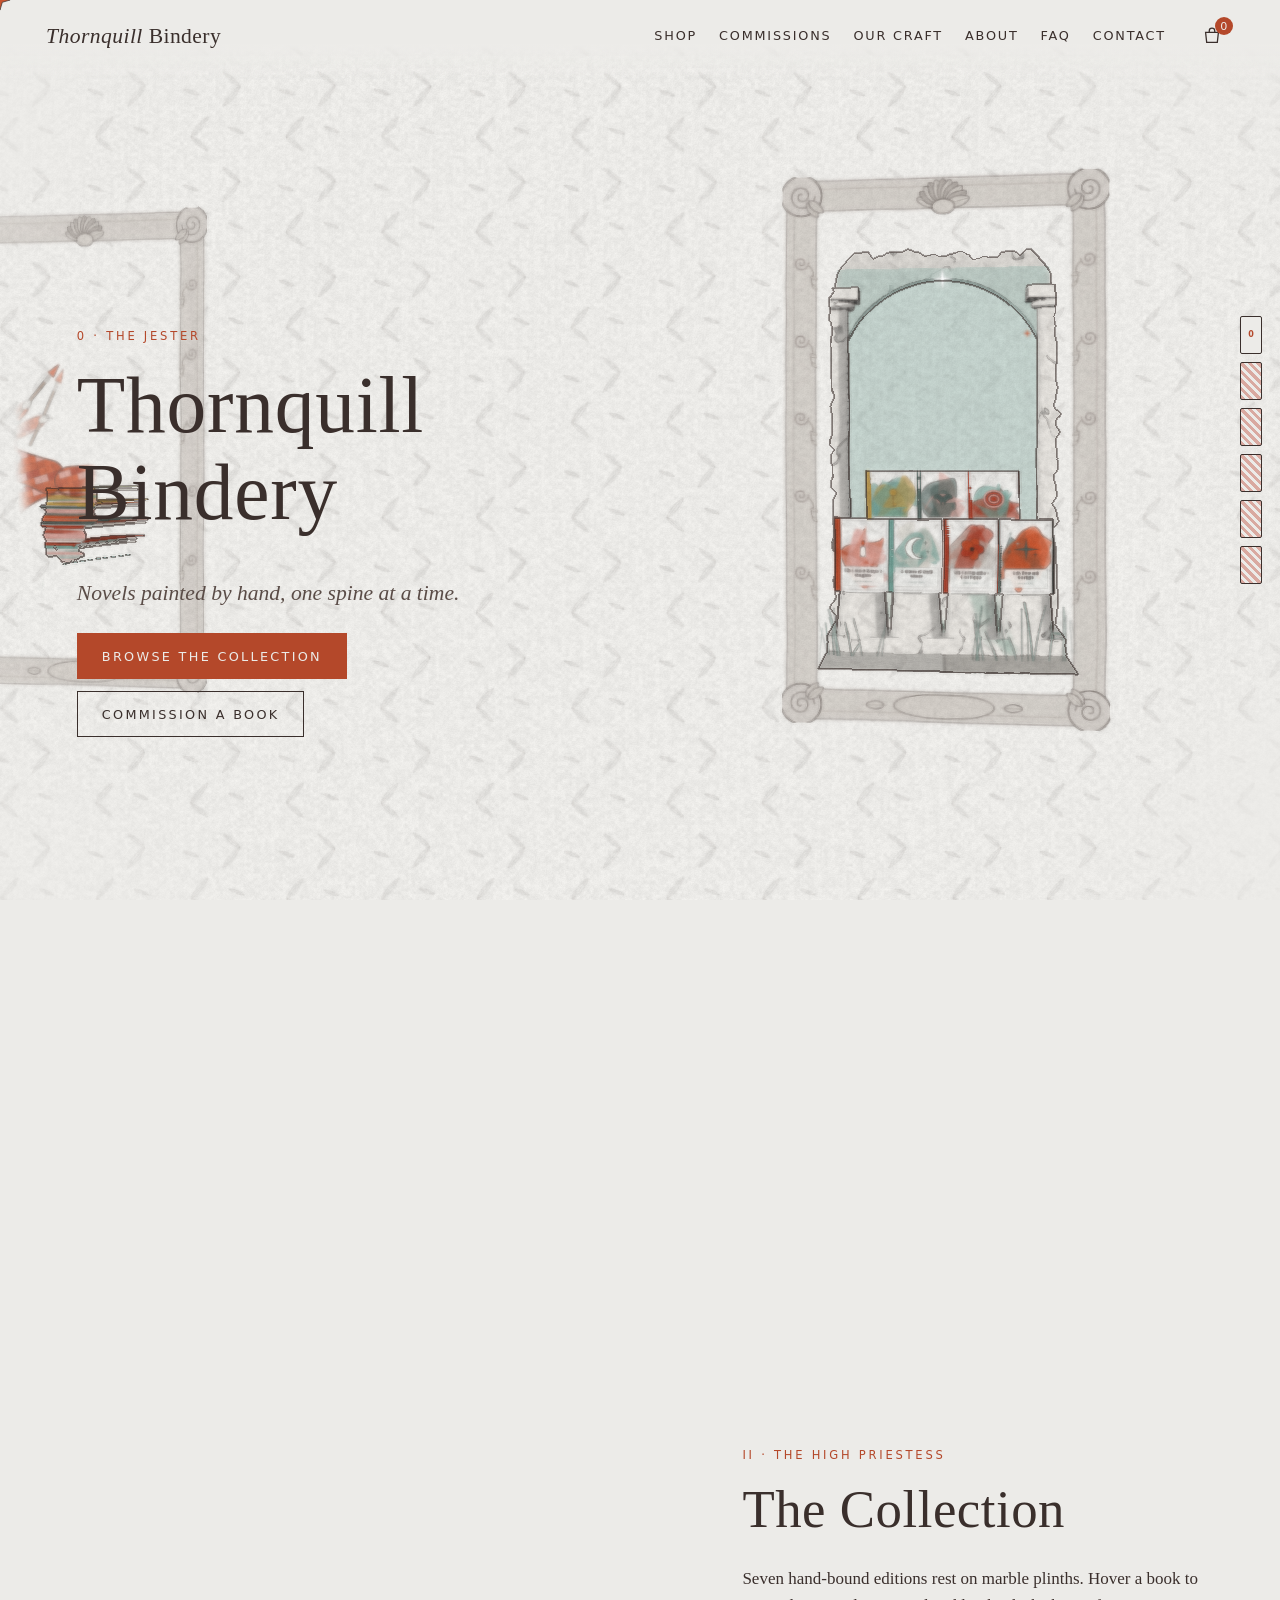
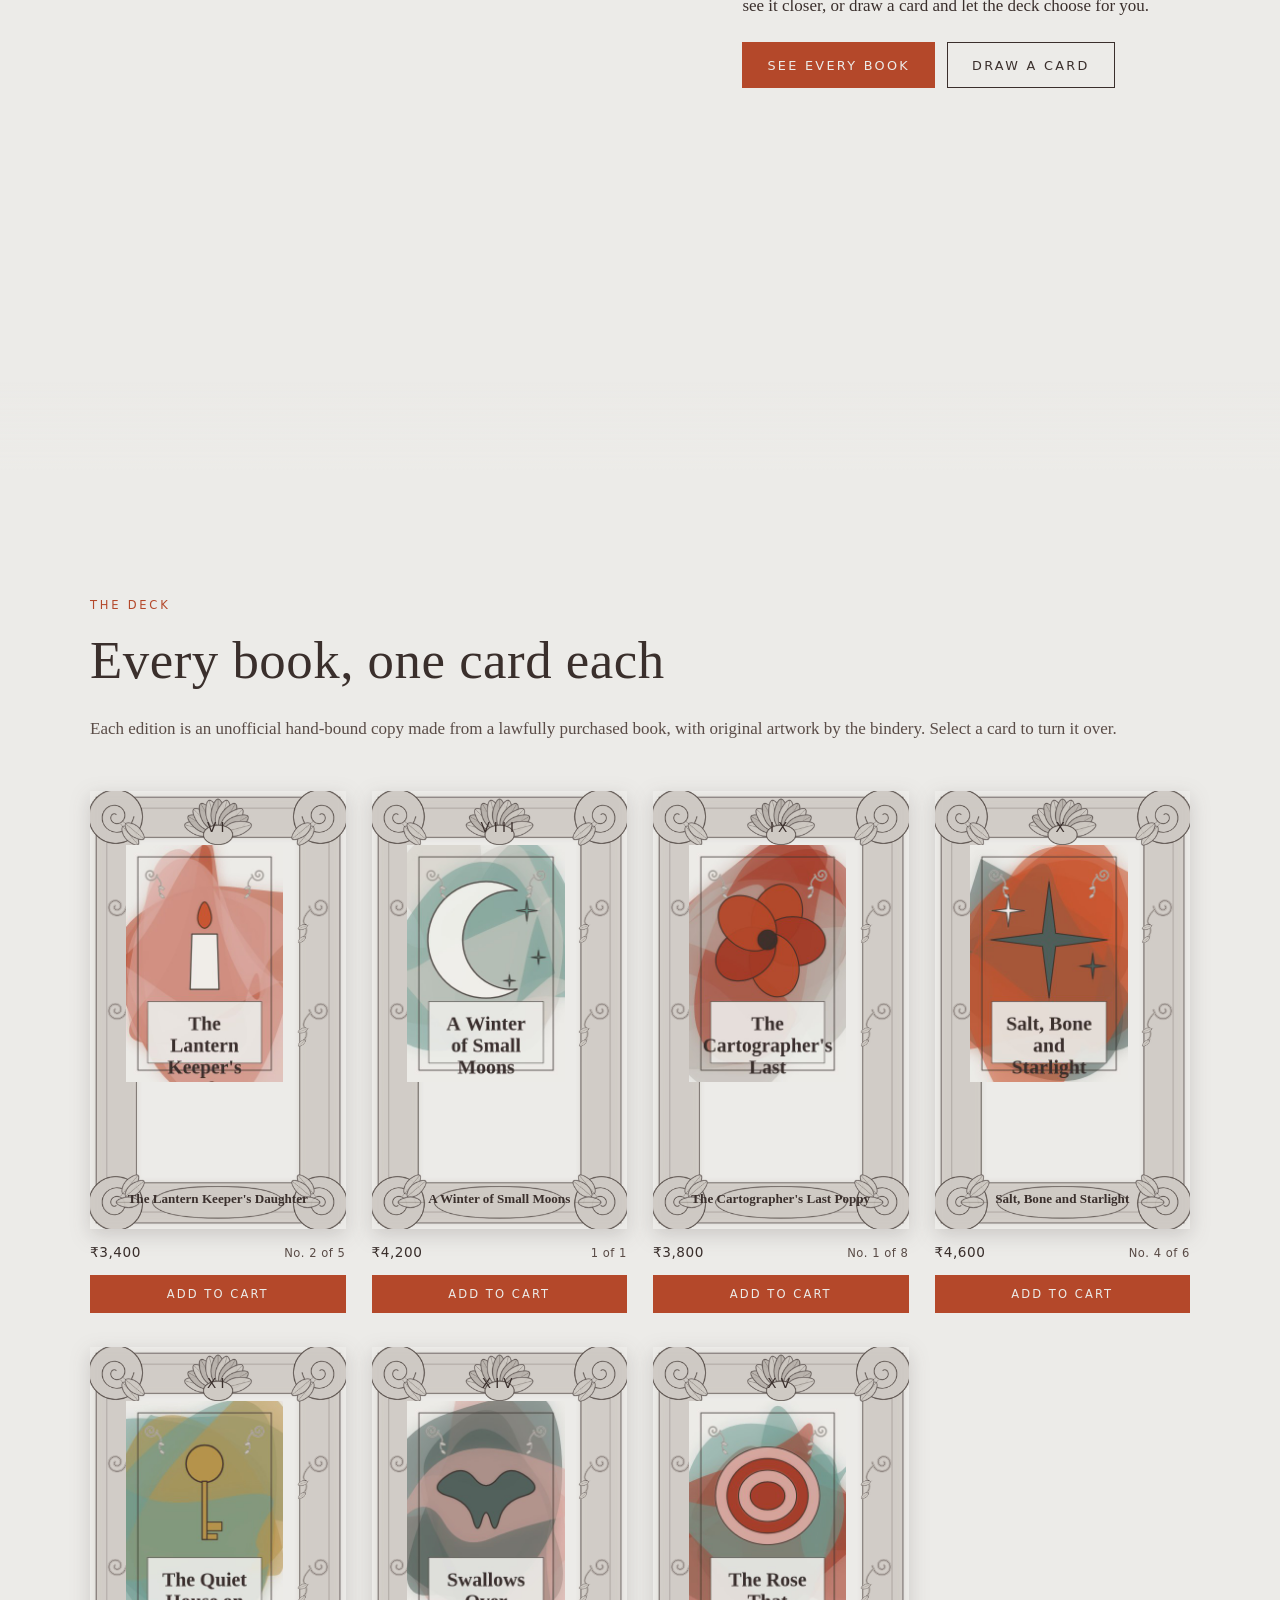
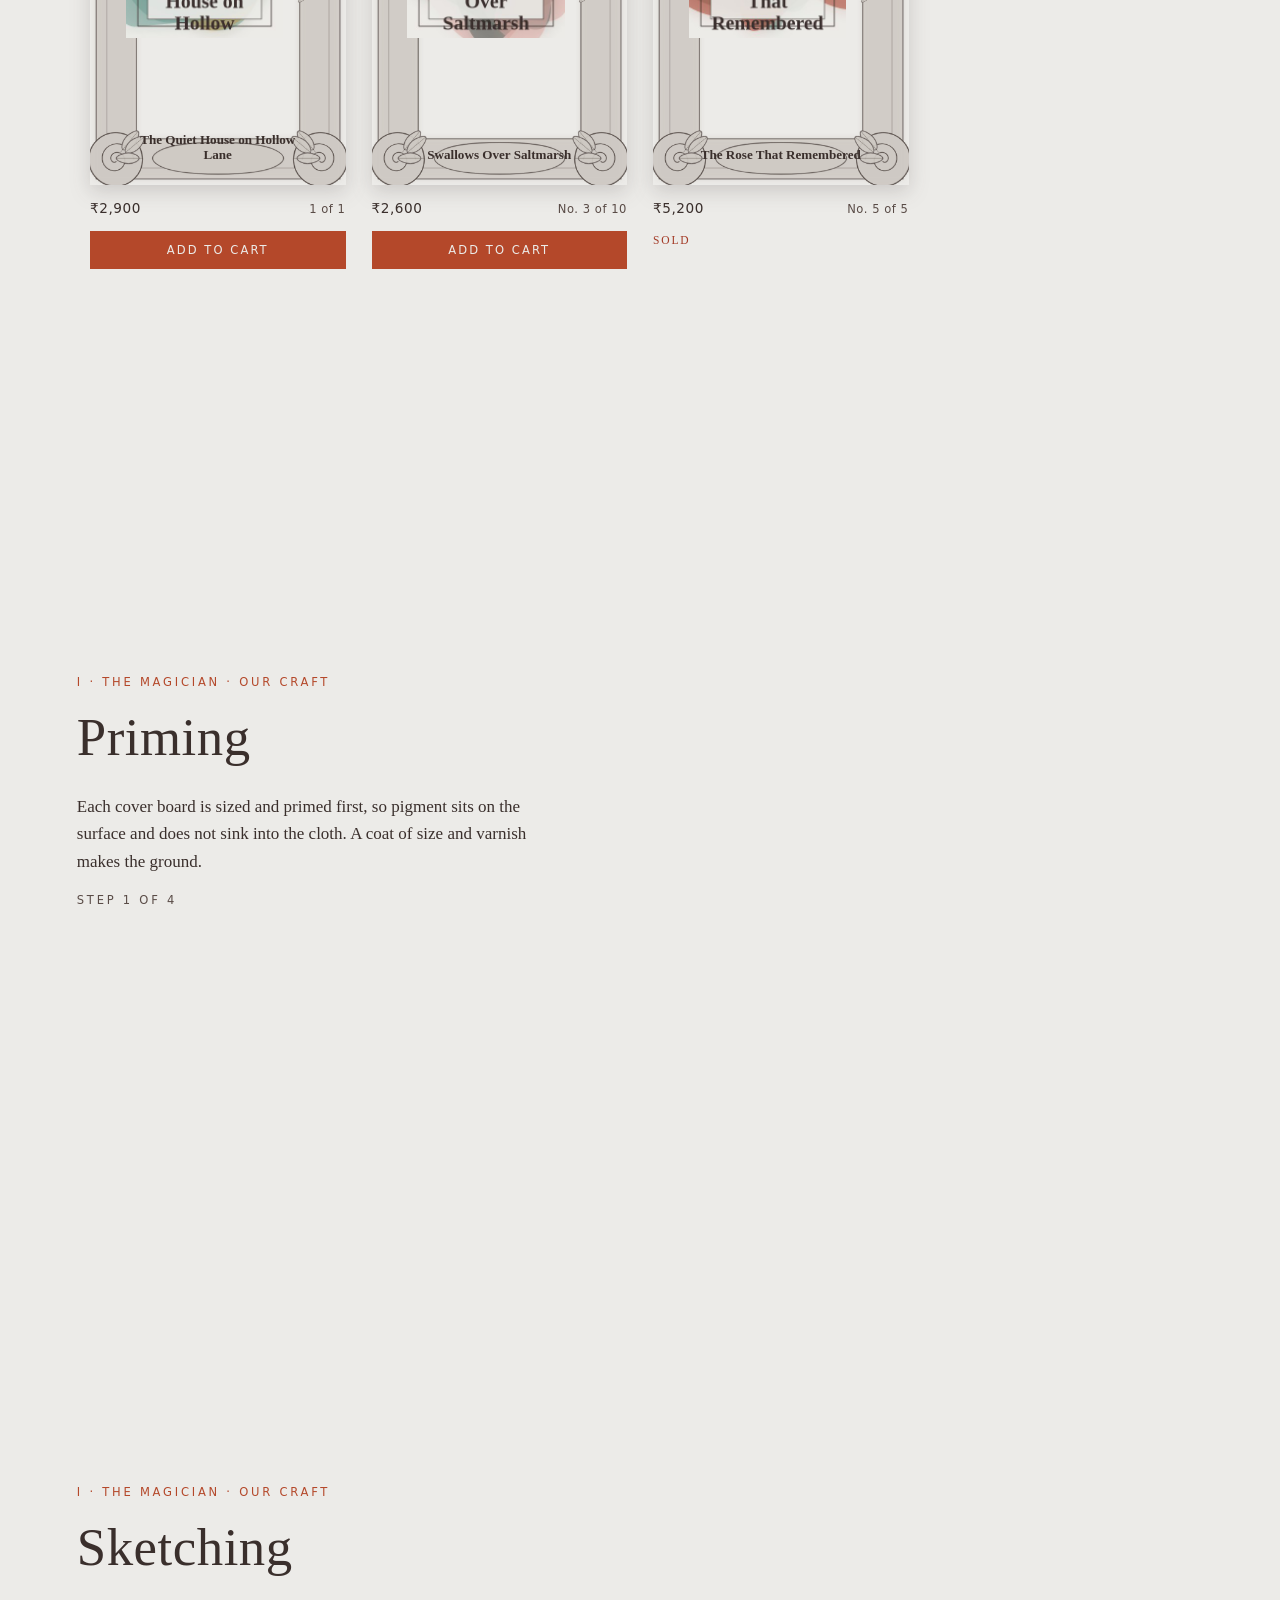
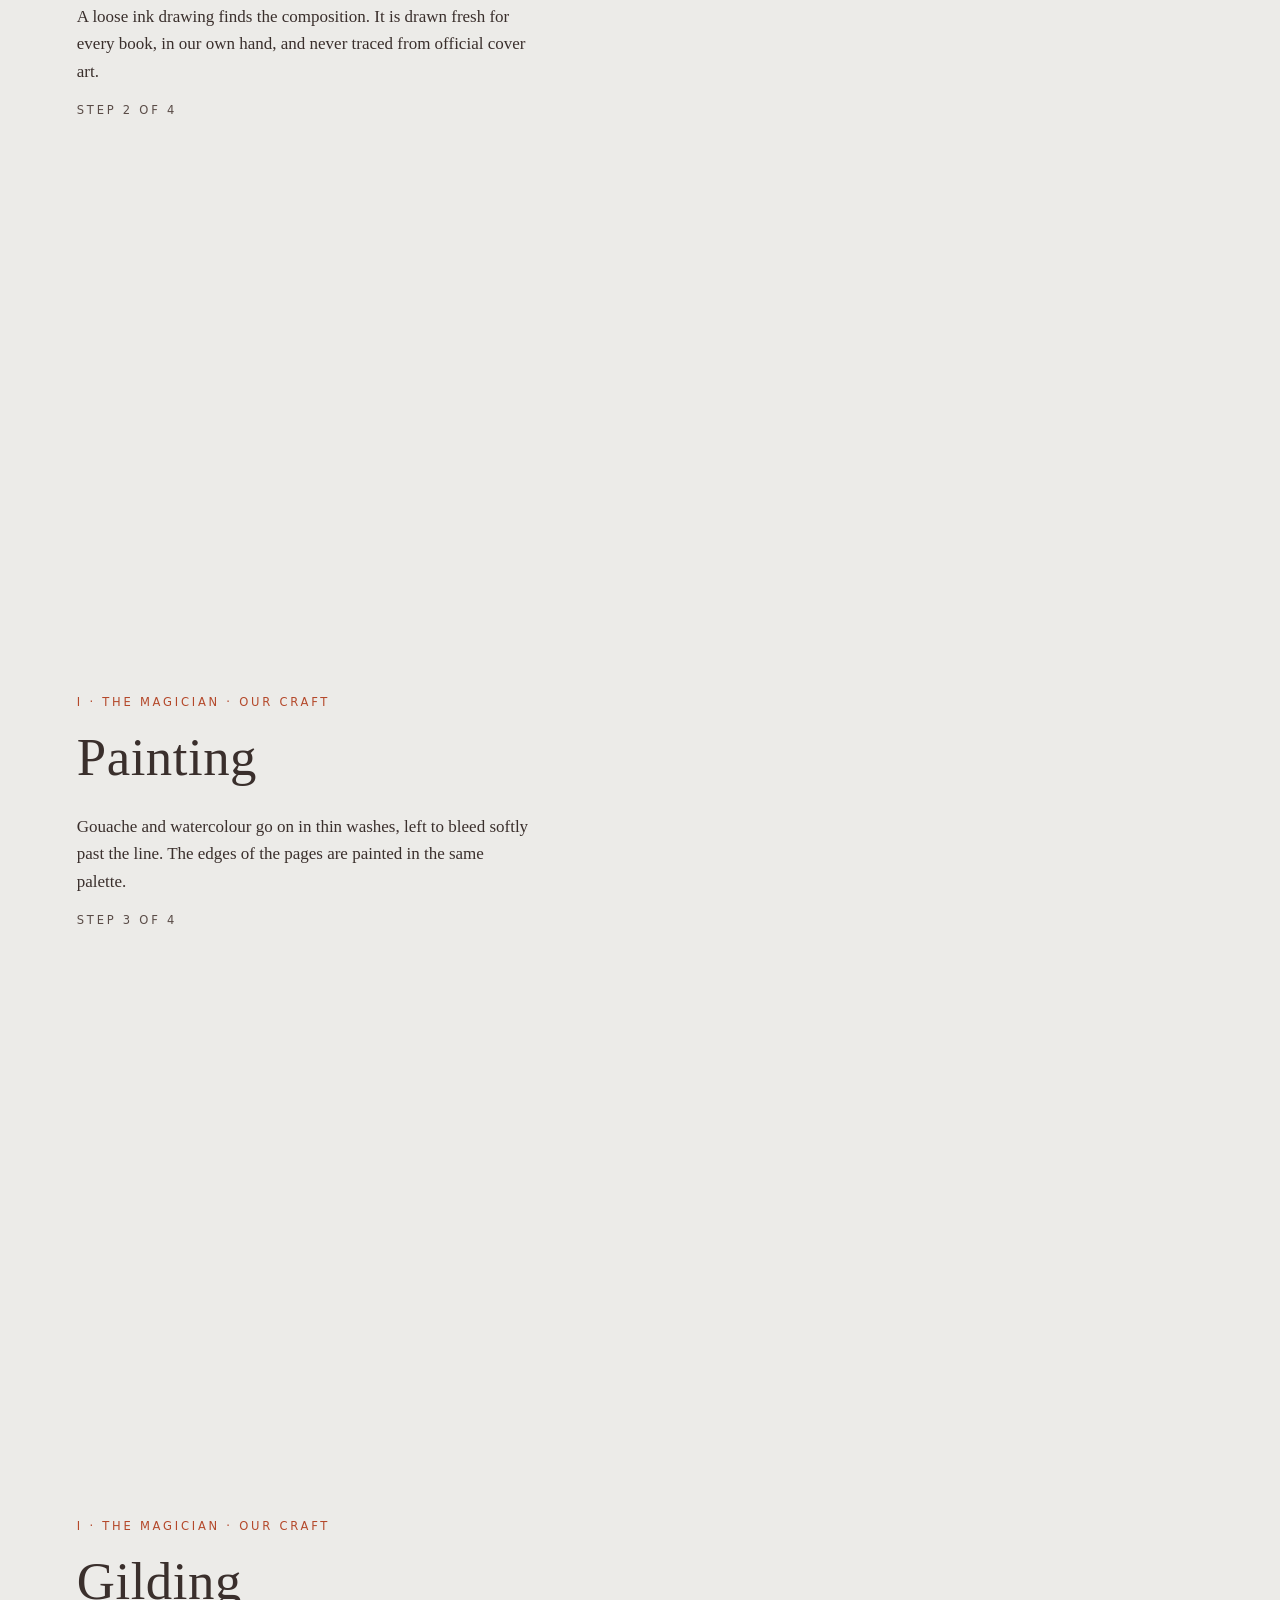
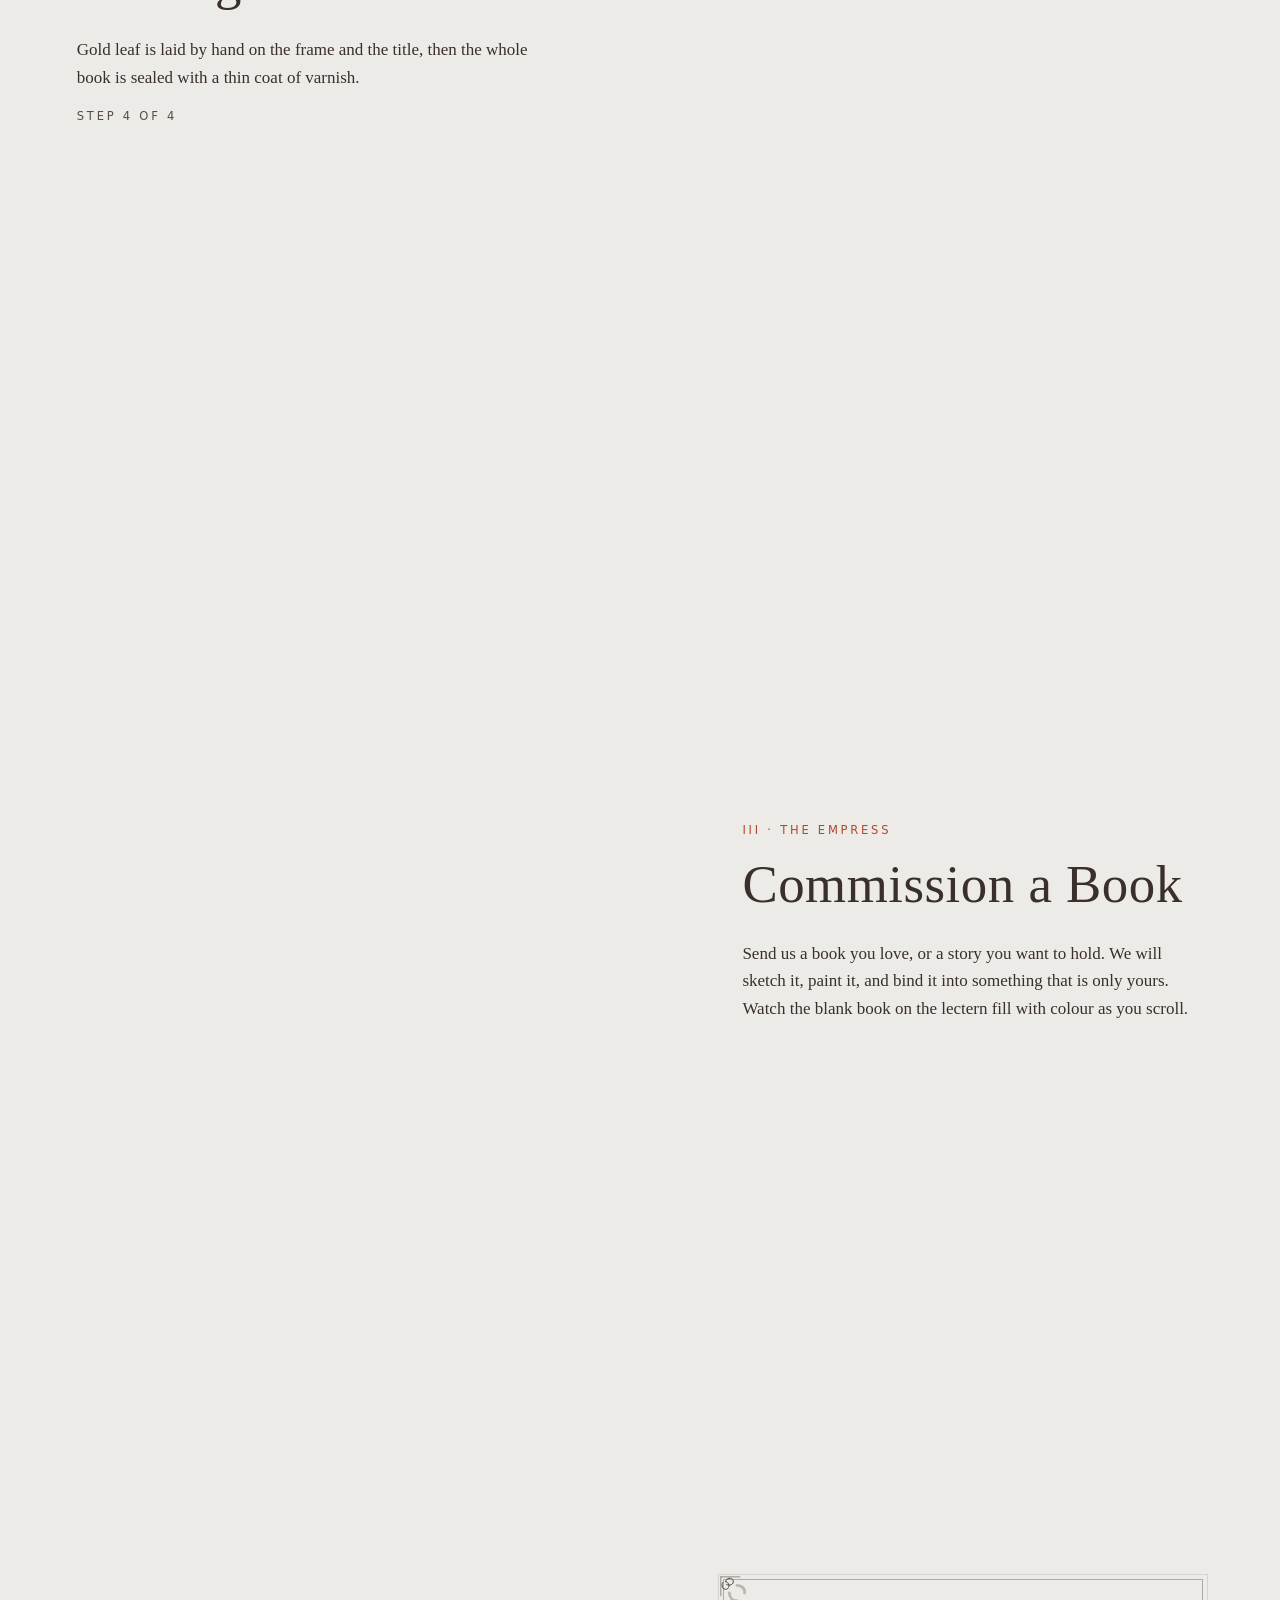
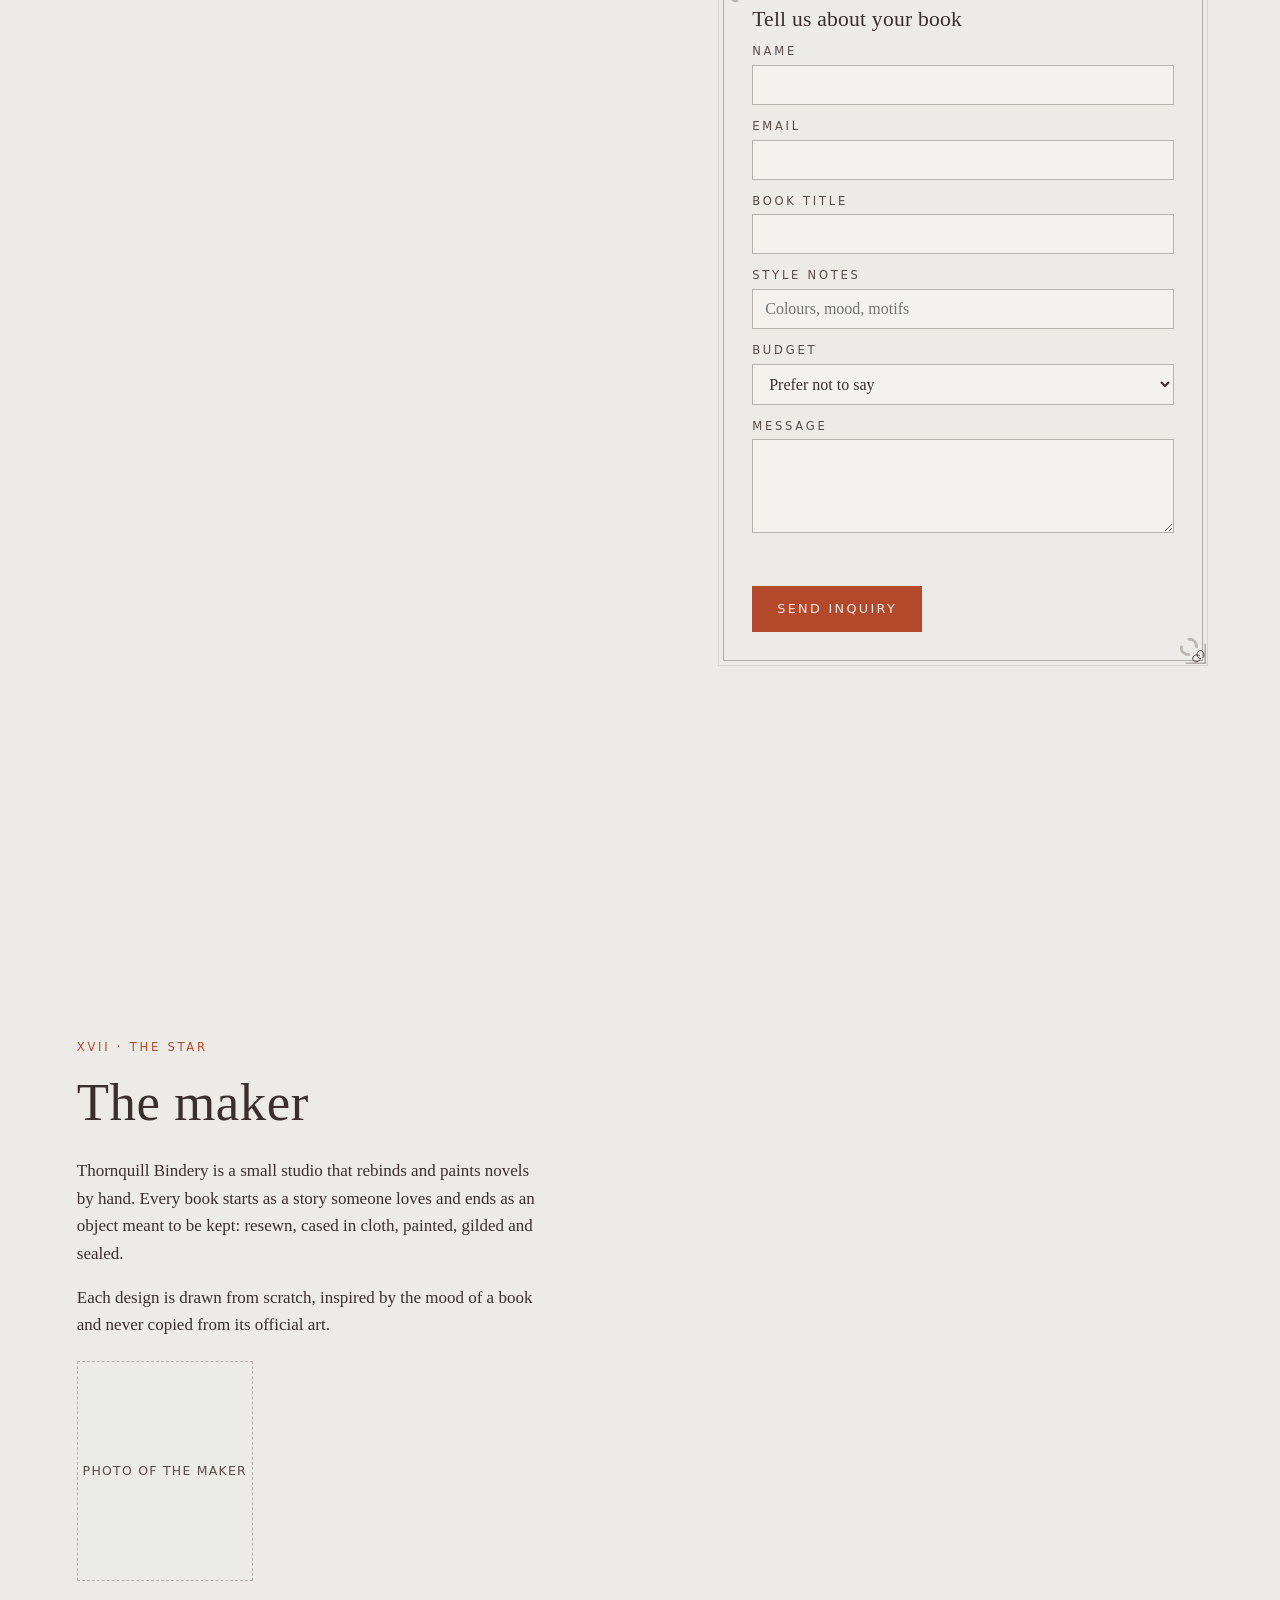
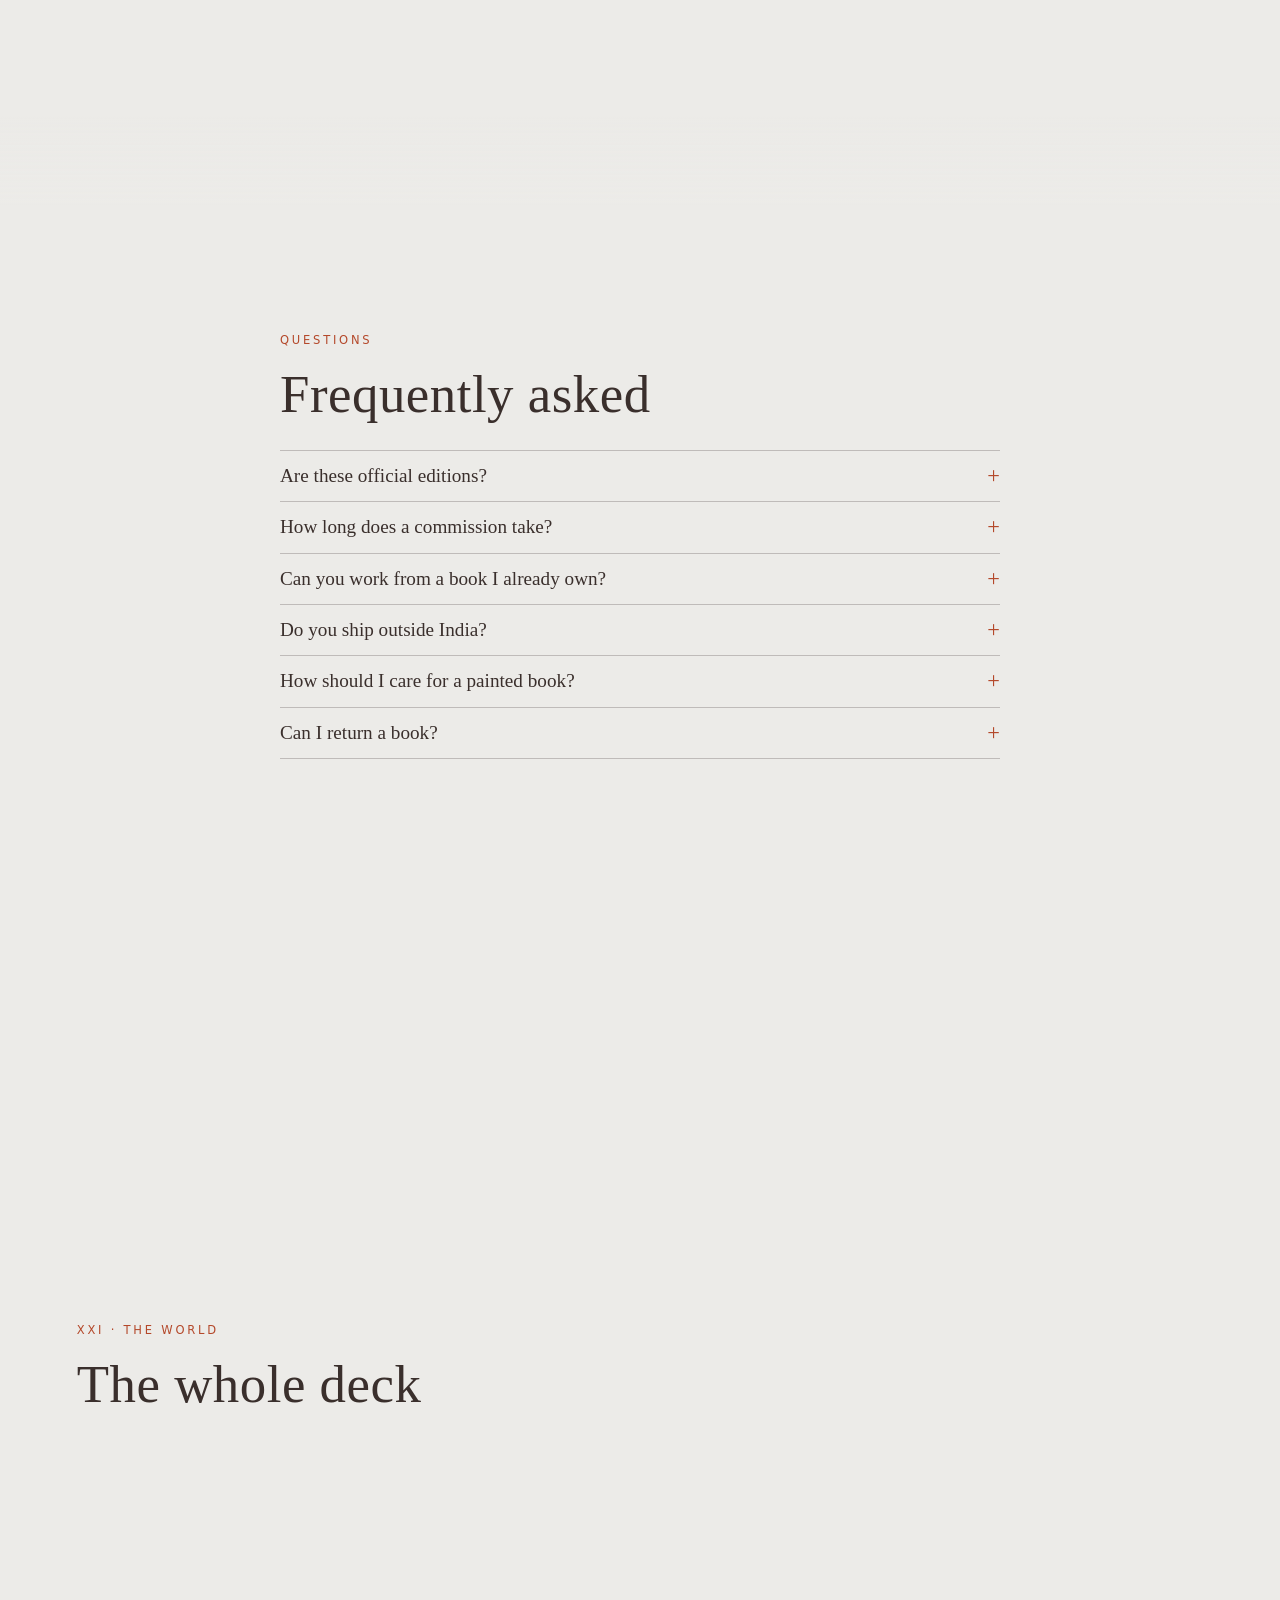
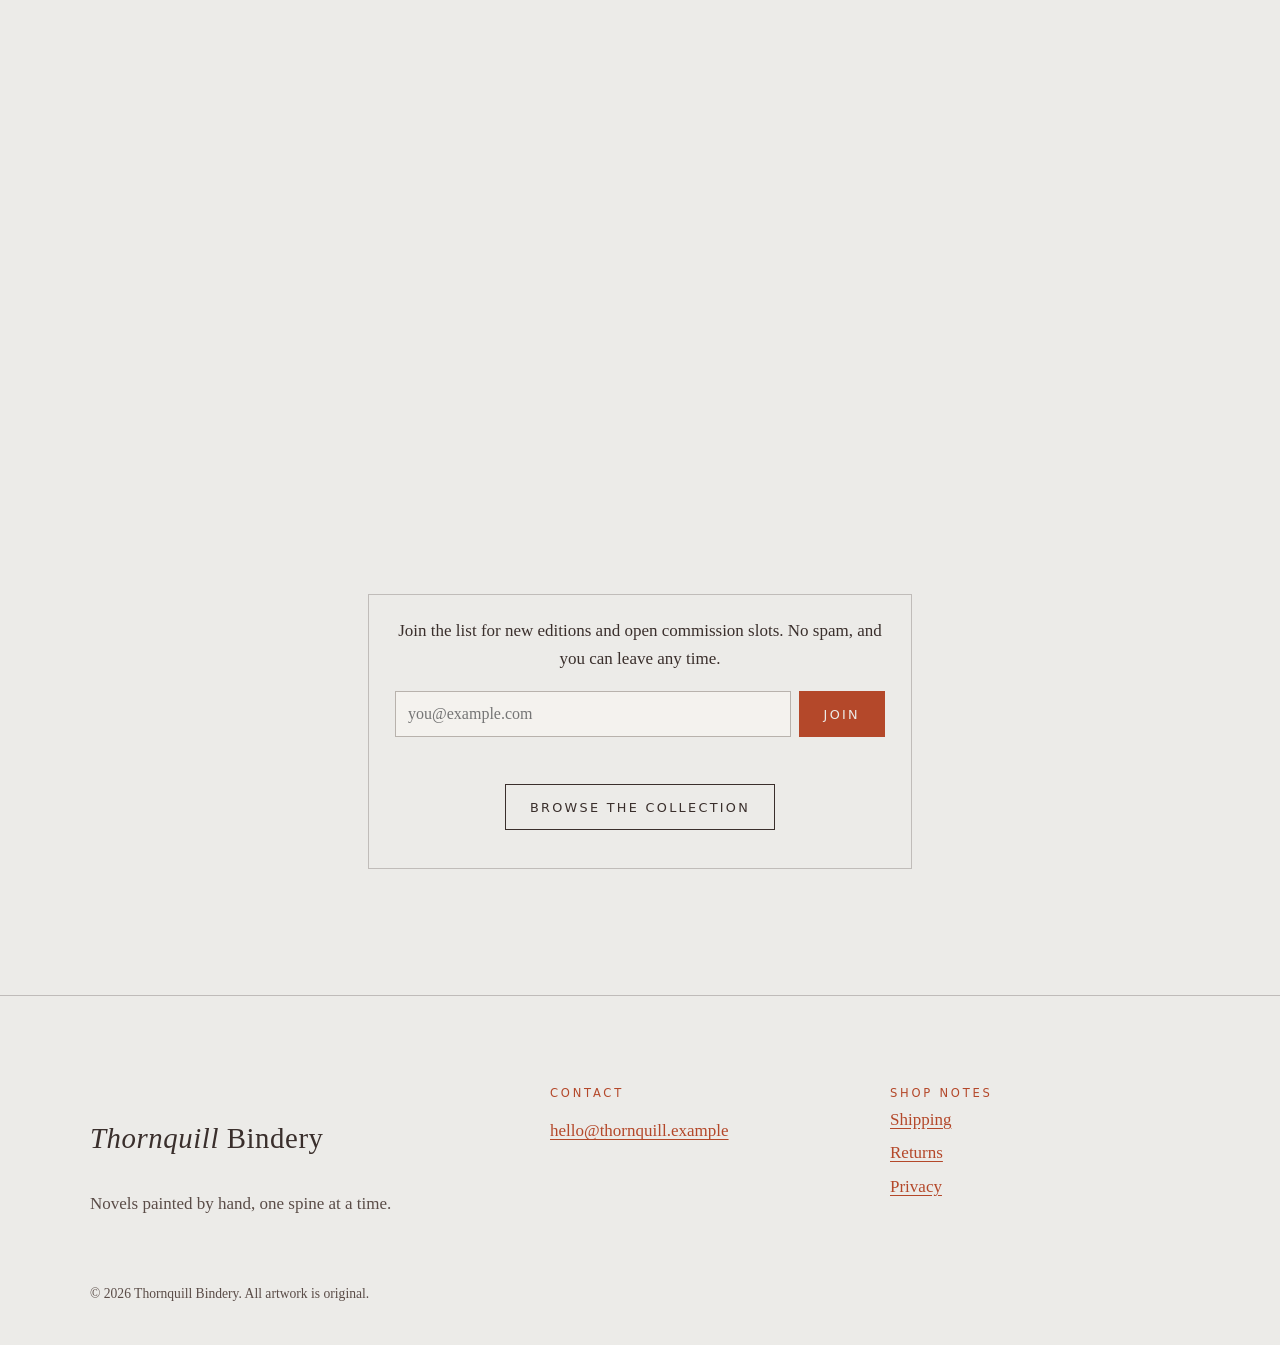
==== index.html @ 192a99f2 "Thornquill Bindery tarot site Co-Authored-By: Claude Sonnet 5.5 <noreply@anthropic.com>" ====
<!doctype html>
<html lang="en">
<head>
<meta charset="utf-8">
<meta name="viewport" content="width=device-width, initial-scale=1, viewport-fit=cover">
<title>Thornquill Bindery | Hand-painted novels</title>
<meta name="description" content="Thornquill Bindery paints novels by hand: painted covers, painted page edges and illustrated plates, one spine at a time.">
<meta name="theme-color" content="#ECEBE8">
<link rel="icon" href="data:image/svg+xml,%3Csvg xmlns='http://www.w3.org/2000/svg' viewBox='0 0 32 32'%3E%3Crect width='32' height='32' fill='%23ECEBE8'/%3E%3Cpath d='M16 3l2.6 10.4L29 16l-10.4 2.6L16 29l-2.6-10.4L3 16l10.4-2.6z' fill='%23C9542F'/%3E%3C/svg%3E">
<link rel="stylesheet" href="css/styles.css">
</head>
<body>
<a class="skip" href="#main">Skip to content</a>
<canvas id="world" aria-hidden="true"></canvas>
<div id="loading" class="loading" role="status"><span>Shuffling the deck&hellip;</span></div>
<div id="cursor" class="cursor" aria-hidden="true"></div>
<div id="live" class="sr" aria-live="polite"></div>

<header class="top">
  <a class="mark" href="#hero" aria-label="Thornquill Bindery, back to the top"><span>Thornquill</span> Bindery</a>
  <nav id="nav" class="nav" aria-label="Main">
    <a href="#shop">Shop</a><a href="#commissions">Commissions</a><a href="#craft">Our Craft</a><a href="#about">About</a><a href="#faq">FAQ</a><a href="#contact">Contact</a>
  </nav>
  <div class="tools">
    <button id="cartBtn" class="iconbtn" type="button" aria-label="Open cart, 0 items"><svg viewBox="0 0 24 24" width="22" height="22" fill="none" stroke="currentColor" stroke-width="1.4" aria-hidden="true"><path d="M5 8h14l-1.2 11H6.2L5 8z"/><path d="M9 8V6.5a3 3 0 016 0V8"/></svg><span id="cartCount" class="count" hidden>0</span></button>
    <button id="menuBtn" class="iconbtn menu" type="button" aria-expanded="false" aria-controls="nav" aria-label="Menu"><svg viewBox="0 0 24 24" width="22" height="22" fill="none" stroke="currentColor" stroke-width="1.4" aria-hidden="true"><path d="M4 8h16M4 16h16"/></svg></button>
  </div>
</header>

<nav id="rail" class="rail" aria-label="Chapters"></nav>

<main id="main">
  <!-- 0 · The Jester -->
  <section id="hero" class="stage left" aria-labelledby="h-hero">
    <div class="copy">
      <p class="eyebrow">0 &middot; The Jester</p>
      <h1 id="h-hero" class="reveal">Thornquill Bindery</h1>
      <p class="lede">Novels painted by hand, one spine at a time.</p>
      <p class="cta"><a class="btn solid" href="#shop">Browse the Collection</a><a class="btn" href="#commissions">Commission a Book</a></p>
    </div>
  </section>

  <!-- II · The High Priestess -->
  <section id="collection" class="stage right" aria-labelledby="h-coll">
    <div class="copy">
      <p class="eyebrow">II &middot; The High Priestess</p>
      <h2 id="h-coll" class="reveal">The Collection</h2>
      <p>Seven hand-bound editions rest on marble plinths. Hover a book to see it closer, or draw a card and let the deck choose for you.</p>
      <p class="cta"><a class="btn solid" href="#shop">See every book</a><button class="btn" type="button" data-draw>Draw a Card</button></p>
    </div>
  </section>

  <section id="shop" class="panel" aria-labelledby="h-shop">
    <div class="inner">
      <p class="eyebrow">The Deck</p>
      <h2 id="h-shop">Every book, one card each</h2>
      <p class="muted">Each edition is an unofficial hand-bound copy made from a lawfully purchased book, with original artwork by the bindery. Select a card to turn it over.</p>
      <div id="grid" class="tgrid"></div>
      <div id="reviews" class="reviews" hidden>
        <h3>Reviews</h3>
        <ul id="reviewList"></ul>
      </div>
    </div>
  </section>

  <!-- I · The Magician -->
  <section id="craft" aria-labelledby="h-craft">
    <div class="stage left step" id="step1"><div class="copy">
      <p class="eyebrow">I &middot; The Magician &middot; Our craft</p>
      <h2 id="h-craft" class="reveal">Priming</h2>
      <p>Each cover board is sized and primed first, so pigment sits on the surface and does not sink into the cloth. A coat of size and varnish makes the ground.</p>
      <p class="stepno">Step 1 of 4</p>
    </div></div>
    <div class="stage left step" id="step2"><div class="copy">
      <p class="eyebrow">I &middot; The Magician &middot; Our craft</p>
      <h2 class="reveal">Sketching</h2>
      <p>A loose ink drawing finds the composition. It is drawn fresh for every book, in our own hand, and never traced from official cover art.</p>
      <p class="stepno">Step 2 of 4</p>
    </div></div>
    <div class="stage left step" id="step3"><div class="copy">
      <p class="eyebrow">I &middot; The Magician &middot; Our craft</p>
      <h2 class="reveal">Painting</h2>
      <p>Gouache and watercolour go on in thin washes, left to bleed softly past the line. The edges of the pages are painted in the same palette.</p>
      <p class="stepno">Step 3 of 4</p>
    </div></div>
    <div class="stage left step" id="step4"><div class="copy">
      <p class="eyebrow">I &middot; The Magician &middot; Our craft</p>
      <h2 class="reveal">Gilding</h2>
      <p>Gold leaf is laid by hand on the frame and the title, then the whole book is sealed with a thin coat of varnish.</p>
      <p class="stepno">Step 4 of 4</p>
    </div></div>
  </section>

  <!-- III · The Empress -->
  <section id="commissions" aria-labelledby="h-comm">
    <div class="stage right" id="commIntro"><div class="copy">
      <p class="eyebrow">III &middot; The Empress</p>
      <h2 id="h-comm" class="reveal">Commission a Book</h2>
      <p>Send us a book you love, or a story you want to hold. We will sketch it, paint it, and bind it into something that is only yours. Watch the blank book on the lectern fill with colour as you scroll.</p>
    </div></div>
    <div class="stage right" id="commForm"><div class="copy formcopy">
      <form id="commissionForm" class="ornate formpanel" novalidate>
        <h3>Tell us about your book</h3>
        <div class="field"><label for="cName">Name</label><input id="cName" name="name" autocomplete="name" required></div>
        <div class="field"><label for="cEmail">Email</label><input id="cEmail" name="email" type="email" autocomplete="email" required></div>
        <div class="field"><label for="cBook">Book title</label><input id="cBook" name="book"></div>
        <div class="field"><label for="cStyle">Style notes</label><input id="cStyle" name="style" placeholder="Colours, mood, motifs"></div>
        <div class="field"><label for="cBudget">Budget</label><select id="cBudget" name="budget"><option value="">Prefer not to say</option><option>Under 3,000</option><option>3,000 to 5,000</option><option>5,000 and above</option></select></div>
        <div class="field"><label for="cMsg">Message</label><textarea id="cMsg" name="message" rows="4" required></textarea></div>
        <p id="cStatus" class="status" role="status"></p>
        <button class="btn solid" type="submit">Send inquiry</button>
      </form>
    </div></div>
  </section>

  <!-- XVII · The Star -->
  <section id="about" class="stage left" aria-labelledby="h-about">
    <div class="copy">
      <p class="eyebrow">XVII &middot; The Star</p>
      <h2 id="h-about" class="reveal">The maker</h2>
      <!-- OWNER: replace this draft with your own story. -->
      <p>Thornquill Bindery is a small studio that rebinds and paints novels by hand. Every book starts as a story someone loves and ends as an object meant to be kept: resewn, cased in cloth, painted, gilded and sealed.</p>
      <p>Each design is drawn from scratch, inspired by the mood of a book and never copied from its official art.</p>
      <div class="photo" role="img" aria-label="Photo of the maker goes here"><span>Photo of the maker</span></div>
    </div>
  </section>

  <section id="faq" class="panel" aria-labelledby="h-faq">
    <div class="inner narrow">
      <p class="eyebrow">Questions</p>
      <h2 id="h-faq">Frequently asked</h2>
      <!-- OWNER: edit these answers to match how you work. -->
      <details name="faq"><summary>Are these official editions?</summary><p>No. Every book is an unofficial hand-bound edition made from a lawfully purchased copy, with original artwork by the bindery. Nothing is licensed or endorsed by an author or publisher.</p></details>
      <details name="faq"><summary>How long does a commission take?</summary><p>Usually three to five weeks from an approved sketch, depending on the design. We will confirm a date before you pay.</p></details>
      <details name="faq"><summary>Can you work from a book I already own?</summary><p>Yes. Send it to us and we will rebind and paint it. We will agree the design with you first.</p></details>
      <details name="faq"><summary>Do you ship outside India?</summary><p>For now we ship within India. Nearby countries may follow later.</p></details>
      <details name="faq"><summary>How should I care for a painted book?</summary><p>Keep it out of direct sun and damp, and dust it with a dry soft brush. Painted edges are sealed but not waterproof.</p></details>
      <details name="faq"><summary>Can I return a book?</summary><p>Ready-made books can be returned in their original condition within seven days of delivery. Commissions are made for you and cannot be returned, but we will fix anything that is wrong.</p></details>
    </div>
  </section>

  <!-- XXI · The World -->
  <section id="world-sec" aria-labelledby="h-world">
    <div class="stage left" id="worldClose"><div class="copy">
      <p class="eyebrow">XXI &middot; The World</p>
      <h2 id="h-world" class="reveal">The whole deck</h2>
    </div></div>
    <div class="stage center end" id="worldFar"><div class="copy">
      <p>Join the list for new editions and open commission slots. No spam, and you can leave any time.</p>
      <form id="newsForm" class="newsform" novalidate>
        <label class="sr" for="nEmail">Email address</label>
        <input id="nEmail" name="email" type="email" autocomplete="email" placeholder="you@example.com" required>
        <button class="btn solid" type="submit">Join</button>
      </form>
      <p id="nStatus" class="status" role="status"></p>
      <p class="cta"><a class="btn" href="#shop">Browse the Collection</a></p>
    </div></div>
  </section>
</main>

<footer id="contact" class="foot">
  <div class="inner">
    <div><p class="mark big"><span>Thornquill</span> Bindery</p><p class="muted">Novels painted by hand, one spine at a time.</p></div>
    <div><h3>Contact</h3><p><a id="mailLink" href="#">hello</a></p><ul id="social" class="plain"></ul></div>
    <div><h3>Shop notes</h3><ul class="plain"><li><button class="link" type="button" data-policy="shipping">Shipping</button></li><li><button class="link" type="button" data-policy="returns">Returns</button></li><li><button class="link" type="button" data-policy="privacy">Privacy</button></li></ul></div>
  </div>
  <p class="copy-right">&copy; <span id="year">2026</span> Thornquill Bindery. All artwork is original.</p>
</footer>

<!-- cart drawer -->
<dialog id="cart" class="drawer ornate" aria-labelledby="cartTitle">
  <div class="dhead"><h2 id="cartTitle">Your satchel</h2><button class="iconbtn" type="button" data-close aria-label="Close cart"><svg viewBox="0 0 24 24" width="20" height="20" fill="none" stroke="currentColor" stroke-width="1.4"><path d="M5 5l14 14M19 5L5 19"/></svg></button></div>
  <div id="cartBody"></div>
</dialog>

<!-- product: the card flips to show the 3D book -->
<dialog id="product" class="pdlg" aria-labelledby="pTitle">
  <button class="iconbtn close" type="button" data-close aria-label="Close"><svg viewBox="0 0 24 24" width="20" height="20" fill="none" stroke="currentColor" stroke-width="1.4"><path d="M5 5l14 14M19 5L5 19"/></svg></button>
  <div class="flip" id="flip">
    <div class="flip-inner">
      <div class="fface front"><div id="pFront"></div></div>
      <div class="fface back ornate">
        <div class="viewer"><canvas id="pCanvas" aria-label="3D book. Drag to turn it, click to open the cover." role="img"></canvas><p class="hint">Drag to turn. Click to open.</p><div class="vbtns"><button class="btn small" type="button" id="pOpen">Open the cover</button></div></div>
        <div class="details">
          <p class="eyebrow" id="pNum"></p><h2 id="pTitle"></h2><p class="author" id="pAuthor"></p>
          <p id="pBlurb"></p>
          <dl id="pDl"></dl>
          <p class="price" id="pPrice"></p>
          <p class="cta"><button class="btn solid" type="button" id="pAdd">Add to Cart</button></p>
        </div>
      </div>
    </div>
  </div>
</dialog>

<!-- draw a card -->
<dialog id="draw" class="pdlg small ornate" aria-labelledby="dTitle">
  <button class="iconbtn close" type="button" data-close aria-label="Close"><svg viewBox="0 0 24 24" width="20" height="20" fill="none" stroke="currentColor" stroke-width="1.4"><path d="M5 5l14 14M19 5L5 19"/></svg></button>
  <h2 id="dTitle">Draw a card</h2>
  <p class="muted">A playful way to pick a book. Not a prediction.</p>
  <div id="deck" class="deck" aria-hidden="true"></div>
  <div id="dResult" class="dresult" aria-live="polite"></div>
  <p class="cta"><button class="btn solid" type="button" id="dGo">Shuffle and draw</button></p>
</dialog>

<dialog id="policy" class="pdlg small ornate" aria-labelledby="polTitle">
  <button class="iconbtn close" type="button" data-close aria-label="Close"><svg viewBox="0 0 24 24" width="20" height="20" fill="none" stroke="currentColor" stroke-width="1.4"><path d="M5 5l14 14M19 5L5 19"/></svg></button>
  <h2 id="polTitle"></h2><div id="polBody"></div>
</dialog>

<noscript><p class="noscript">Thornquill Bindery needs JavaScript for the shop and the 3D deck. Email us to order or commission a book.</p></noscript>
<script type="module" src="js/main.js"></script>
</body>
</html>
---- css/styles.css ----
/* Thornquill Bindery. Palette is the painted one: paper, warm grey, charcoal-brown ink, rust. */
:root {
  --paper: #ECEBE8; --warm: #CFCAC4; --stone: #B8B2AC; --ink: #3A2F2C; --ink2: #5A4C47;
  --rust: #B4482A; --verm: #C9542F; --poppy: #A33A26; --blush: #D9A9A0; --sage: #6E9C92; --slate: #4E5F5A;
  --serif: 'Didot', 'Bodoni 72', 'Bodoni MT', 'Playfair Display', 'Iowan Old Style', 'Palatino Linotype', Palatino, Georgia, serif;
  --body: 'Iowan Old Style', 'Palatino Linotype', Palatino, 'Book Antiqua', Georgia, serif;
  --label: 'Gill Sans', 'Gill Sans MT', 'Trebuchet MS', 'Segoe UI', system-ui, sans-serif;
  --gut: clamp(18px, 6vw, 96px);
}
* { box-sizing: border-box; }
html { scroll-behavior: smooth; -webkit-text-size-adjust: 100%; }
body { margin: 0; background: var(--paper); color: var(--ink); font: 17px/1.62 var(--body); overflow-x: hidden; }
img { max-width: 100%; display: block; }
a { color: var(--rust); text-underline-offset: 3px; }
a:hover { color: var(--poppy); }
:focus-visible { outline: 2px solid var(--rust); outline-offset: 3px; border-radius: 2px; }
.sr { position: absolute; width: 1px; height: 1px; overflow: hidden; clip: rect(0 0 0 0); white-space: nowrap; }
.skip { position: fixed; left: 12px; top: -60px; z-index: 100; background: var(--ink); color: var(--paper); padding: 10px 14px; transition: top .2s; }
.skip:focus { top: 12px; }
.muted { color: var(--ink2); }
h1, h2, h3 { font-family: var(--serif); font-weight: 500; line-height: 1.1; margin: 0 0 .5em; text-wrap: balance; letter-spacing: .01em; }
h1 { font-size: clamp(2.6rem, 6.2vw, 5rem); }
h2 { font-size: clamp(2rem, 4.2vw, 3.3rem); }
h3 { font-size: 1.35rem; }
.eyebrow, .stepno, .count, .hint, label, .tcard .num { font-family: var(--label); font-size: .72rem; letter-spacing: .24em; text-transform: uppercase; }
.eyebrow { color: var(--rust); margin: 0 0 1rem; }
.lede { font-size: 1.35rem; font-style: italic; color: var(--ink2); margin: 0 0 1.6rem; }

#world { position: fixed; inset: 0; width: 100%; height: 100%; display: block; z-index: 0; transition: opacity .6s; }
#world.dim { opacity: 0; }
body.nogl #world { display: none; }
body.nogl { background: var(--paper) radial-gradient(circle at 30% 20%, rgba(217,169,160,.35), transparent 40%), radial-gradient(circle at 80% 70%, rgba(110,156,146,.25), transparent 45%); }
.loading { position: fixed; inset: 0; z-index: 90; display: grid; place-items: center; background: var(--paper); font-family: var(--serif); font-style: italic; font-size: 1.4rem; color: var(--ink2); transition: opacity .8s, visibility .8s; }
.loading.done { opacity: 0; visibility: hidden; }

/* header */
.top { position: fixed; z-index: 40; top: 0; left: 0; right: 0; display: flex; align-items: center; gap: 24px; padding: calc(14px + env(safe-area-inset-top, 0px)) calc(var(--gut) * .6 + env(safe-area-inset-right, 0px)) 22px calc(var(--gut) * .6 + env(safe-area-inset-left, 0px)); background: linear-gradient(var(--paper) 55%, rgba(236,235,232,0)); }
.mark { font-family: var(--serif); font-size: 1.35rem; color: var(--ink); text-decoration: none; letter-spacing: .02em; white-space: nowrap; }
.mark span { font-style: italic; }
.mark.big { font-size: 1.8rem; }
.nav { display: flex; gap: 22px; margin-left: auto; font-family: var(--label); font-size: .8rem; letter-spacing: .14em; text-transform: uppercase; }
.nav a { color: var(--ink); text-decoration: none; padding: 6px 0; background: linear-gradient(var(--rust), var(--rust)) 0 100% / 0 1px no-repeat; transition: background-size .35s; }
.nav a:hover { background-size: 100% 1px; color: var(--ink); }
.tools { display: flex; gap: 4px; }
.iconbtn { position: relative; display: grid; place-items: center; width: 44px; height: 44px; border: 0; background: none; color: var(--ink); cursor: pointer; border-radius: 50%; }
.iconbtn:hover { color: var(--rust); }
.count { position: absolute; top: 3px; right: 1px; min-width: 18px; height: 18px; padding: 0 4px; border-radius: 9px; background: var(--rust); color: var(--paper); display: grid; place-items: center; letter-spacing: 0; font-size: .7rem; }
.menu { display: none; }

/* chapter rail */
.rail { position: fixed; z-index: 30; right: calc(18px + env(safe-area-inset-right, 0px)); top: 50%; transform: translateY(-50%); display: flex; flex-direction: column; gap: 8px; }
.rcard { position: relative; width: 22px; height: 38px; padding: 0; border: 0; background: none; perspective: 200px; cursor: pointer; }
.rcard i { position: absolute; inset: 0; backface-visibility: hidden; border: 1px solid var(--ink); border-radius: 2px; transition: transform .8s; }
.rcard .b { background: repeating-linear-gradient(45deg, var(--blush) 0 3px, var(--paper) 3px 6px); }
.rcard .f { background: var(--paper); transform: rotateY(180deg); font: normal 600 8px/36px var(--label); text-align: center; color: var(--rust); font-style: normal; }
.rcard[aria-current="true"] .b { transform: rotateY(180deg); }
.rcard[aria-current="true"] .f { transform: none; }

/* stages: text over the 3D scene */
.stage { position: relative; z-index: 1; min-height: 110vh; display: flex; align-items: center; padding: 0 var(--gut); }
.stage.step { min-height: 90vh; }
.stage { pointer-events: none; }
.copy { pointer-events: auto; }
.stage.right { justify-content: flex-end; }
.stage.center { justify-content: center; text-align: center; }
.stage.end { min-height: 80vh; align-items: flex-end; padding-bottom: 14vh; }
#hero { min-height: 120vh; }
.copy { width: min(32rem, 36vw); }
.stage.center .copy { width: min(34rem, 90vw); }
.stage.end .copy { background: rgba(236,235,232,.94); padding: 22px 26px; border: 1px solid rgba(58,47,44,.25); }
.copy p { margin: 0 0 1rem; }
.cta { display: flex; flex-wrap: wrap; gap: 12px; margin-top: 1.4rem !important; }
.stage.center .cta { justify-content: center; }
.stepno { color: var(--ink2); }
.photo { margin-top: 1.4rem; width: 11rem; aspect-ratio: 4/5; border: 1px dashed var(--stone); display: grid; place-items: center; color: var(--ink2); font: .78rem var(--label); letter-spacing: .1em; text-transform: uppercase; background: rgba(236,235,232,.6); }
.reveal .w { display: inline-block; opacity: 0; transform: translateY(.45em); transition: opacity 1.1s ease, transform 1.1s ease; transition-delay: calc(var(--i) * 140ms); }
.reveal.in .w { opacity: 1; transform: none; }

/* buttons */
.btn { display: inline-flex; align-items: center; justify-content: center; position: relative; min-height: 46px; padding: 0 24px; border: 1px solid var(--ink); background: transparent; color: var(--ink); font: .8rem var(--label); letter-spacing: .18em; text-transform: uppercase; text-decoration: none; cursor: pointer; transition: background .3s, color .3s; }
.btn::after { content: ''; position: absolute; left: 20%; right: 20%; bottom: 6px; height: 6px; background: url("data:image/svg+xml,%3Csvg xmlns='http://www.w3.org/2000/svg' viewBox='0 0 60 6'%3E%3Cpath d='M0 3 C10 -1 14 7 24 3 S40 -1 48 3 S56 4 60 2' fill='none' stroke='%23B4482A' stroke-width='1'/%3E%3C/svg%3E") center / 100% 100% no-repeat; opacity: 0; transform: scaleX(.3); transition: opacity .35s, transform .45s; }
.btn:hover::after { opacity: 1; transform: none; }
.btn:hover { color: var(--ink); background: rgba(217,169,160,.25); }
.btn.solid { background: var(--rust); border-color: var(--rust); color: var(--paper); }
.btn.solid:hover { background: var(--poppy); border-color: var(--poppy); color: var(--paper); }
.btn.small { min-height: 38px; padding: 0 16px; font-size: .72rem; }
.btn:disabled { opacity: .5; cursor: not-allowed; }
.link { background: none; border: 0; padding: 0; font: inherit; color: var(--rust); text-decoration: underline; text-underline-offset: 3px; cursor: pointer; }

/* panels over opaque paper */
.panel { position: relative; z-index: 2; background: var(--paper); padding: 14vh var(--gut); }
.panel::before { content: ''; position: absolute; left: 0; right: 0; top: -90px; height: 90px; background: linear-gradient(rgba(236,235,232,0), var(--paper)); pointer-events: none; }
.inner { max-width: 1100px; margin: 0 auto; }
.inner.narrow { max-width: 720px; }
.ornate { position: relative; background: var(--paper); border: 1px solid rgba(58,47,44,.35); box-shadow: 0 0 0 4px var(--paper), 0 0 0 5px rgba(58,47,44,.12); }
.ornate::before, .ornate::after { content: ''; position: absolute; width: 38px; height: 38px; background: var(--c1) center / contain no-repeat; pointer-events: none; opacity: .9; }
.ornate::before { top: -6px; left: -6px; }
.ornate::after { bottom: -6px; right: -6px; transform: rotate(180deg); }

/* tarot product cards */
.tgrid { display: grid; grid-template-columns: repeat(auto-fill, minmax(200px, 1fr)); gap: 34px 26px; margin-top: 3rem; }
.tcard { display: flex; flex-direction: column; gap: 12px; }
.tface { position: relative; width: 100%; aspect-ratio: 7 / 12; padding: 0; border: 0; cursor: pointer; background: var(--paper); color: inherit; font: inherit; filter: drop-shadow(0 6px 10px rgba(58,47,44,.18)); transition: transform .5s; }
.tface:hover, .tface:focus-visible { transform: translateY(-6px) rotate(-.8deg); }
.tface .cardart { position: absolute; inset: 0; }
.tface .num { position: absolute; top: 5.8%; left: 0; right: 0; text-align: center; color: var(--ink); font-size: .85rem; letter-spacing: .3em; }
.tface .cover { position: absolute; left: 14%; right: 14%; top: 12.5%; height: 54%; object-fit: cover; object-position: top; }
.tface .banner { position: absolute; left: 12%; right: 12%; bottom: 5.2%; text-align: center; font: 600 .82rem/1.15 var(--serif); color: var(--ink); padding: 0 4px; }
.tcard .meta { display: flex; justify-content: space-between; align-items: baseline; gap: 10px; font-family: var(--label); font-size: .85rem; letter-spacing: .04em; }
.tcard .ed { color: var(--ink2); font-size: .72rem; }
.tcard .sold { color: var(--poppy); text-transform: uppercase; letter-spacing: .16em; font-size: .72rem; }
.reviews { margin-top: 5rem; }
.reviews ul { list-style: none; padding: 0; display: grid; gap: 1rem; }

/* craft/forms */
.formcopy { width: min(30rem, 92vw); }
.formpanel { padding: 28px; }
.field { display: grid; gap: 4px; margin-bottom: 12px; }
label { color: var(--ink2); }
input, select, textarea { width: 100%; font: 1rem var(--body); color: var(--ink); background: #F4F2EE; border: 1px solid var(--stone); border-radius: 0; padding: 10px 12px; }
input[aria-invalid], textarea[aria-invalid] { border-color: var(--poppy); background: #F6EAE6; }
input:focus, select:focus, textarea:focus { outline: 2px solid var(--rust); outline-offset: 1px; border-color: var(--rust); }
.status { min-height: 1.6em; margin: .6rem 0; font-size: .95rem; }
.status.err { color: var(--poppy); }
.status.ok { color: var(--slate); }
.okmsg { display: flex; align-items: center; gap: 14px; }
.okmsg img { width: 90px; flex: none; transform-origin: 50% 90%; animation: bow 2.4s ease-in-out 1; }
@keyframes bow { 0% { transform: rotate(0); } 40% { transform: rotate(9deg); } 100% { transform: rotate(0); } }
.newsform { display: flex; gap: 8px; margin: 1.2rem 0 0; }
.newsform input { flex: 1; min-width: 0; }

details { border-top: 1px solid rgba(58,47,44,.25); padding: 14px 0; }
details:last-of-type { border-bottom: 1px solid rgba(58,47,44,.25); }
summary { cursor: pointer; font: 1.2rem var(--serif); list-style: none; display: flex; justify-content: space-between; gap: 12px; }
summary::after { content: '+'; color: var(--rust); font-size: 1.4rem; line-height: 1; }
details[open] summary::after { content: '\2212'; }
summary::-webkit-details-marker { display: none; }
details p { margin: .8rem 0 0; color: var(--ink2); }

.foot { position: relative; z-index: 2; background: var(--paper); padding: 10vh var(--gut) calc(40px + env(safe-area-inset-bottom, 0px)); border-top: 1px solid rgba(58,47,44,.25); }
.foot .inner { display: grid; grid-template-columns: 1.4fr 1fr 1fr; gap: 40px; }
.foot h3 { font: .72rem var(--label); letter-spacing: .24em; text-transform: uppercase; color: var(--rust); }
.plain { list-style: none; padding: 0; margin: 0; display: grid; gap: 6px; }
.copy-right { max-width: 1100px; margin: 48px auto 0; font-size: .85rem; color: var(--ink2); }
.noscript { position: relative; z-index: 3; padding: 20px; background: var(--paper); }

/* dialogs */
dialog { color: var(--ink); background: var(--paper); border: 0; padding: 0; max-width: 100vw; }
dialog::backdrop { background: rgba(58,47,44,.5); }
.drawer { position: fixed; inset: 0 0 0 auto; margin: 0; width: min(420px, 100vw); height: 100%; max-height: 100%; padding: 22px 24px calc(24px + env(safe-area-inset-bottom, 0px)); overflow: auto; }
.dhead { display: flex; justify-content: space-between; align-items: center; margin-bottom: 14px; }
.dhead h2 { font-size: 1.7rem; margin: 0; }
.line { display: grid; grid-template-columns: 56px 1fr auto; gap: 12px; align-items: center; padding: 12px 0; border-top: 1px solid rgba(58,47,44,.2); }
.line img { width: 56px; aspect-ratio: 2/3; object-fit: cover; }
.line .t { font-family: var(--serif); font-size: 1.05rem; line-height: 1.2; }
.qty { display: inline-flex; align-items: center; gap: 4px; margin-top: 6px; font-family: var(--label); }
.qty button { width: 34px; height: 34px; border: 1px solid var(--stone); background: none; cursor: pointer; font-size: 1rem; color: var(--ink); }
.total { display: flex; justify-content: space-between; font: 1.3rem var(--serif); padding: 16px 0; border-top: 1px solid var(--ink); }
.stack { display: grid; gap: 10px; }
.empty { text-align: center; padding: 30px 0; }
.empty img { margin: 0 auto 10px; width: 180px; }
.pdlg { margin: auto; width: min(960px, 94vw); max-height: 94vh; overflow: visible; background: transparent; }
.pdlg.small { width: min(480px, 94vw); background: var(--paper); padding: 30px; max-height: 90vh; overflow: auto; }
.pdlg .close { position: absolute; z-index: 5; top: -6px; right: -6px; background: var(--paper); border: 1px solid var(--ink); }
.pdlg.small .close { top: 8px; right: 8px; }
.flip { perspective: 1600px; }
.flip-inner { position: relative; transition: transform 1.1s cubic-bezier(.3, .1, .2, 1); transform-style: preserve-3d; }
.flipped .flip-inner { transform: rotateY(180deg); }
.fface { backface-visibility: hidden; -webkit-backface-visibility: hidden; }
.front { position: absolute; inset: 0; display: grid; place-items: center; }
.front .tface { width: min(300px, 60vw); }
.back { transform: rotateY(180deg); display: grid; grid-template-columns: 1fr 1fr; gap: 28px; padding: 28px; max-height: 92vh; overflow-x: hidden; overflow-y: auto; }
.viewer { position: relative; min-height: 360px; background: radial-gradient(circle at 50% 40%, #F4F2EE, var(--warm)); }
.viewer canvas { position: absolute; inset: 0; width: 100%; height: 100%; touch-action: none; cursor: grab; }
.viewer .hint { position: absolute; left: 0; right: 0; bottom: 52px; text-align: center; color: var(--ink2); margin: 0; font-size: .66rem; }
.vbtns { position: absolute; left: 0; right: 0; bottom: 10px; display: flex; justify-content: center; }
.details h2 { font-size: 2rem; margin-bottom: .2em; }
.author { font-style: italic; color: var(--ink2); margin: 0 0 1rem; }
dl { display: grid; grid-template-columns: auto 1fr; gap: 4px 14px; font-size: .92rem; margin: 1rem 0; }
dt { font: .68rem var(--label); letter-spacing: .18em; text-transform: uppercase; color: var(--ink2); padding-top: 3px; }
dd { margin: 0; }
.price { font: 1.7rem var(--serif); margin: .4rem 0; }
.deck { position: relative; height: 150px; margin: 18px 0; display: grid; place-items: center; }
.deck i { position: absolute; width: 74px; height: 128px; background: var(--c-back) center / cover; border: 1px solid var(--ink); border-radius: 3px; transition: transform .6s; }
.deck.shuffle i:nth-child(odd) { animation: shuf 0.9s ease-in-out 2; }
.deck.shuffle i:nth-child(even) { animation: shuf2 0.9s ease-in-out 2; }
@keyframes shuf { 50% { transform: translateX(70px) rotate(12deg); } }
@keyframes shuf2 { 50% { transform: translateX(-70px) rotate(-12deg); } }
.dresult { text-align: center; min-height: 3rem; }
.dresult .tface { width: 160px; margin: 0 auto 10px; }
.cursor { position: fixed; z-index: 120; left: 0; top: 0; width: 22px; height: 22px; pointer-events: none; opacity: 0; transition: opacity .2s, scale .2s; margin: -11px 0 0 -11px; background: url("data:image/svg+xml,%3Csvg xmlns='http://www.w3.org/2000/svg' viewBox='-12 -12 24 24'%3E%3Cpath d='M0-11 2.5-2.5 11 0 2.5 2.5 0 11-2.5 2.5-11 0-2.5-2.5z' fill='%23C9542F' stroke='%233A2F2C' stroke-width='.8'/%3E%3C/svg%3E") center / contain no-repeat; }
body.fine .cursor { opacity: 1; }
body.fine.over .cursor { scale: 1.6; }
body.fine, body.fine a, body.fine button, body.fine summary { cursor: none; }
body.fine input, body.fine textarea, body.fine select { cursor: text; }

@media (max-width: 899px) {
  html { scroll-padding-top: 70px; }
  .nav { position: fixed; inset: 64px 0 auto 0; flex-direction: column; gap: 0; background: var(--paper); border-bottom: 1px solid var(--ink); padding: 8px var(--gut) 16px; margin: 0; transform: translateY(-130%); transition: transform .4s; z-index: -1; }
  .nav.open { transform: none; }
  .nav a { padding: 14px 0; }
  .tools { margin-left: auto; }
  .menu { display: grid; }
  .rail { display: none; }
  .stage, .stage.right, .stage.center { align-items: flex-end; justify-content: stretch; padding: 0 16px 6vh; min-height: 105vh; }
  .stage.step { min-height: 85vh; }
  .copy, .stage.center .copy, .formcopy { width: 100%; background: rgba(236,235,232,.93); padding: 22px 20px; border: 1px solid rgba(58,47,44,.2); }
  .stage.center .copy { text-align: center; }
  .formcopy { background: transparent; padding: 0; border: 0; }
  .back { grid-template-columns: 1fr; padding: 22px 18px; }
  .viewer { min-height: 300px; }
  .foot .inner { grid-template-columns: 1fr; }
  .front .tface { width: min(240px, 60vw); }
}
@media (prefers-reduced-motion: reduce) {
  html { scroll-behavior: auto; }
  *, *::before, *::after { animation-duration: .001s !important; animation-iteration-count: 1 !important; transition-duration: .001s !important; transition-delay: 0s !important; }
  .reveal .w { opacity: 1; transform: none; }
  .flip-inner { transform: none !important; }
  .fface { backface-visibility: visible; transition: opacity .3s; }
  .front { opacity: 1; } .back { transform: none; opacity: 0; visibility: hidden; position: absolute; inset: 0; }
  .flipped .front { opacity: 0; visibility: hidden; } .flipped .back { opacity: 1; visibility: visible; position: relative; }
}
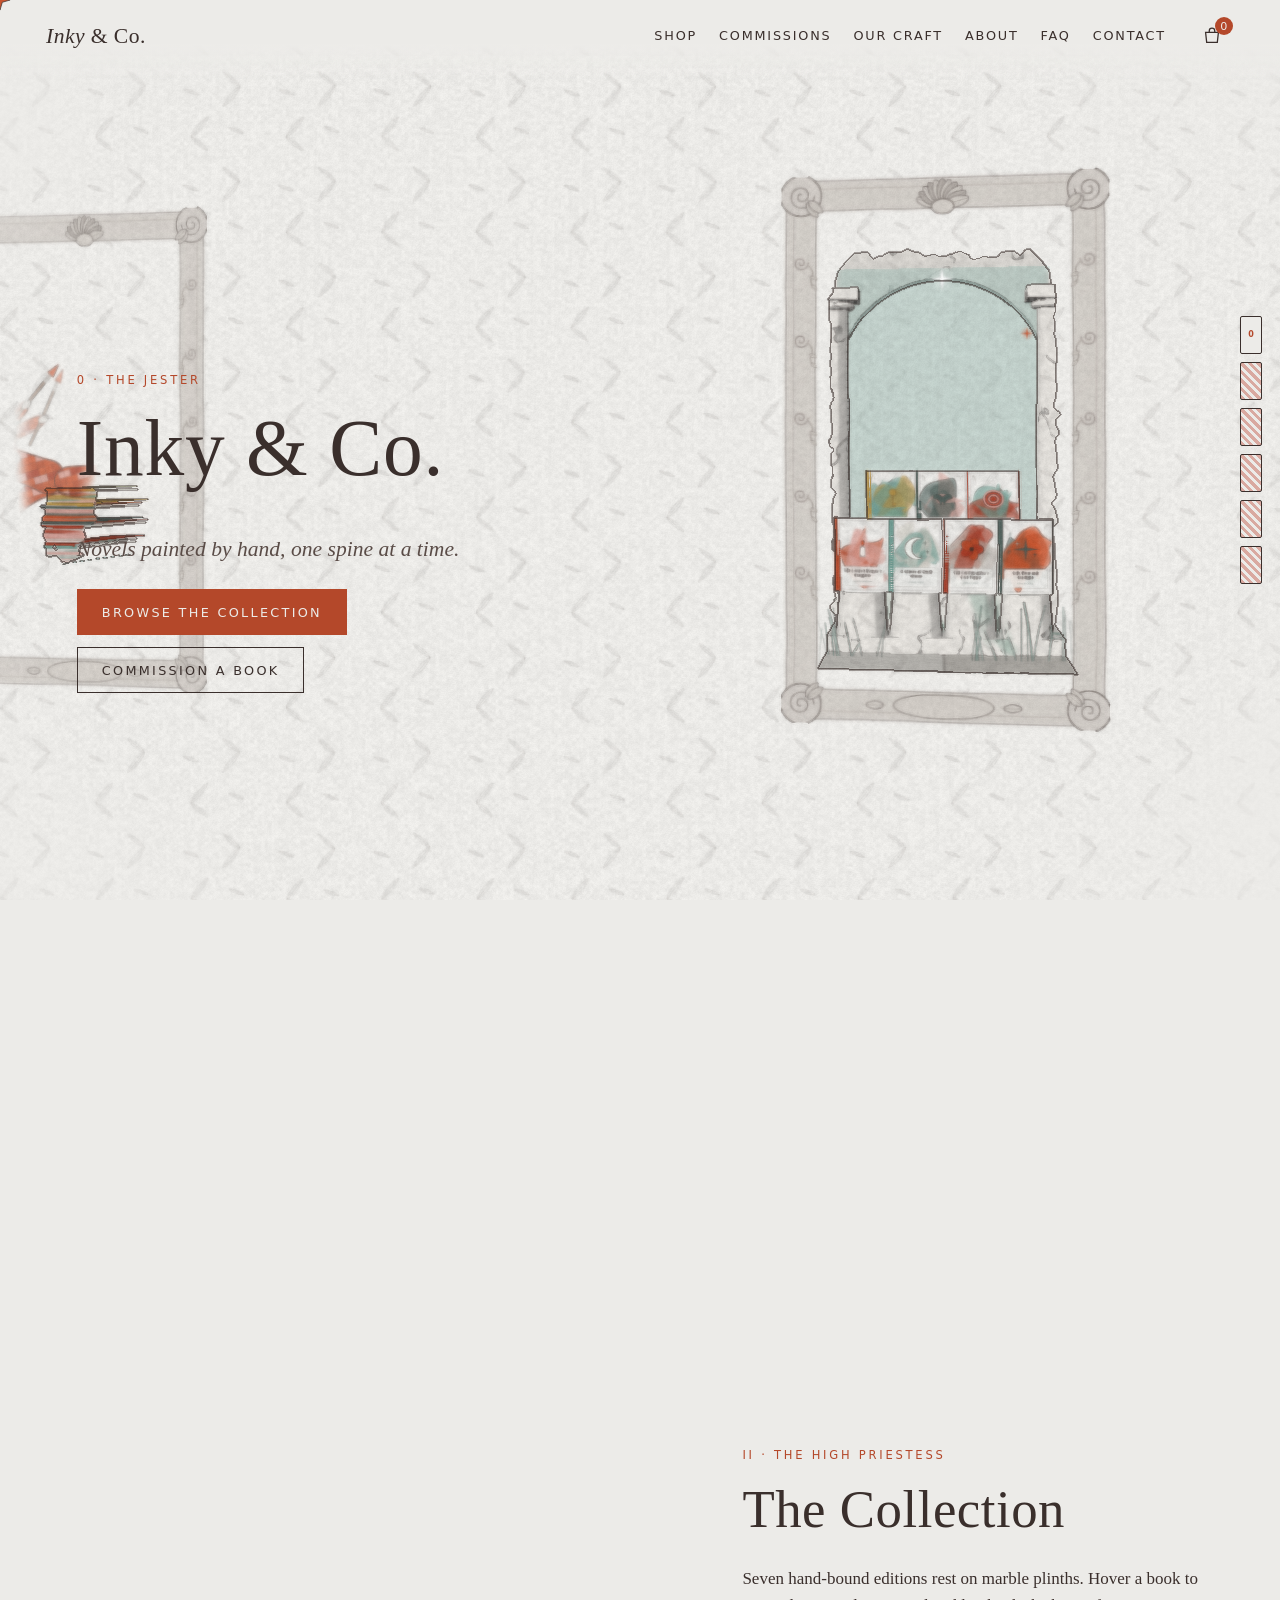
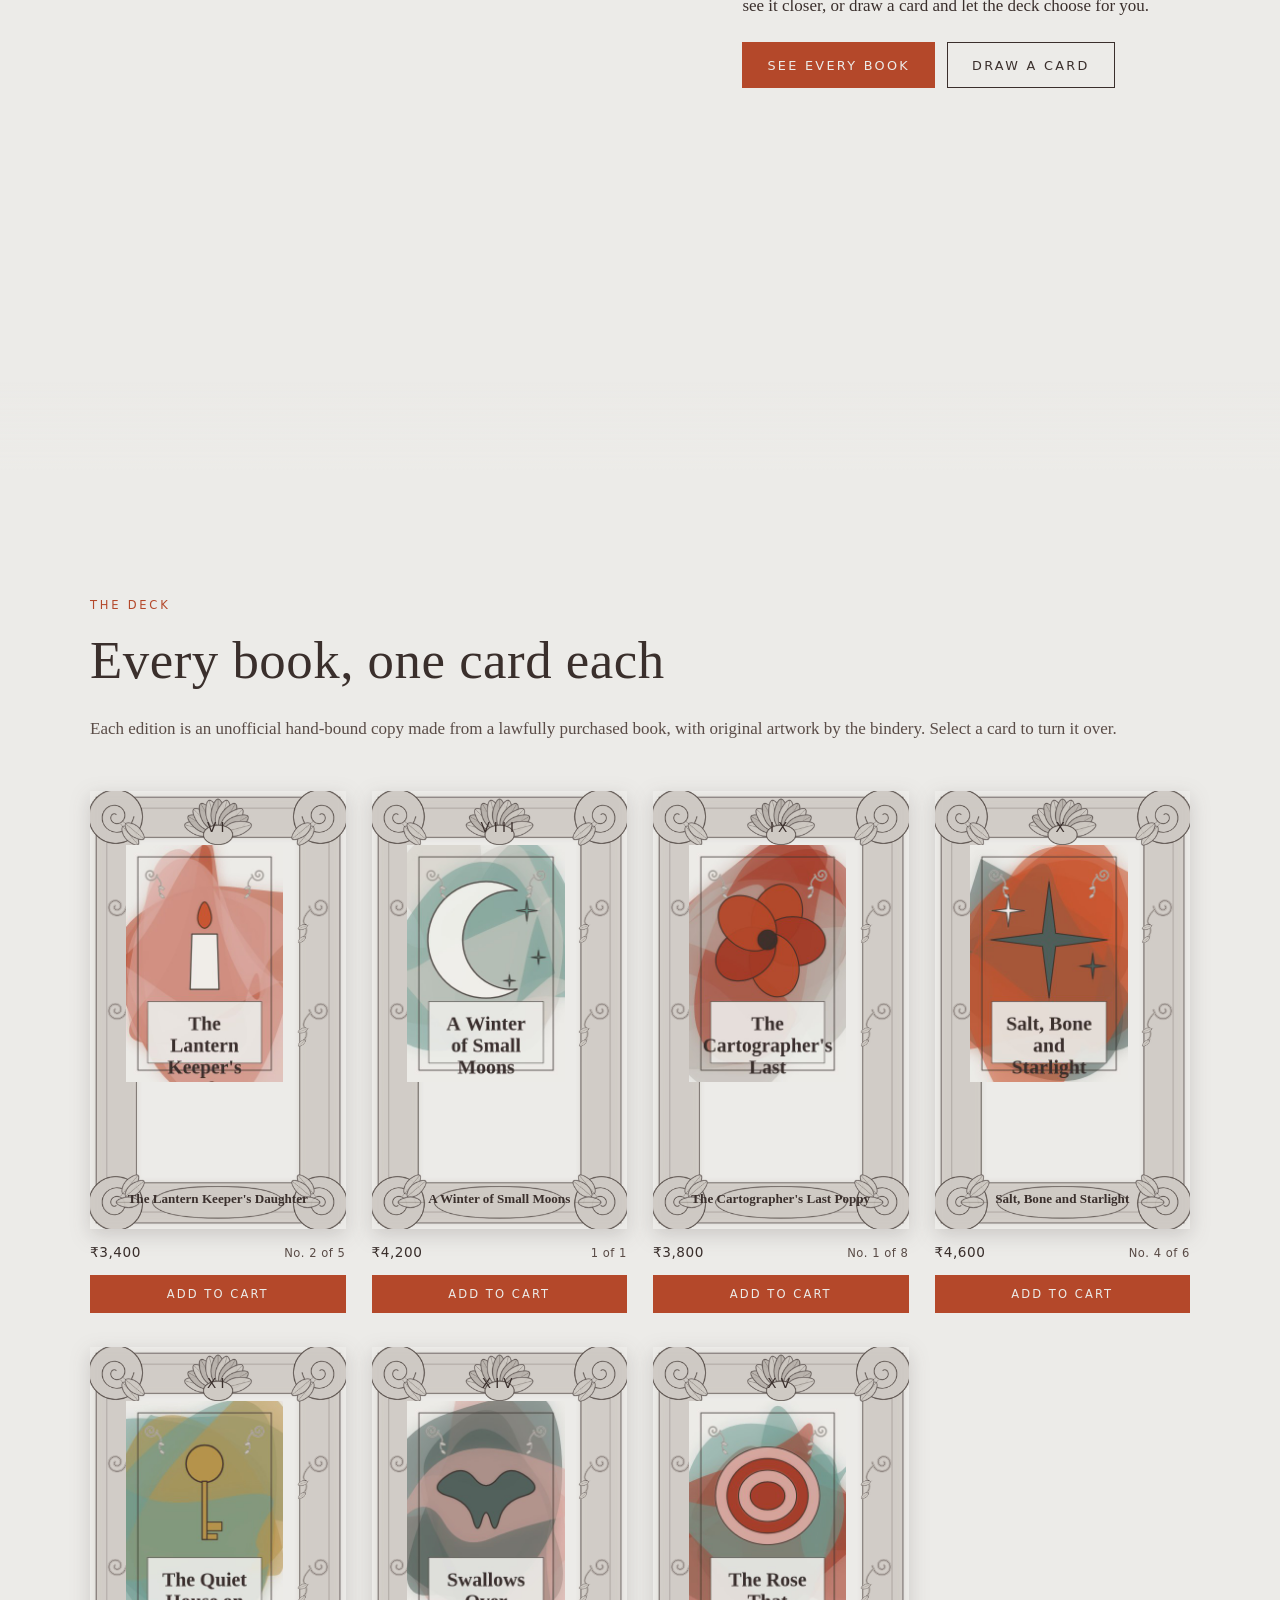
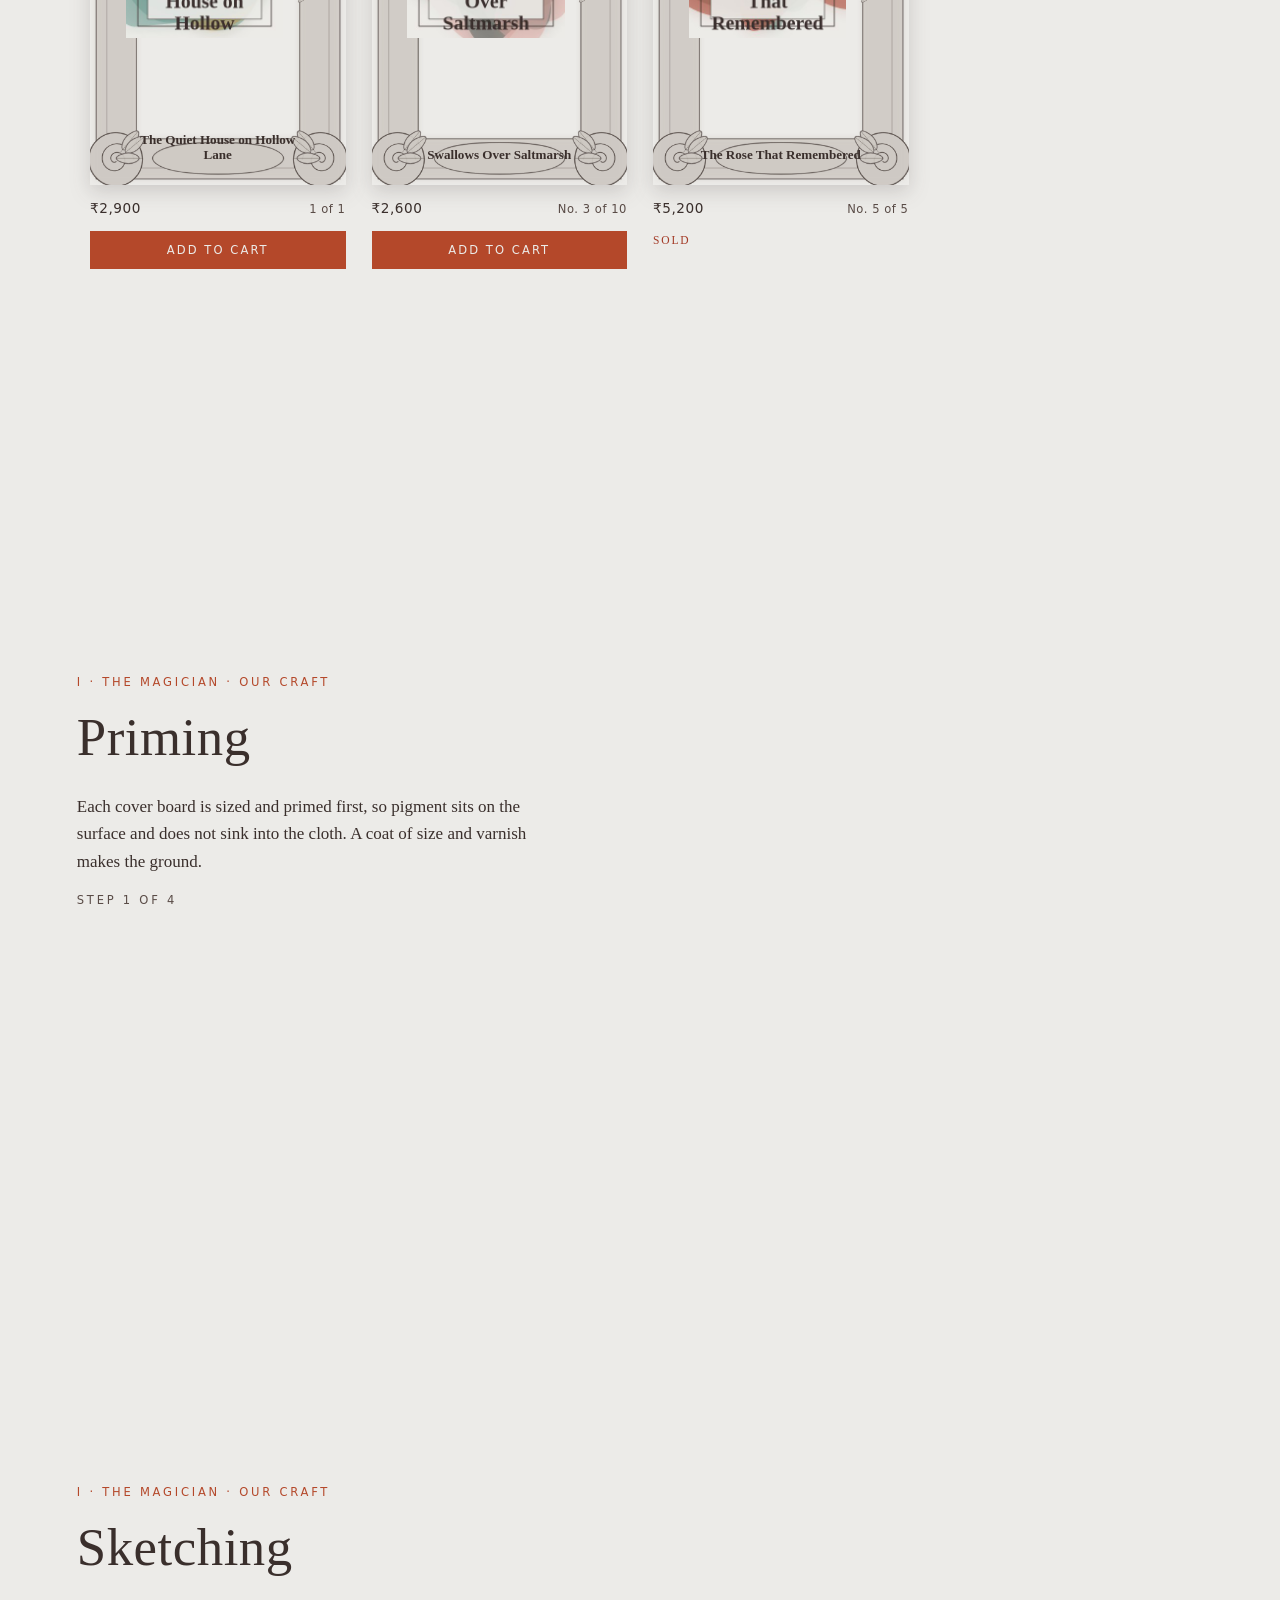
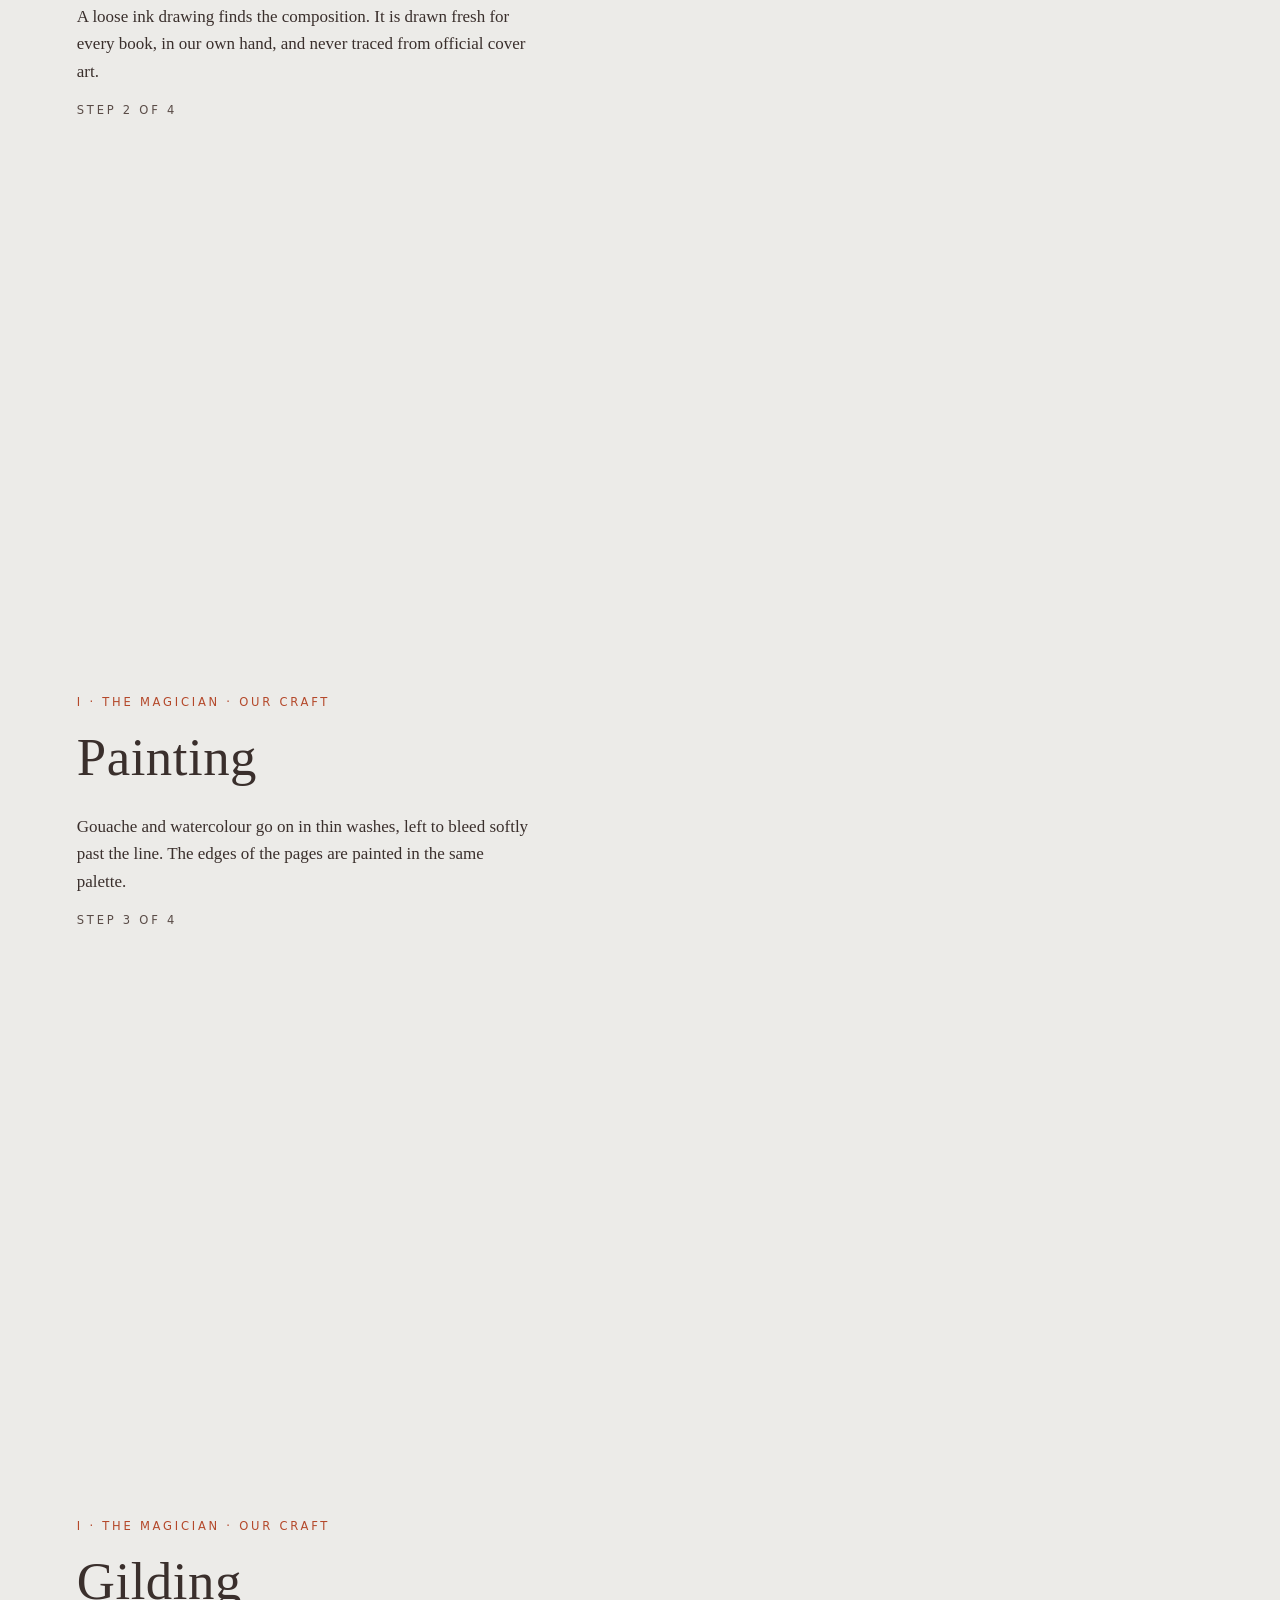
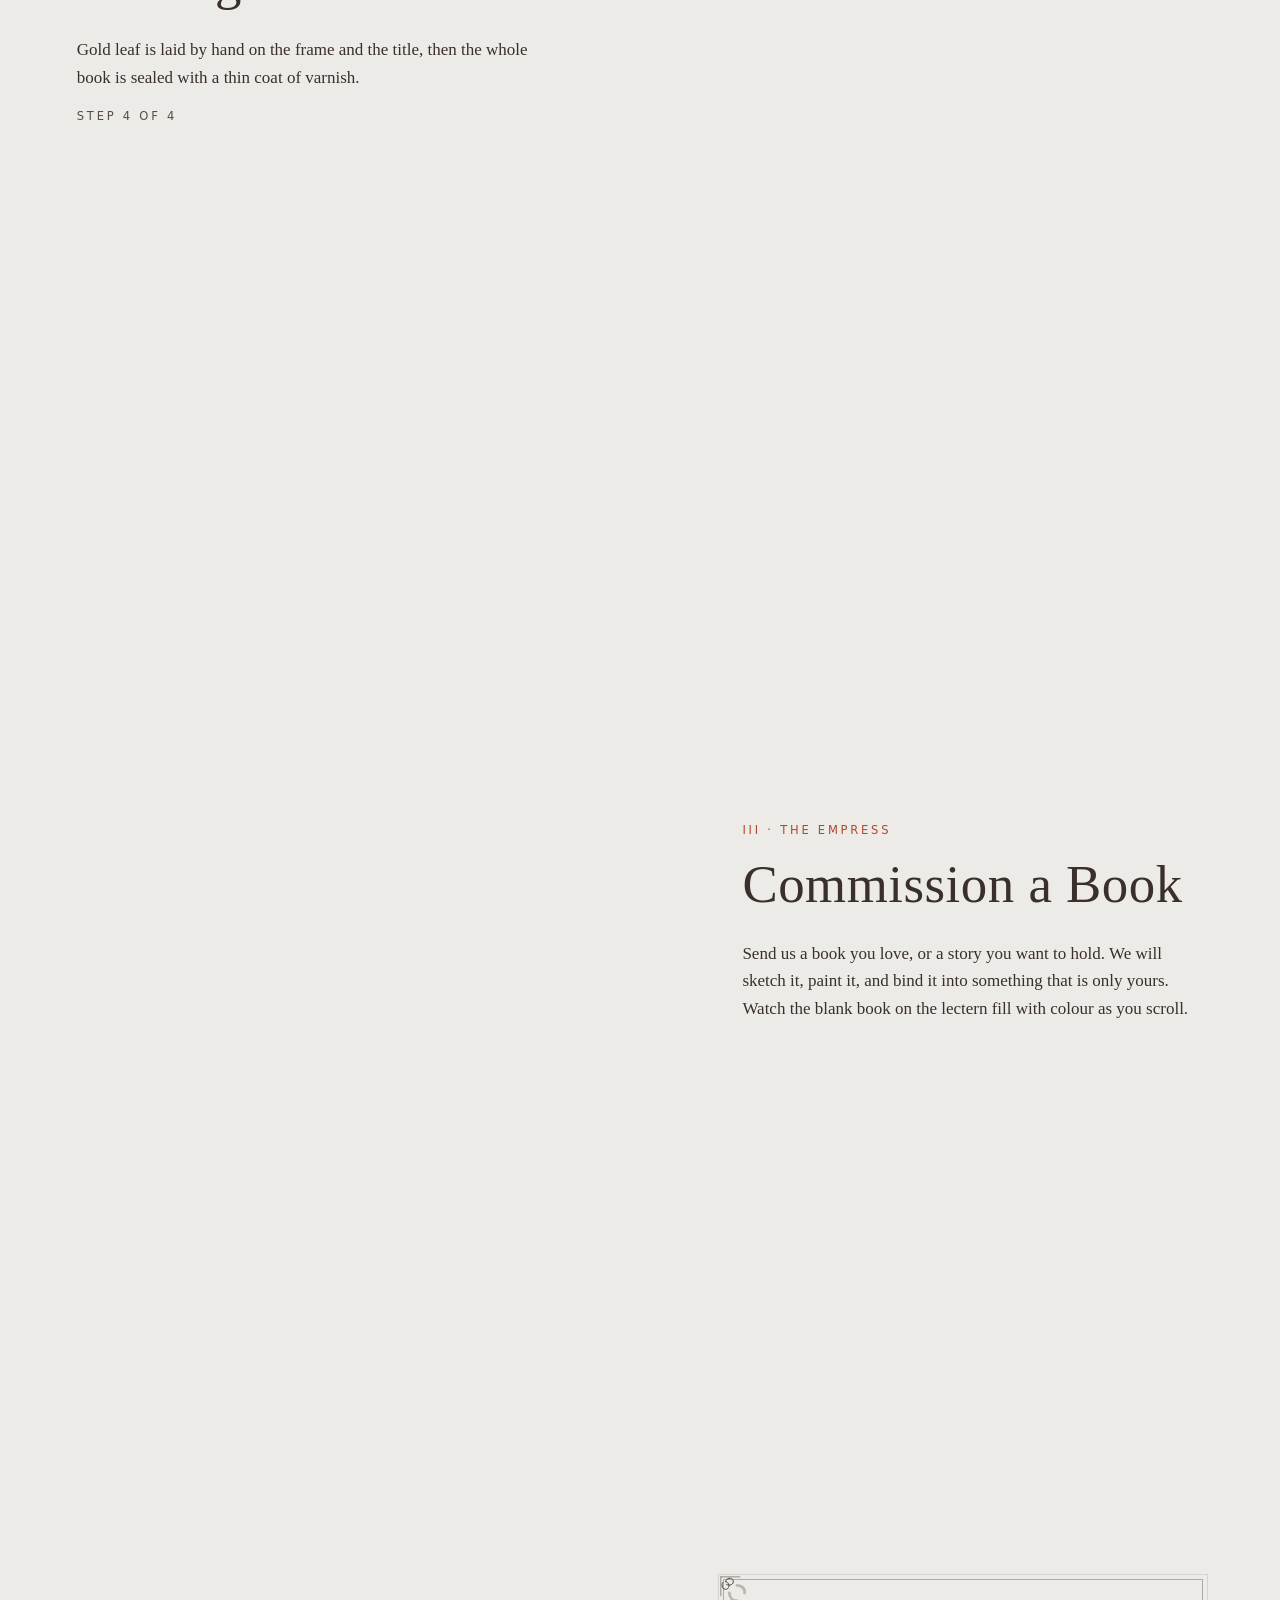
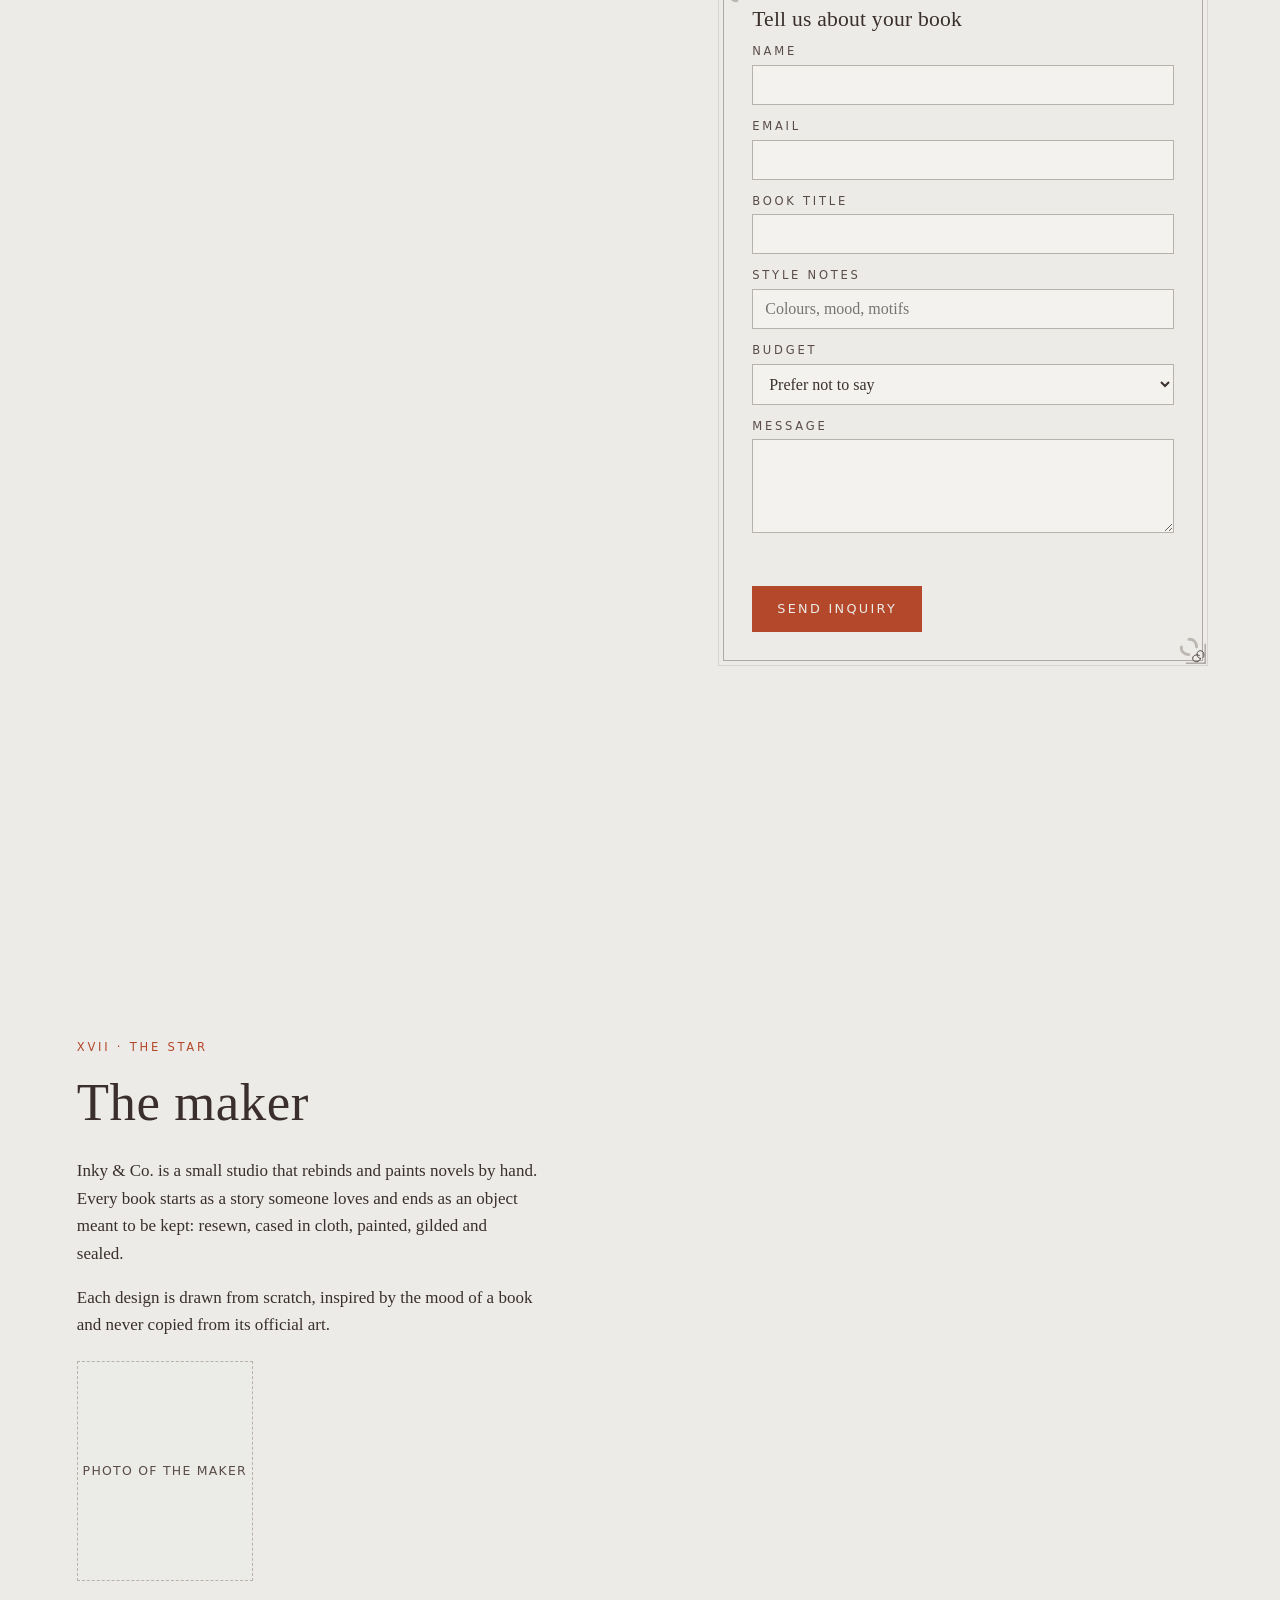
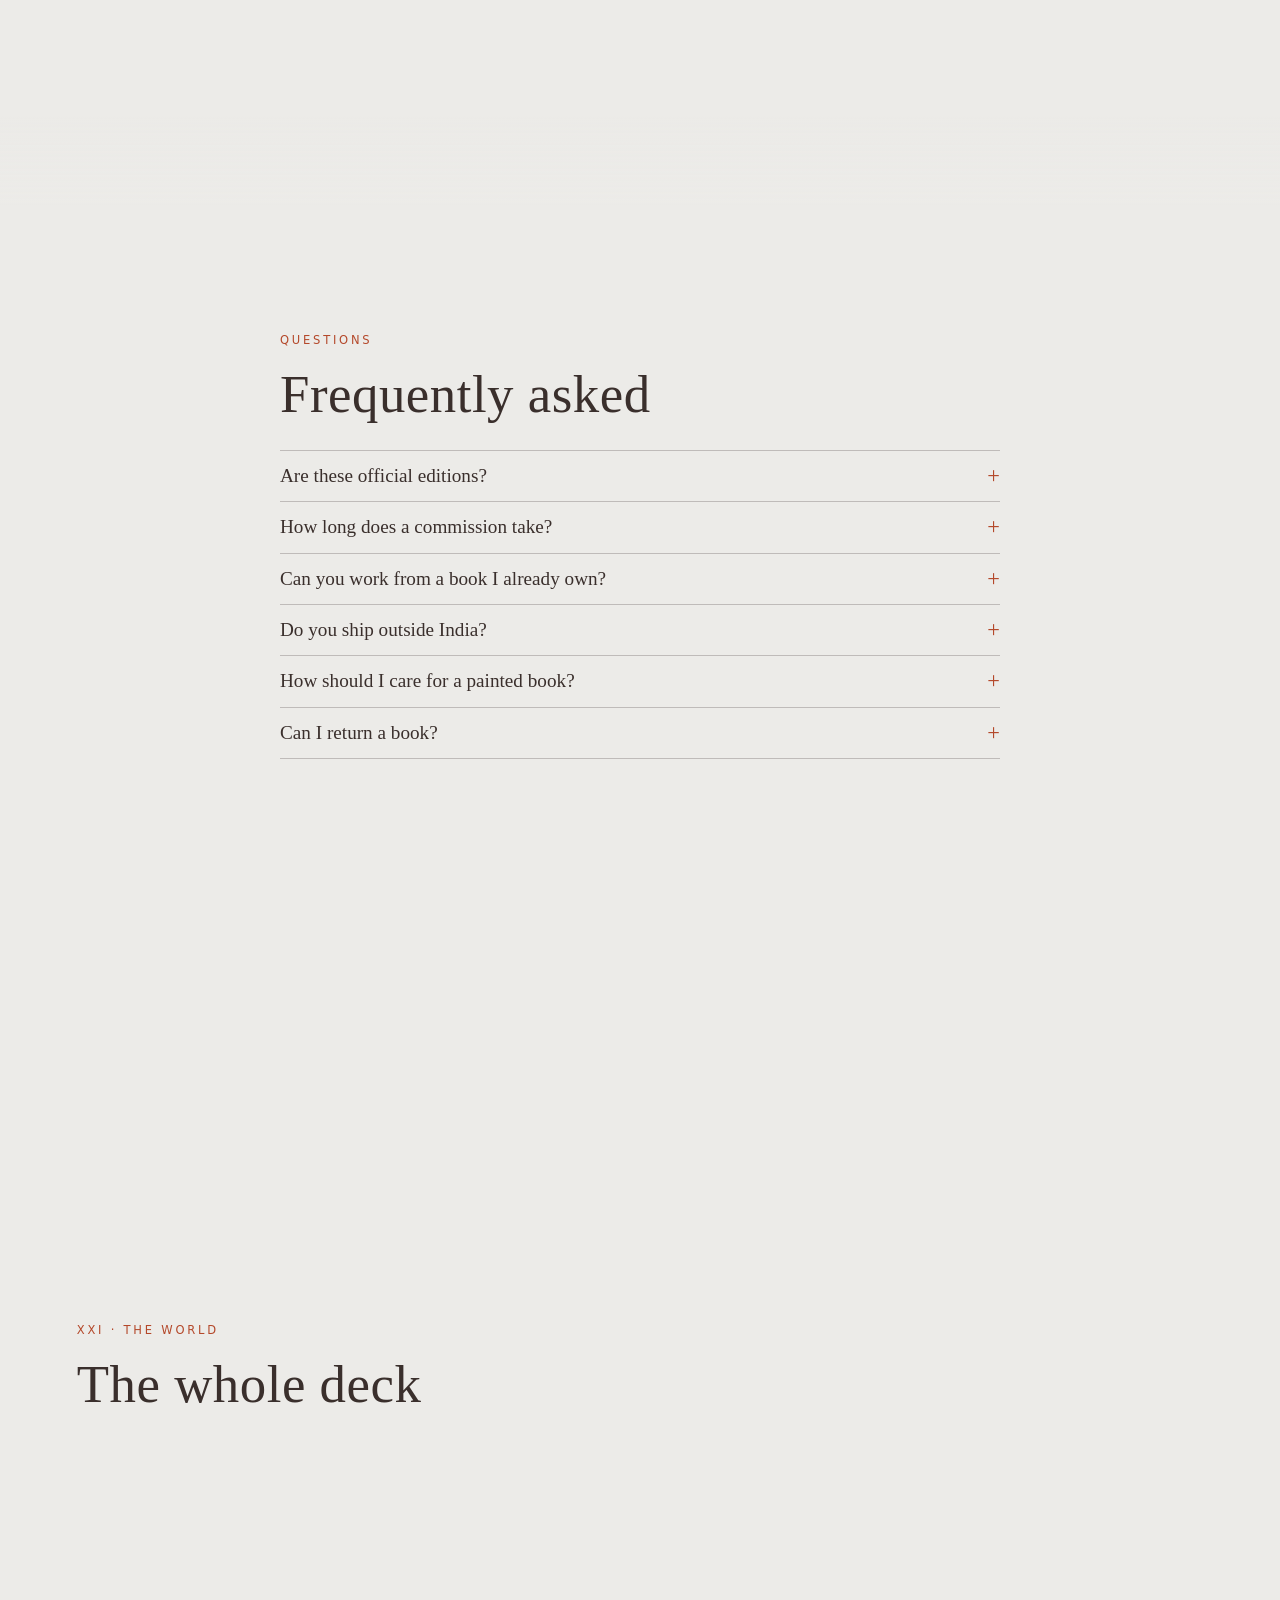
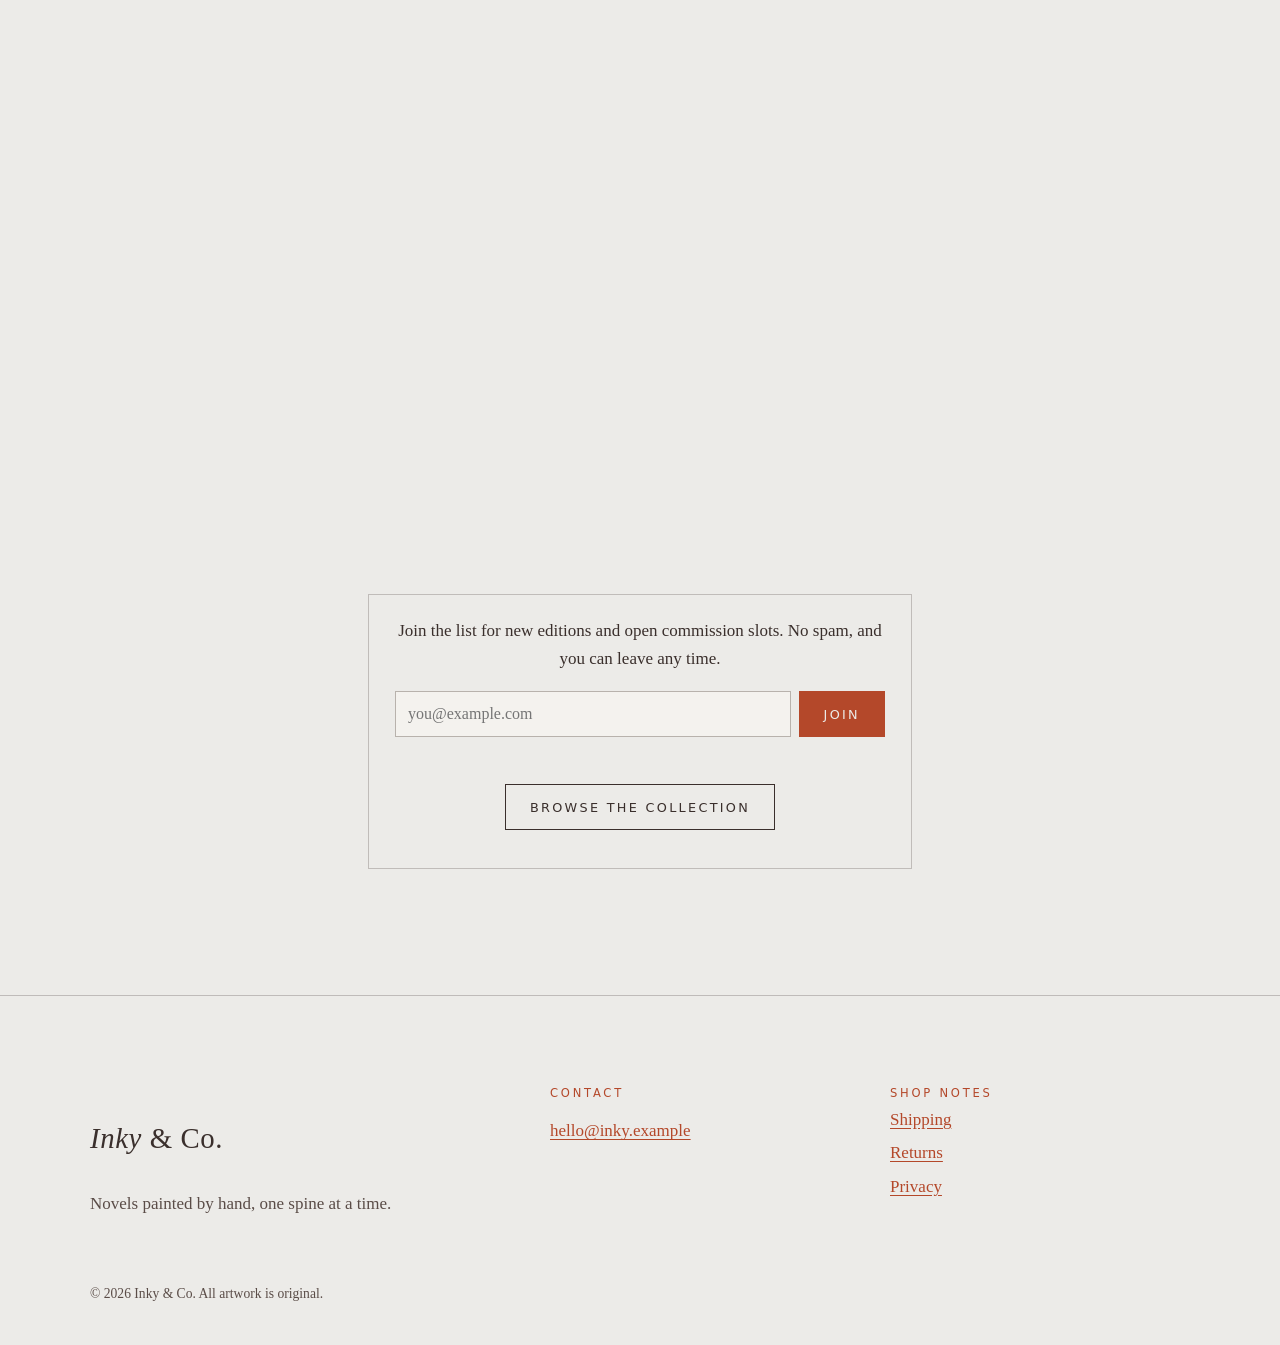
==== commit 1cb70568: "Rename brand to Inky & Co.; wait for a real canvas size before rendering Co-Authored-By: Claude Sonn" ====
--- a/index.html
+++ b/index.html
@@ -3,8 +3,8 @@
 <head>
 <meta charset="utf-8">
 <meta name="viewport" content="width=device-width, initial-scale=1, viewport-fit=cover">
-<title>Thornquill Bindery | Hand-painted novels</title>
-<meta name="description" content="Thornquill Bindery paints novels by hand: painted covers, painted page edges and illustrated plates, one spine at a time.">
+<title>Inky &amp; Co. | Hand-painted novels</title>
+<meta name="description" content="Inky &amp; Co. paints novels by hand: painted covers, painted page edges and illustrated plates, one spine at a time.">
 <meta name="theme-color" content="#ECEBE8">
 <link rel="icon" href="data:image/svg+xml,%3Csvg xmlns='http://www.w3.org/2000/svg' viewBox='0 0 32 32'%3E%3Crect width='32' height='32' fill='%23ECEBE8'/%3E%3Cpath d='M16 3l2.6 10.4L29 16l-10.4 2.6L16 29l-2.6-10.4L3 16l10.4-2.6z' fill='%23C9542F'/%3E%3C/svg%3E">
 <link rel="stylesheet" href="css/styles.css">
@@ -17,7 +17,7 @@
 <div id="live" class="sr" aria-live="polite"></div>
 
 <header class="top">
-  <a class="mark" href="#hero" aria-label="Thornquill Bindery, back to the top"><span>Thornquill</span> Bindery</a>
+  <a class="mark" href="#hero" aria-label="Inky &amp; Co., back to the top"><span>Inky</span> &amp; Co.</a>
   <nav id="nav" class="nav" aria-label="Main">
     <a href="#shop">Shop</a><a href="#commissions">Commissions</a><a href="#craft">Our Craft</a><a href="#about">About</a><a href="#faq">FAQ</a><a href="#contact">Contact</a>
   </nav>
@@ -34,7 +34,7 @@
   <section id="hero" class="stage left" aria-labelledby="h-hero">
     <div class="copy">
       <p class="eyebrow">0 &middot; The Jester</p>
-      <h1 id="h-hero" class="reveal">Thornquill Bindery</h1>
+      <h1 id="h-hero" class="reveal">Inky &amp; Co.</h1>
       <p class="lede">Novels painted by hand, one spine at a time.</p>
       <p class="cta"><a class="btn solid" href="#shop">Browse the Collection</a><a class="btn" href="#commissions">Commission a Book</a></p>
     </div>
@@ -119,7 +119,7 @@
       <p class="eyebrow">XVII &middot; The Star</p>
       <h2 id="h-about" class="reveal">The maker</h2>
       <!-- OWNER: replace this draft with your own story. -->
-      <p>Thornquill Bindery is a small studio that rebinds and paints novels by hand. Every book starts as a story someone loves and ends as an object meant to be kept: resewn, cased in cloth, painted, gilded and sealed.</p>
+      <p>Inky &amp; Co. is a small studio that rebinds and paints novels by hand. Every book starts as a story someone loves and ends as an object meant to be kept: resewn, cased in cloth, painted, gilded and sealed.</p>
       <p>Each design is drawn from scratch, inspired by the mood of a book and never copied from its official art.</p>
       <div class="photo" role="img" aria-label="Photo of the maker goes here"><span>Photo of the maker</span></div>
     </div>
@@ -160,11 +160,11 @@
 
 <footer id="contact" class="foot">
   <div class="inner">
-    <div><p class="mark big"><span>Thornquill</span> Bindery</p><p class="muted">Novels painted by hand, one spine at a time.</p></div>
+    <div><p class="mark big"><span>Inky</span> &amp; Co.</p><p class="muted">Novels painted by hand, one spine at a time.</p></div>
     <div><h3>Contact</h3><p><a id="mailLink" href="#">hello</a></p><ul id="social" class="plain"></ul></div>
     <div><h3>Shop notes</h3><ul class="plain"><li><button class="link" type="button" data-policy="shipping">Shipping</button></li><li><button class="link" type="button" data-policy="returns">Returns</button></li><li><button class="link" type="button" data-policy="privacy">Privacy</button></li></ul></div>
   </div>
-  <p class="copy-right">&copy; <span id="year">2026</span> Thornquill Bindery. All artwork is original.</p>
+  <p class="copy-right">&copy; <span id="year">2026</span> Inky &amp; Co. All artwork is original.</p>
 </footer>
 
 <!-- cart drawer -->
@@ -208,7 +208,7 @@
   <h2 id="polTitle"></h2><div id="polBody"></div>
 </dialog>
 
-<noscript><p class="noscript">Thornquill Bindery needs JavaScript for the shop and the 3D deck. Email us to order or commission a book.</p></noscript>
+<noscript><p class="noscript">Inky &amp; Co. needs JavaScript for the shop and the 3D deck. Email us to order or commission a book.</p></noscript>
 <script type="module" src="js/main.js"></script>
 </body>
 </html>
--- a/css/styles.css
+++ b/css/styles.css
@@ -1,4 +1,4 @@
-/* Thornquill Bindery. Palette is the painted one: paper, warm grey, charcoal-brown ink, rust. */
+/* Inky & Co.. Palette is the painted one: paper, warm grey, charcoal-brown ink, rust. */
 :root {
   --paper: #ECEBE8; --warm: #CFCAC4; --stone: #B8B2AC; --ink: #3A2F2C; --ink2: #5A4C47;
   --rust: #B4482A; --verm: #C9542F; --poppy: #A33A26; --blush: #D9A9A0; --sage: #6E9C92; --slate: #4E5F5A;
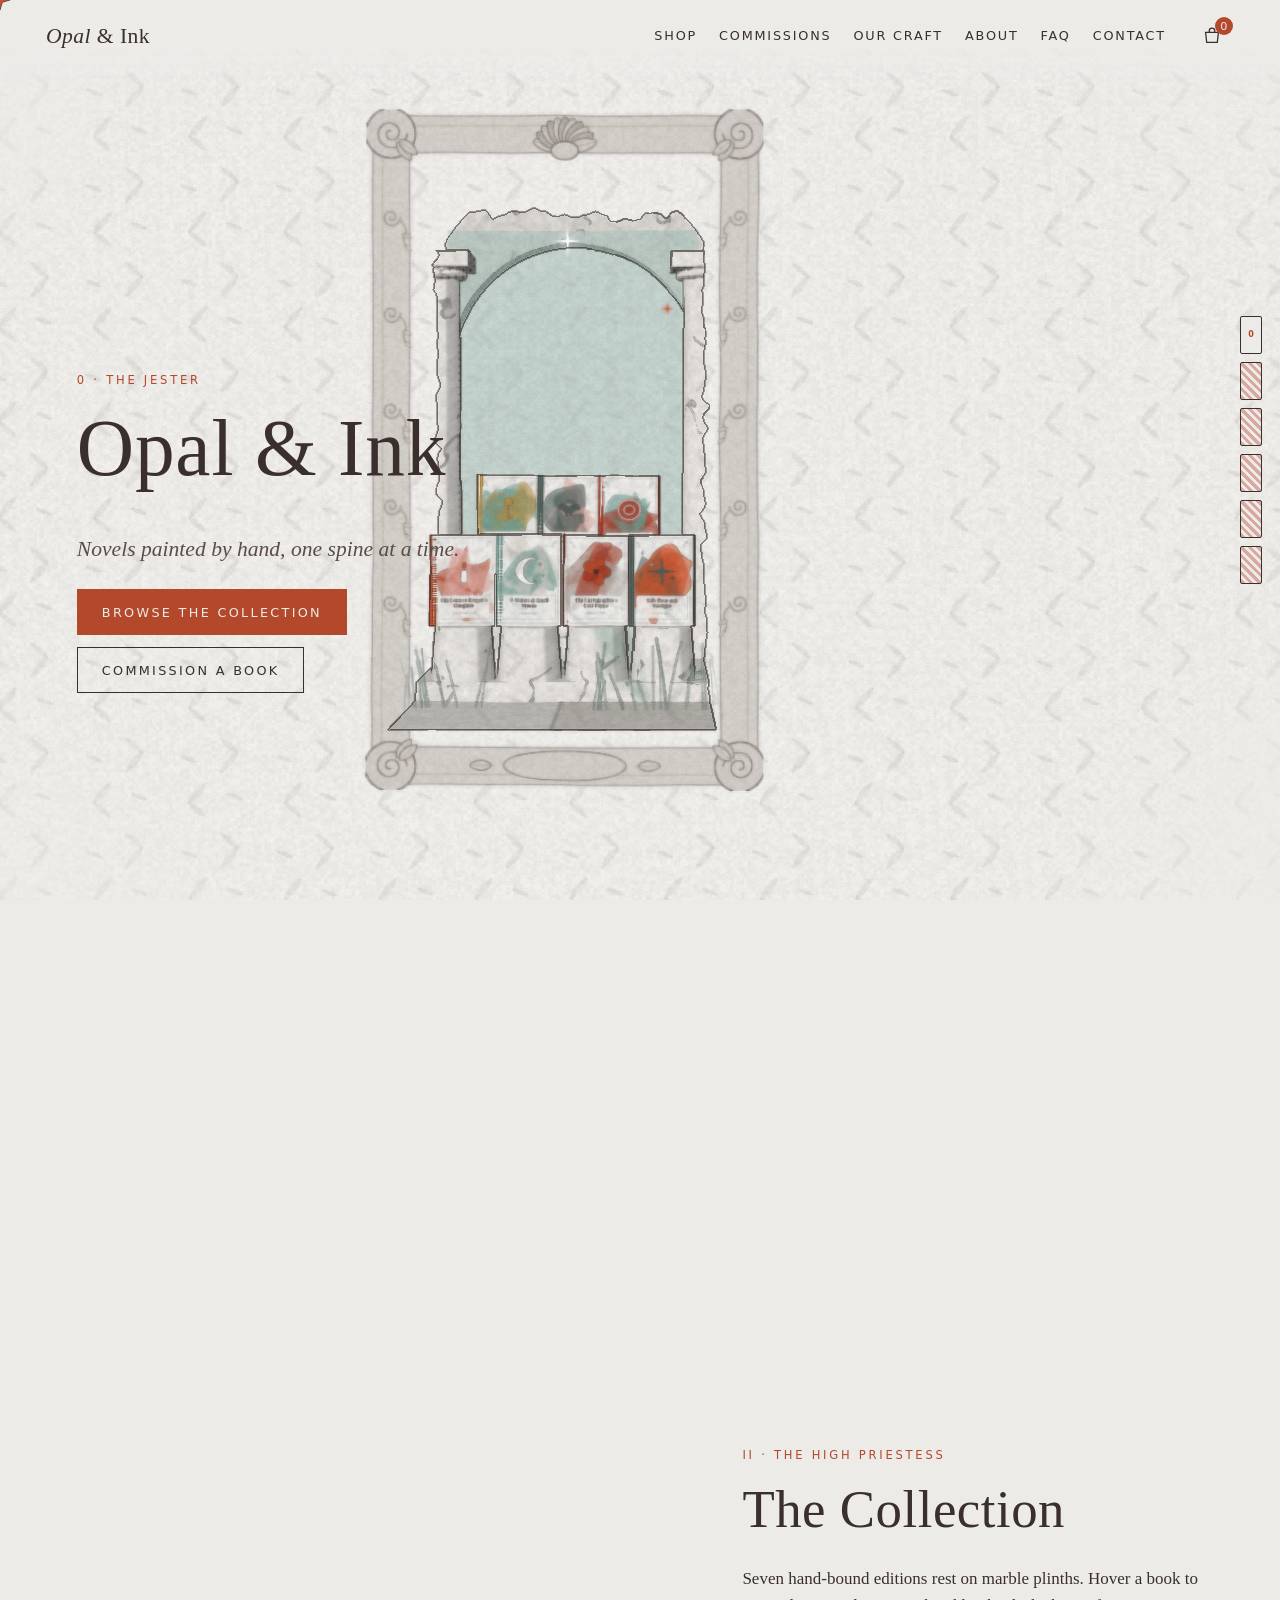
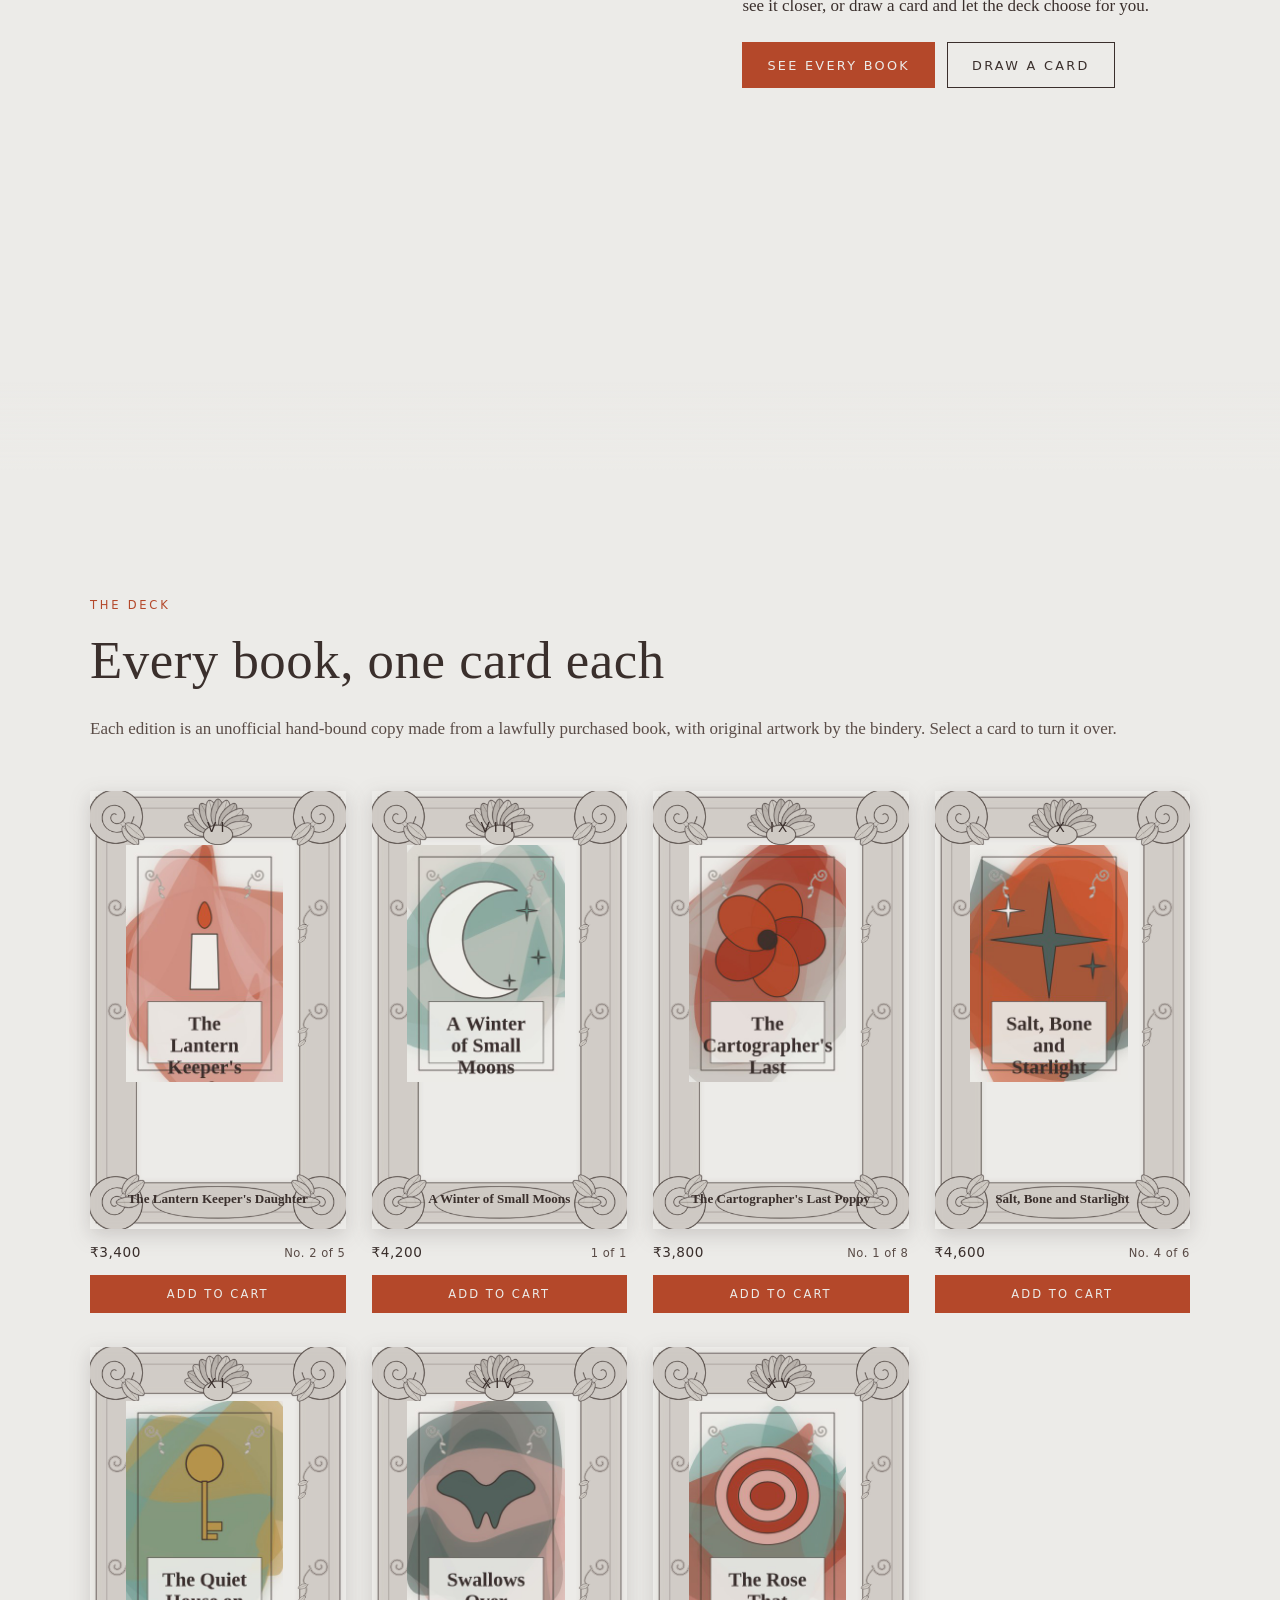
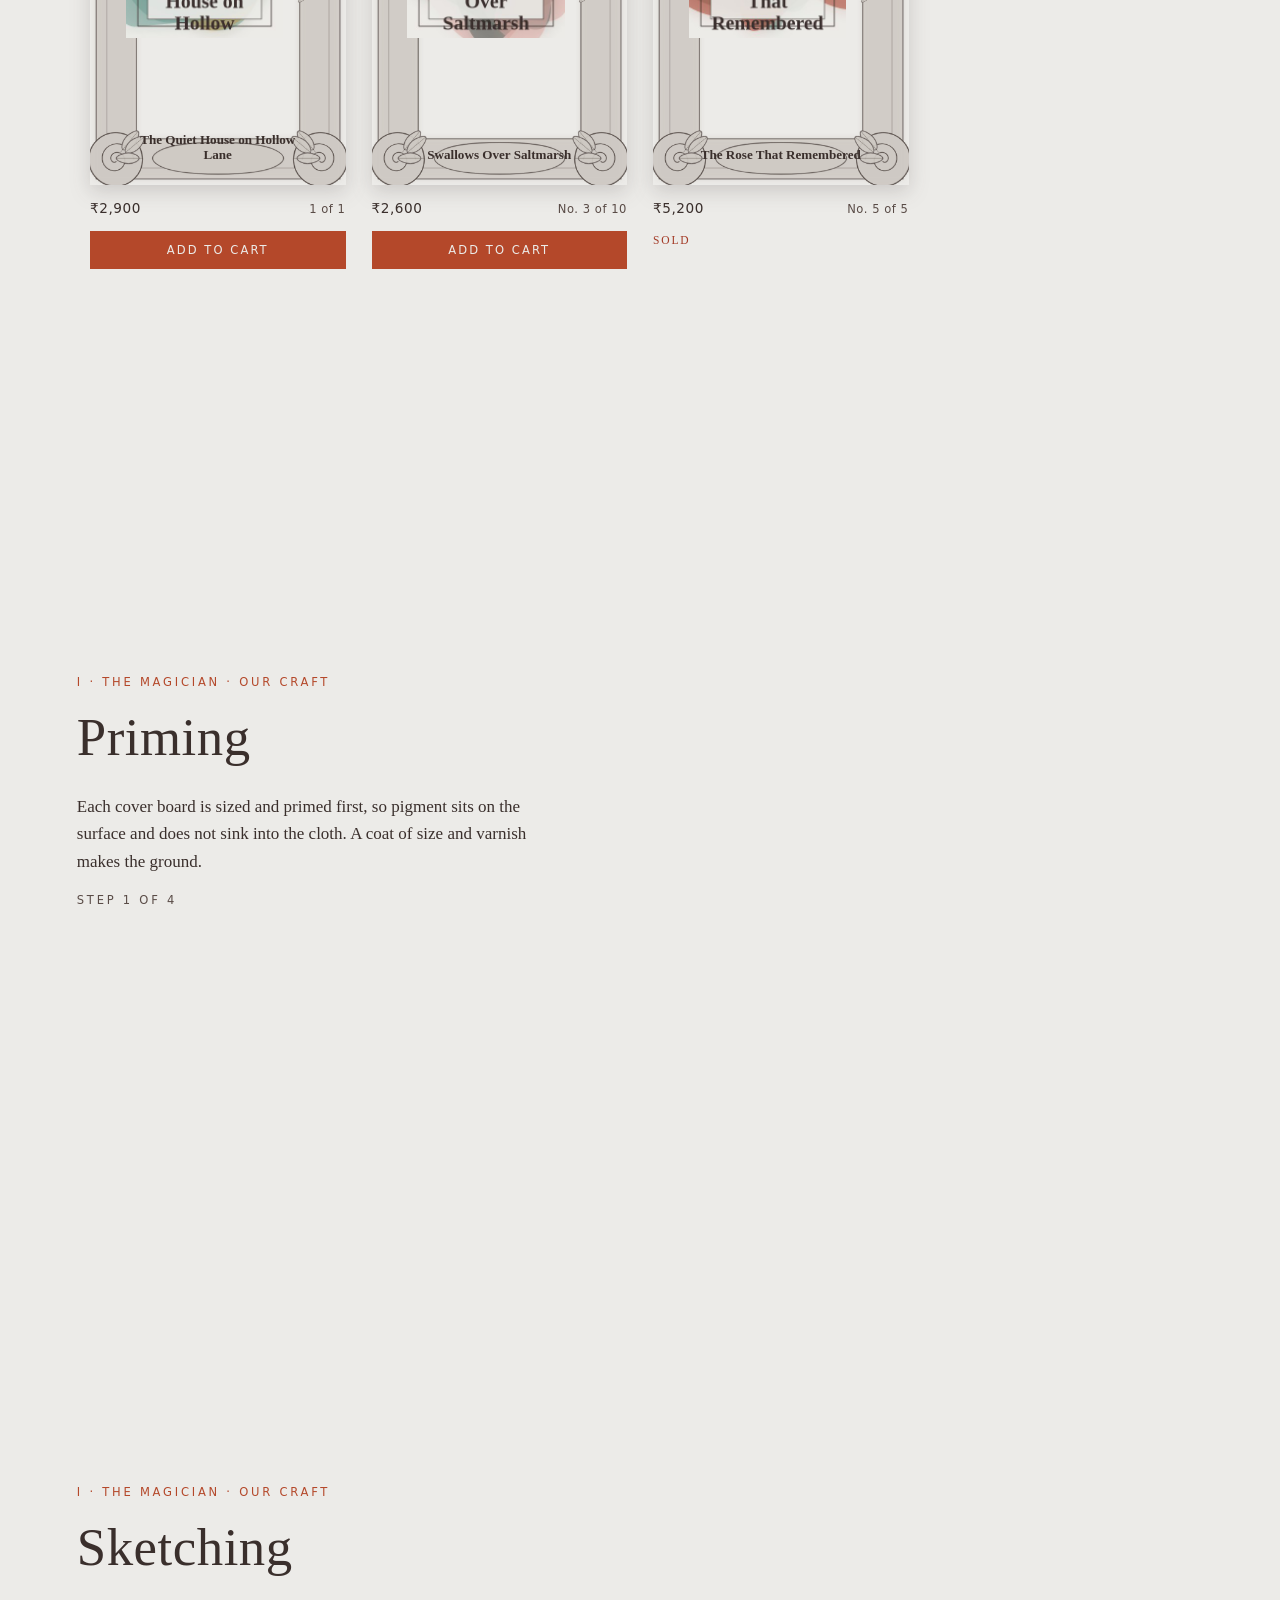
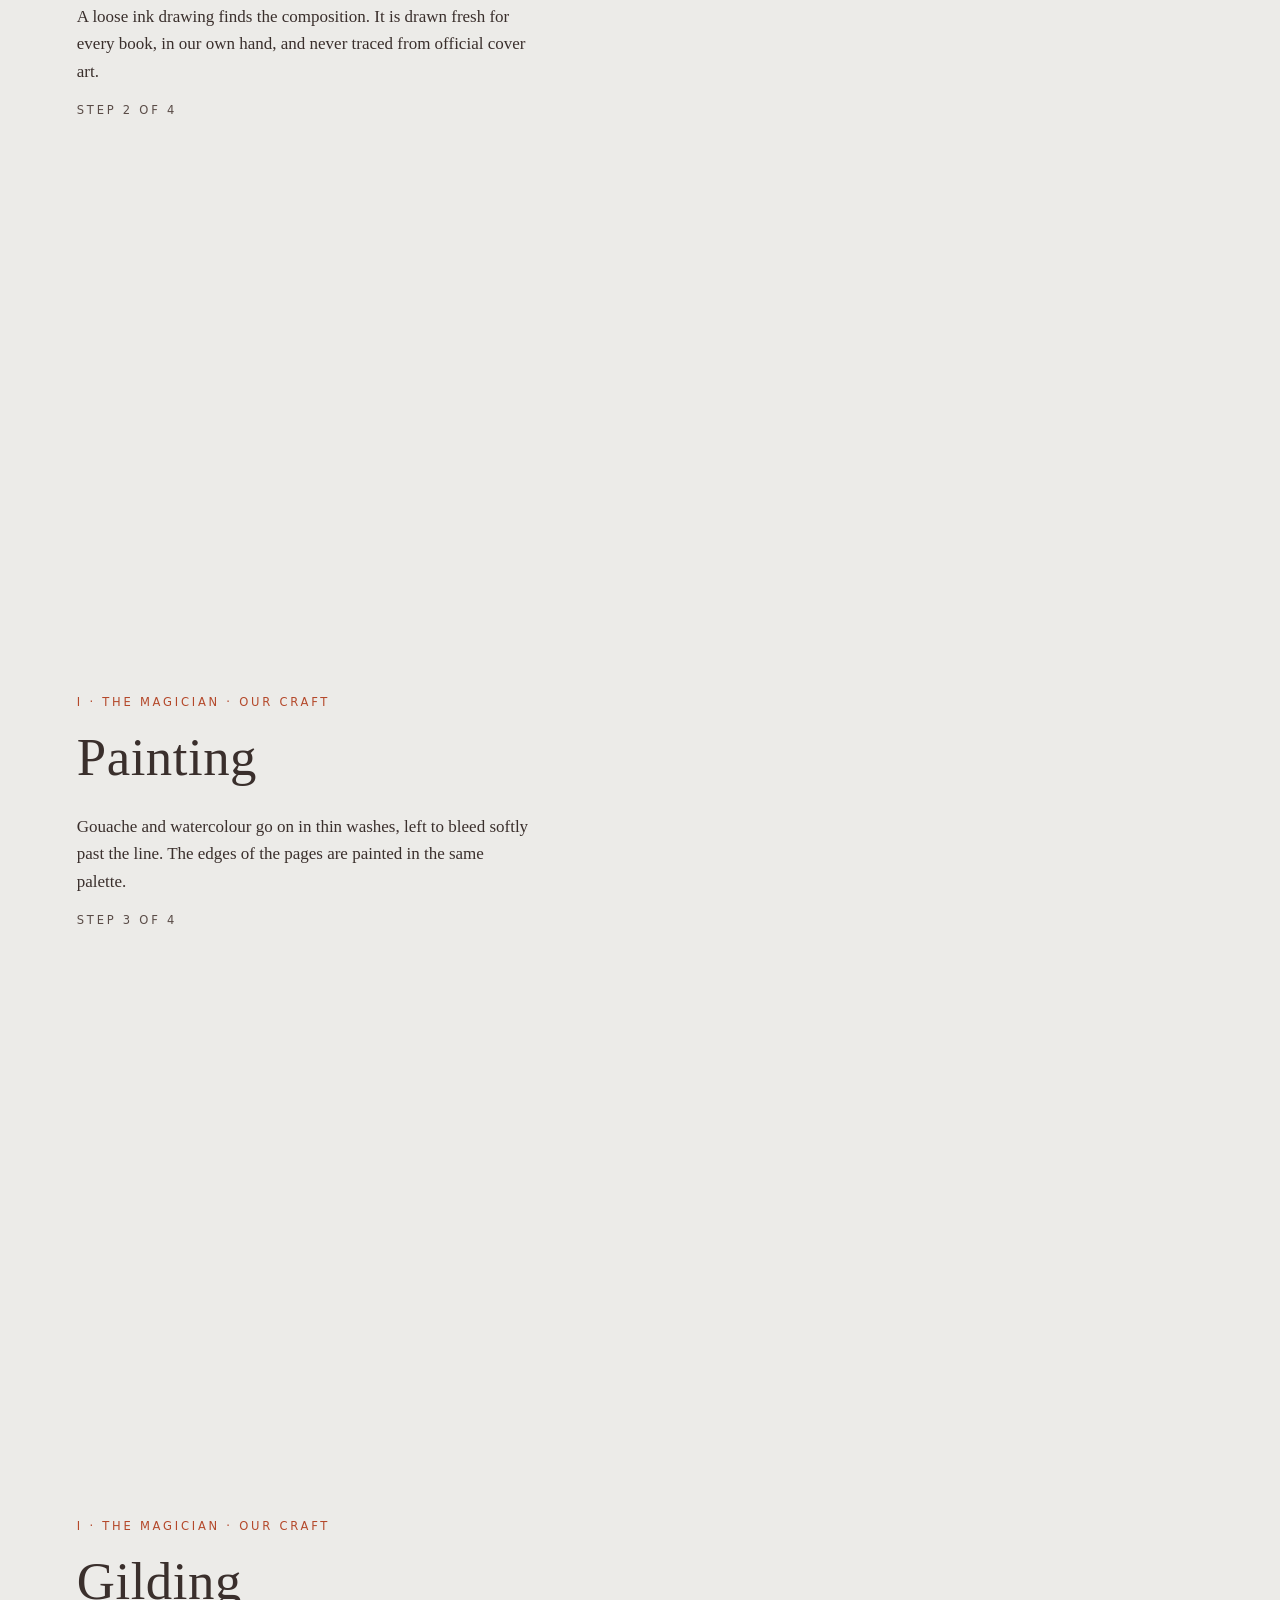
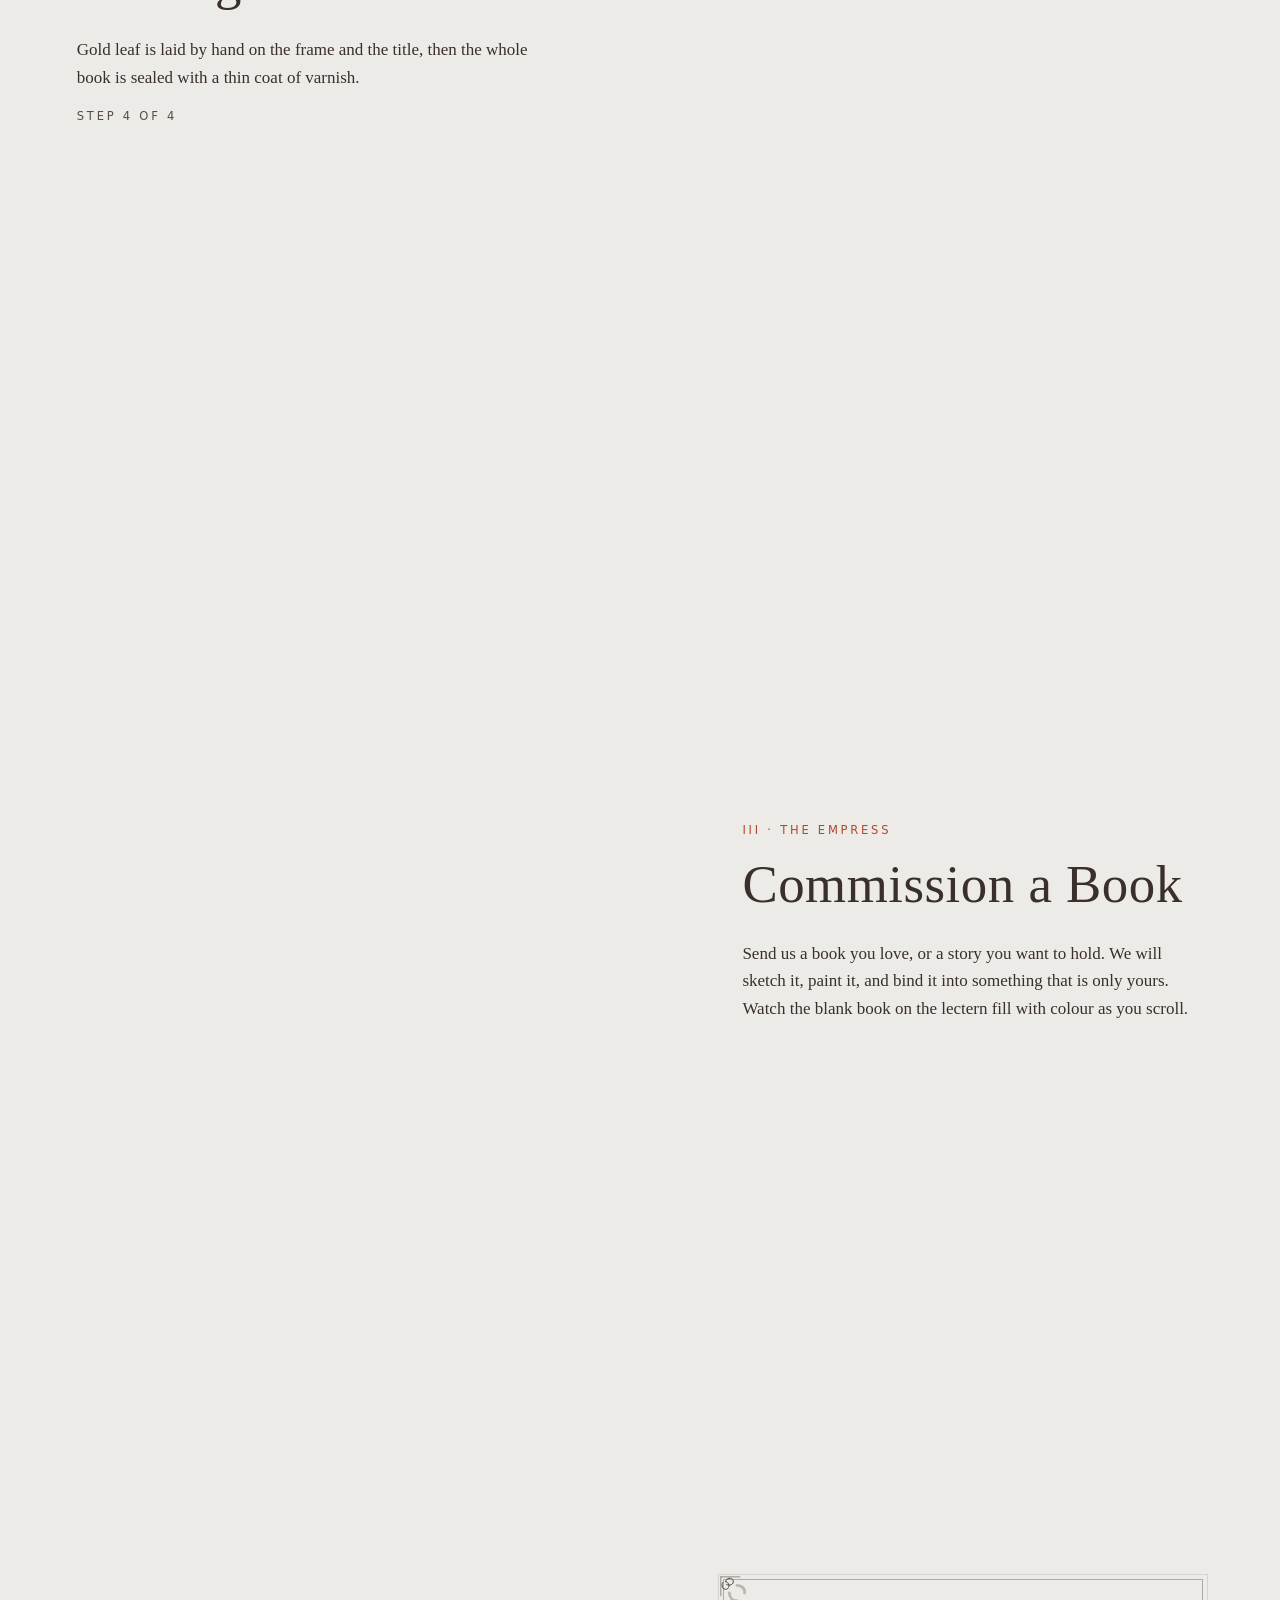
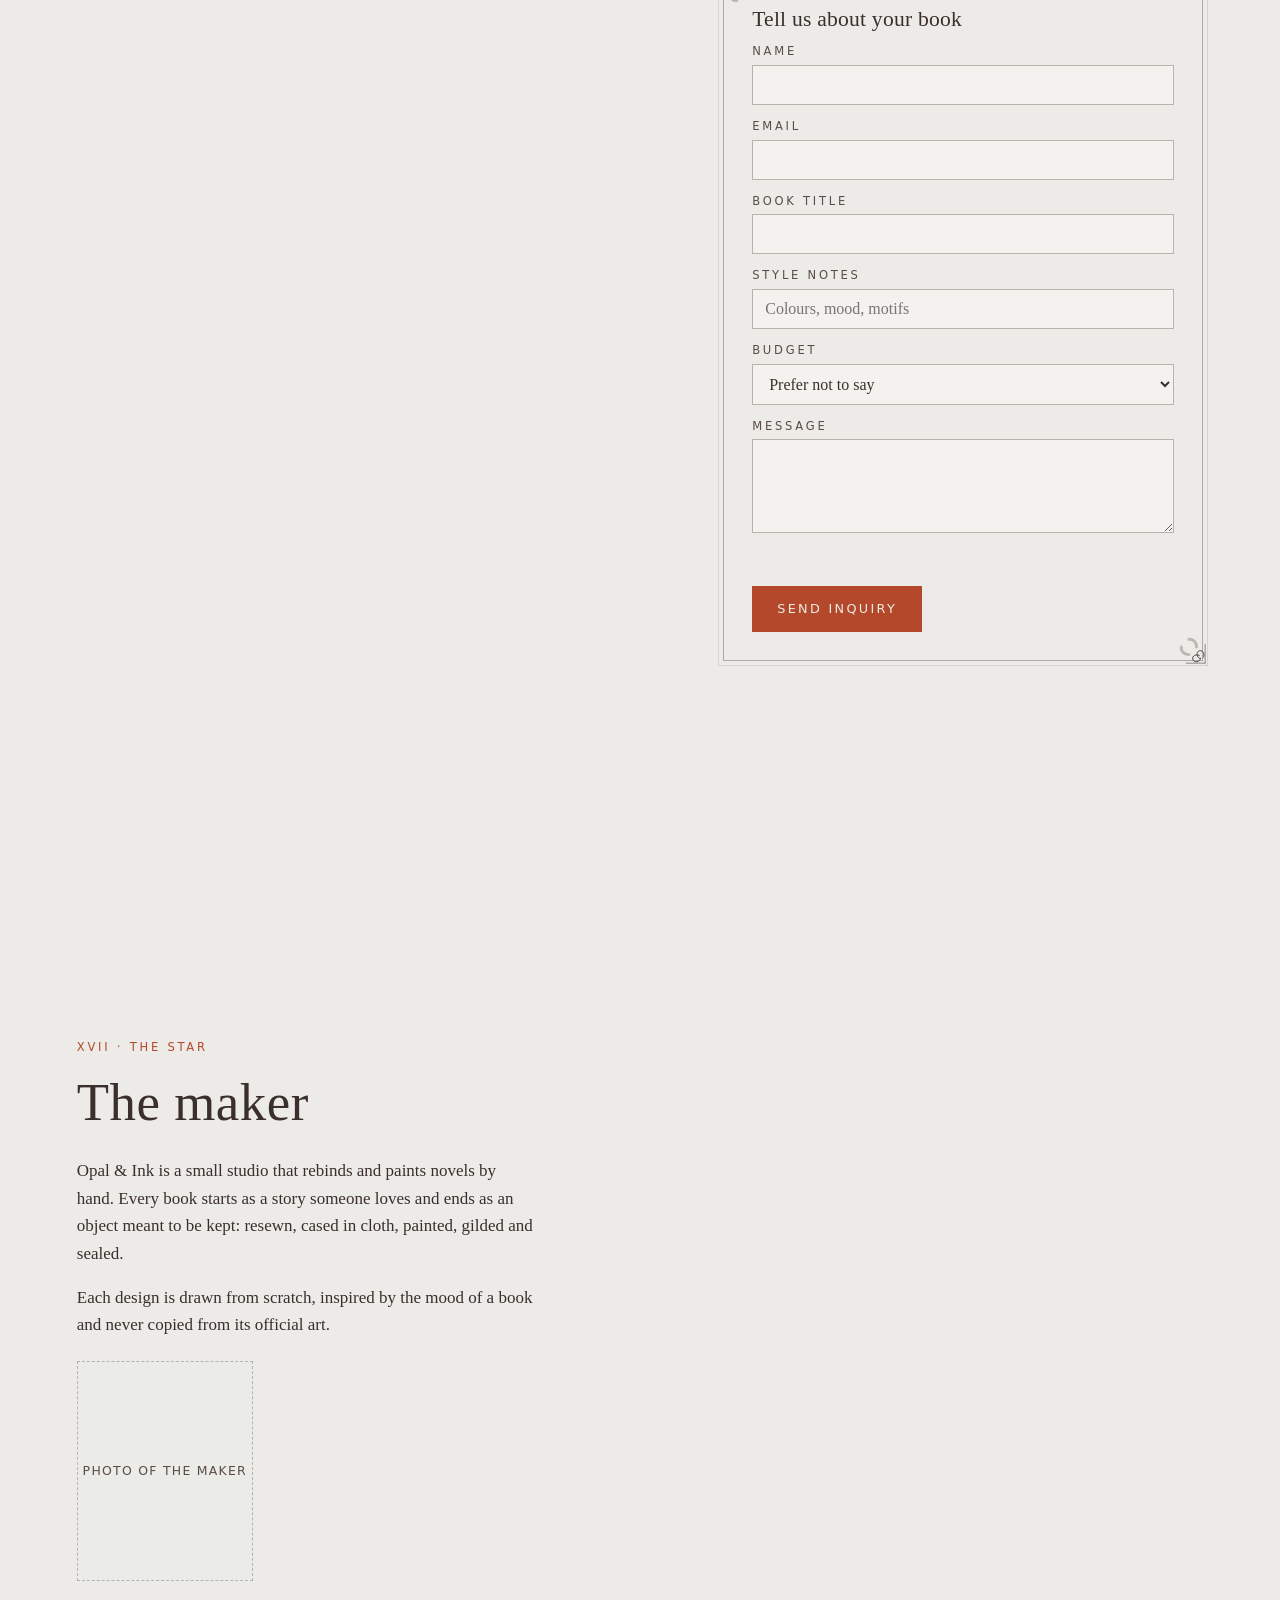
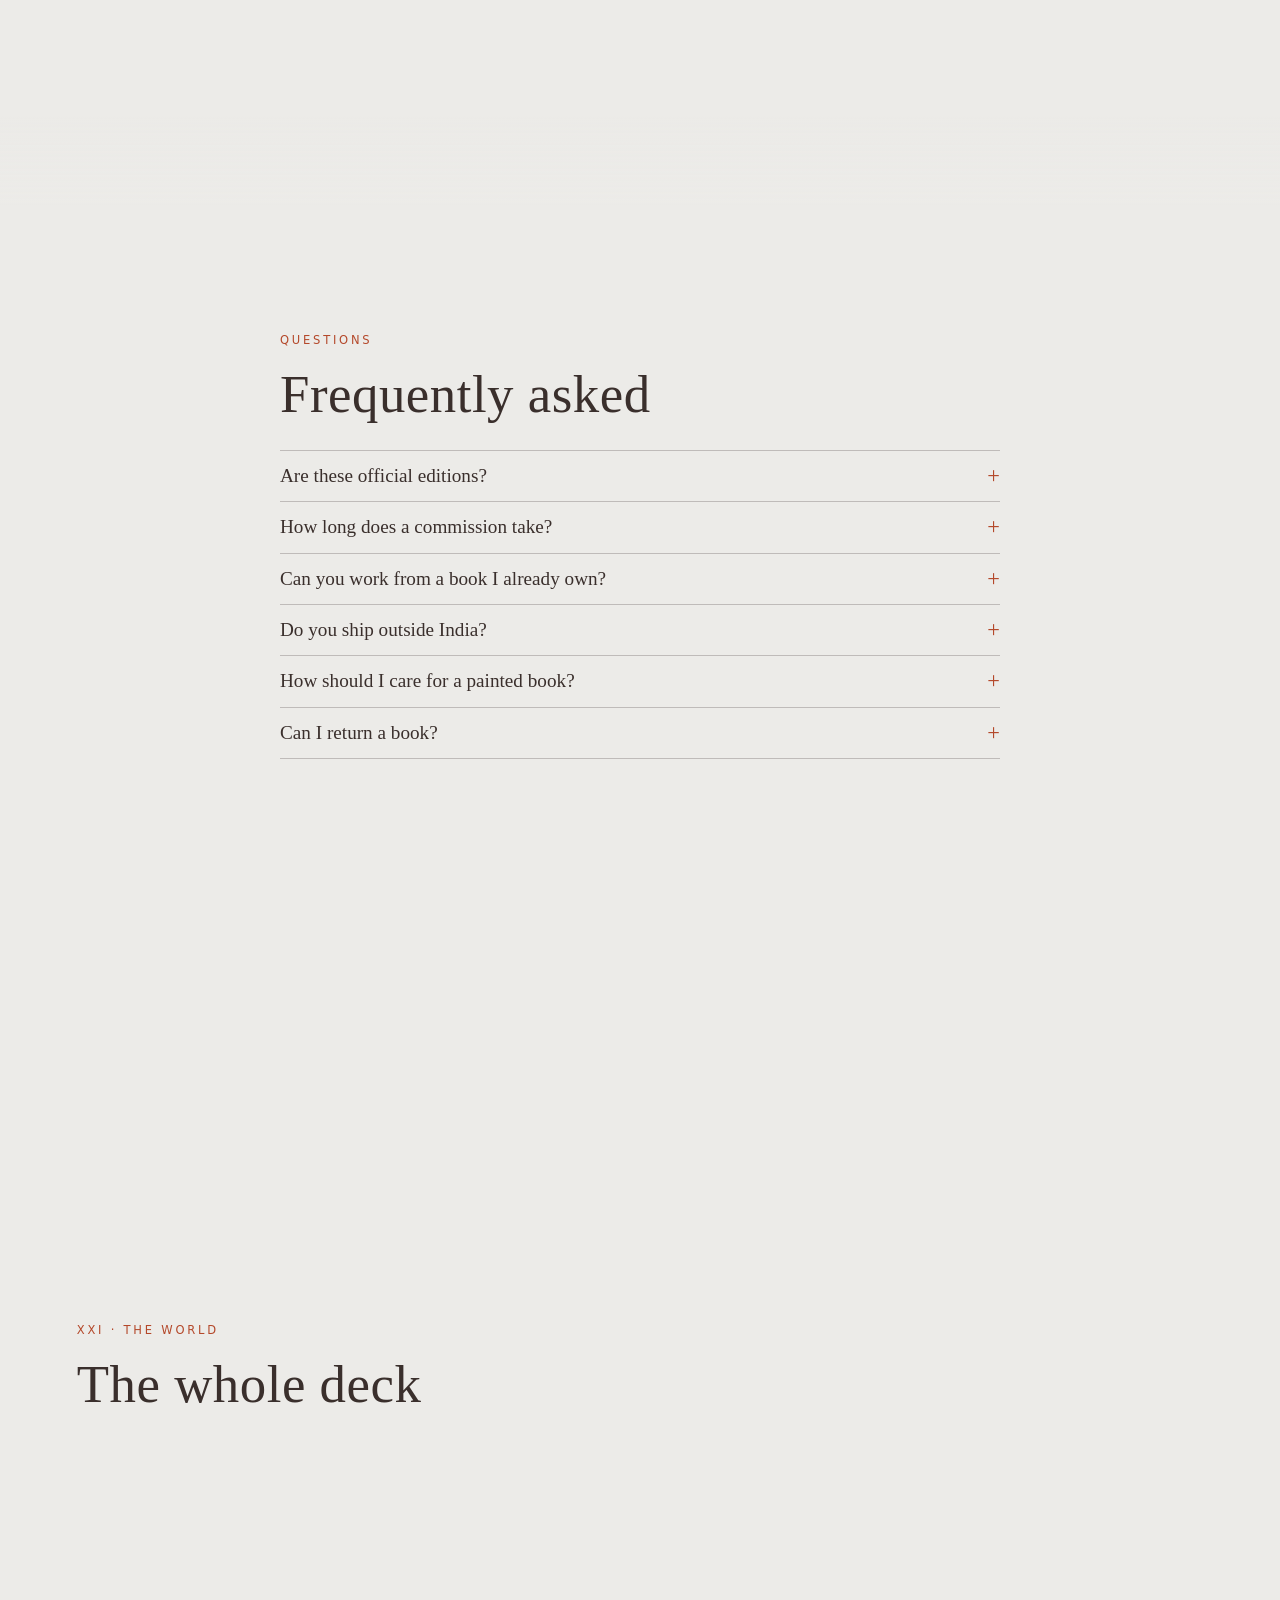
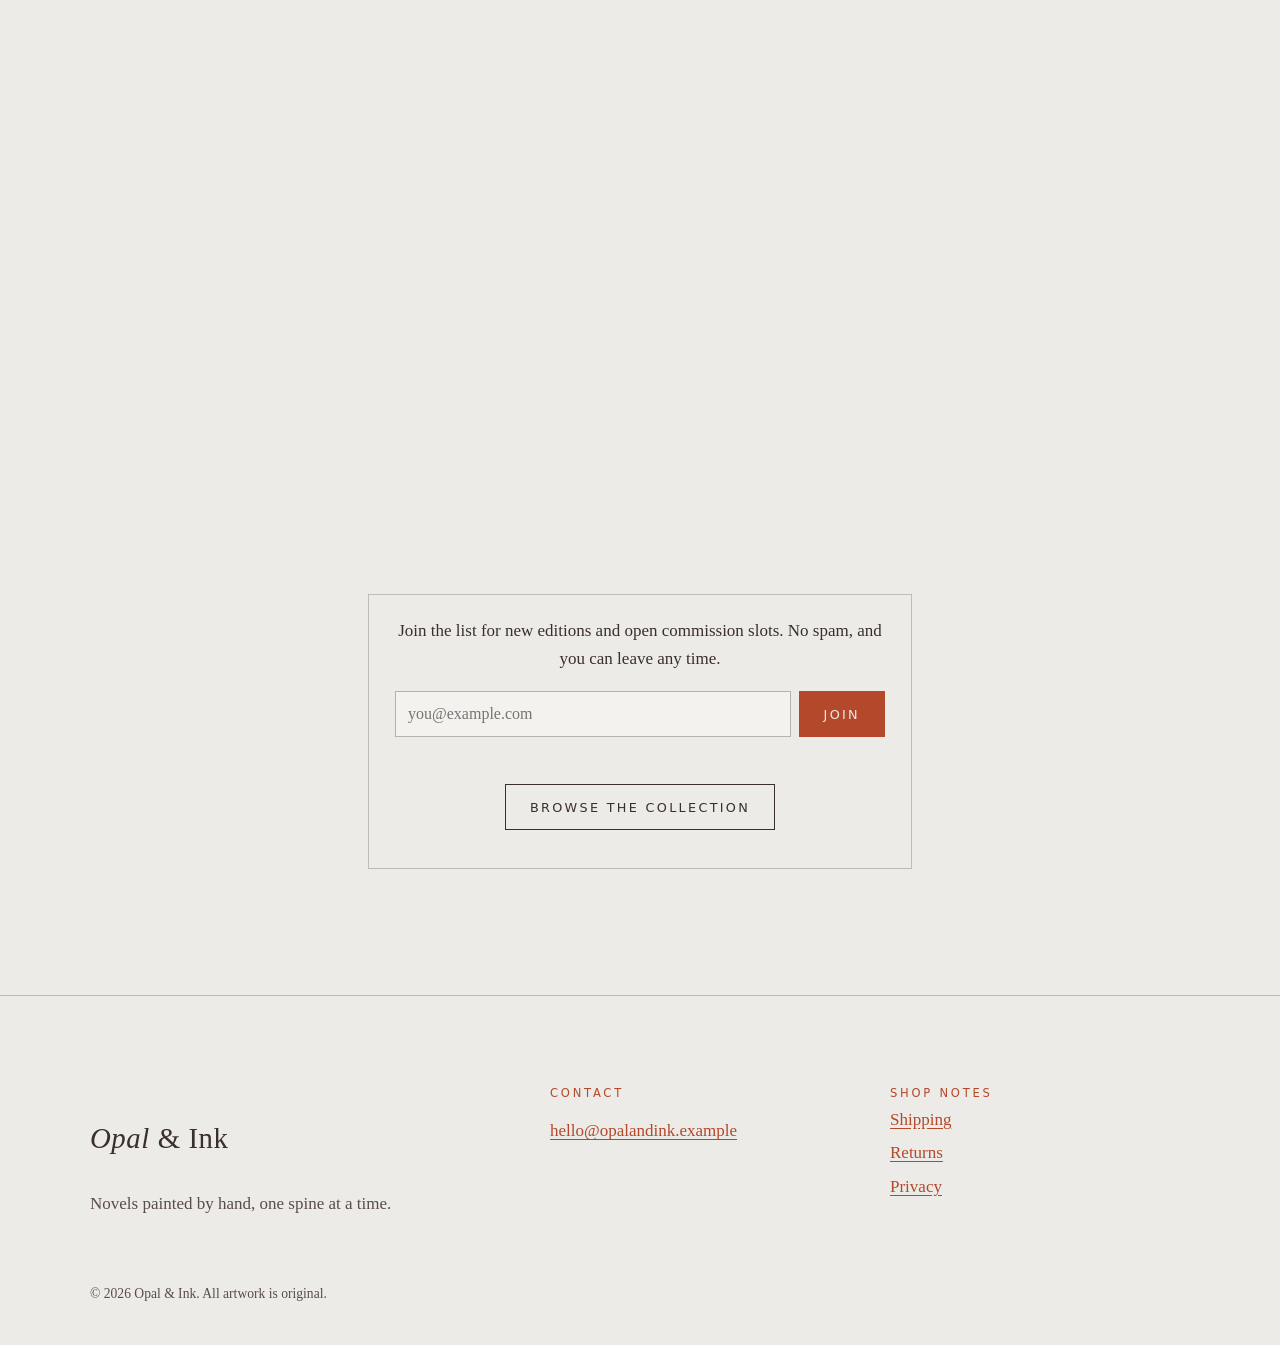
==== commit 8c4f6e6f: "Rename brand to Opal & Ink Co-Authored-By: Claude Sonnet 5.5 <noreply@anthropic.com>" ====
--- a/index.html
+++ b/index.html
@@ -3,8 +3,8 @@
 <head>
 <meta charset="utf-8">
 <meta name="viewport" content="width=device-width, initial-scale=1, viewport-fit=cover">
-<title>Inky &amp; Co. | Hand-painted novels</title>
-<meta name="description" content="Inky &amp; Co. paints novels by hand: painted covers, painted page edges and illustrated plates, one spine at a time.">
+<title>Opal &amp; Ink | Hand-painted novels</title>
+<meta name="description" content="Opal &amp; Ink paints novels by hand: painted covers, painted page edges and illustrated plates, one spine at a time.">
 <meta name="theme-color" content="#ECEBE8">
 <link rel="icon" href="data:image/svg+xml,%3Csvg xmlns='http://www.w3.org/2000/svg' viewBox='0 0 32 32'%3E%3Crect width='32' height='32' fill='%23ECEBE8'/%3E%3Cpath d='M16 3l2.6 10.4L29 16l-10.4 2.6L16 29l-2.6-10.4L3 16l10.4-2.6z' fill='%23C9542F'/%3E%3C/svg%3E">
 <link rel="stylesheet" href="css/styles.css">
@@ -17,7 +17,7 @@
 <div id="live" class="sr" aria-live="polite"></div>
 
 <header class="top">
-  <a class="mark" href="#hero" aria-label="Inky &amp; Co., back to the top"><span>Inky</span> &amp; Co.</a>
+  <a class="mark" href="#hero" aria-label="Opal &amp; Ink, back to the top"><span>Opal</span> &amp; Ink</a>
   <nav id="nav" class="nav" aria-label="Main">
     <a href="#shop">Shop</a><a href="#commissions">Commissions</a><a href="#craft">Our Craft</a><a href="#about">About</a><a href="#faq">FAQ</a><a href="#contact">Contact</a>
   </nav>
@@ -34,7 +34,7 @@
   <section id="hero" class="stage left" aria-labelledby="h-hero">
     <div class="copy">
       <p class="eyebrow">0 &middot; The Jester</p>
-      <h1 id="h-hero" class="reveal">Inky &amp; Co.</h1>
+      <h1 id="h-hero" class="reveal">Opal &amp; Ink</h1>
       <p class="lede">Novels painted by hand, one spine at a time.</p>
       <p class="cta"><a class="btn solid" href="#shop">Browse the Collection</a><a class="btn" href="#commissions">Commission a Book</a></p>
     </div>
@@ -119,7 +119,7 @@
       <p class="eyebrow">XVII &middot; The Star</p>
       <h2 id="h-about" class="reveal">The maker</h2>
       <!-- OWNER: replace this draft with your own story. -->
-      <p>Inky &amp; Co. is a small studio that rebinds and paints novels by hand. Every book starts as a story someone loves and ends as an object meant to be kept: resewn, cased in cloth, painted, gilded and sealed.</p>
+      <p>Opal &amp; Ink is a small studio that rebinds and paints novels by hand. Every book starts as a story someone loves and ends as an object meant to be kept: resewn, cased in cloth, painted, gilded and sealed.</p>
       <p>Each design is drawn from scratch, inspired by the mood of a book and never copied from its official art.</p>
       <div class="photo" role="img" aria-label="Photo of the maker goes here"><span>Photo of the maker</span></div>
     </div>
@@ -160,11 +160,11 @@
 
 <footer id="contact" class="foot">
   <div class="inner">
-    <div><p class="mark big"><span>Inky</span> &amp; Co.</p><p class="muted">Novels painted by hand, one spine at a time.</p></div>
+    <div><p class="mark big"><span>Opal</span> &amp; Ink</p><p class="muted">Novels painted by hand, one spine at a time.</p></div>
     <div><h3>Contact</h3><p><a id="mailLink" href="#">hello</a></p><ul id="social" class="plain"></ul></div>
     <div><h3>Shop notes</h3><ul class="plain"><li><button class="link" type="button" data-policy="shipping">Shipping</button></li><li><button class="link" type="button" data-policy="returns">Returns</button></li><li><button class="link" type="button" data-policy="privacy">Privacy</button></li></ul></div>
   </div>
-  <p class="copy-right">&copy; <span id="year">2026</span> Inky &amp; Co. All artwork is original.</p>
+  <p class="copy-right">&copy; <span id="year">2026</span> Opal &amp; Ink. All artwork is original.</p>
 </footer>
 
 <!-- cart drawer -->
@@ -208,7 +208,7 @@
   <h2 id="polTitle"></h2><div id="polBody"></div>
 </dialog>
 
-<noscript><p class="noscript">Inky &amp; Co. needs JavaScript for the shop and the 3D deck. Email us to order or commission a book.</p></noscript>
+<noscript><p class="noscript">Opal &amp; Ink needs JavaScript for the shop and the 3D deck. Email us to order or commission a book.</p></noscript>
 <script type="module" src="js/main.js"></script>
 </body>
 </html>
--- a/css/styles.css
+++ b/css/styles.css
@@ -1,4 +1,4 @@
-/* Inky & Co.. Palette is the painted one: paper, warm grey, charcoal-brown ink, rust. */
+/* Opal & Ink. Palette is the painted one: paper, warm grey, charcoal-brown ink, rust. */
 :root {
   --paper: #ECEBE8; --warm: #CFCAC4; --stone: #B8B2AC; --ink: #3A2F2C; --ink2: #5A4C47;
   --rust: #B4482A; --verm: #C9542F; --poppy: #A33A26; --blush: #D9A9A0; --sage: #6E9C92; --slate: #4E5F5A;
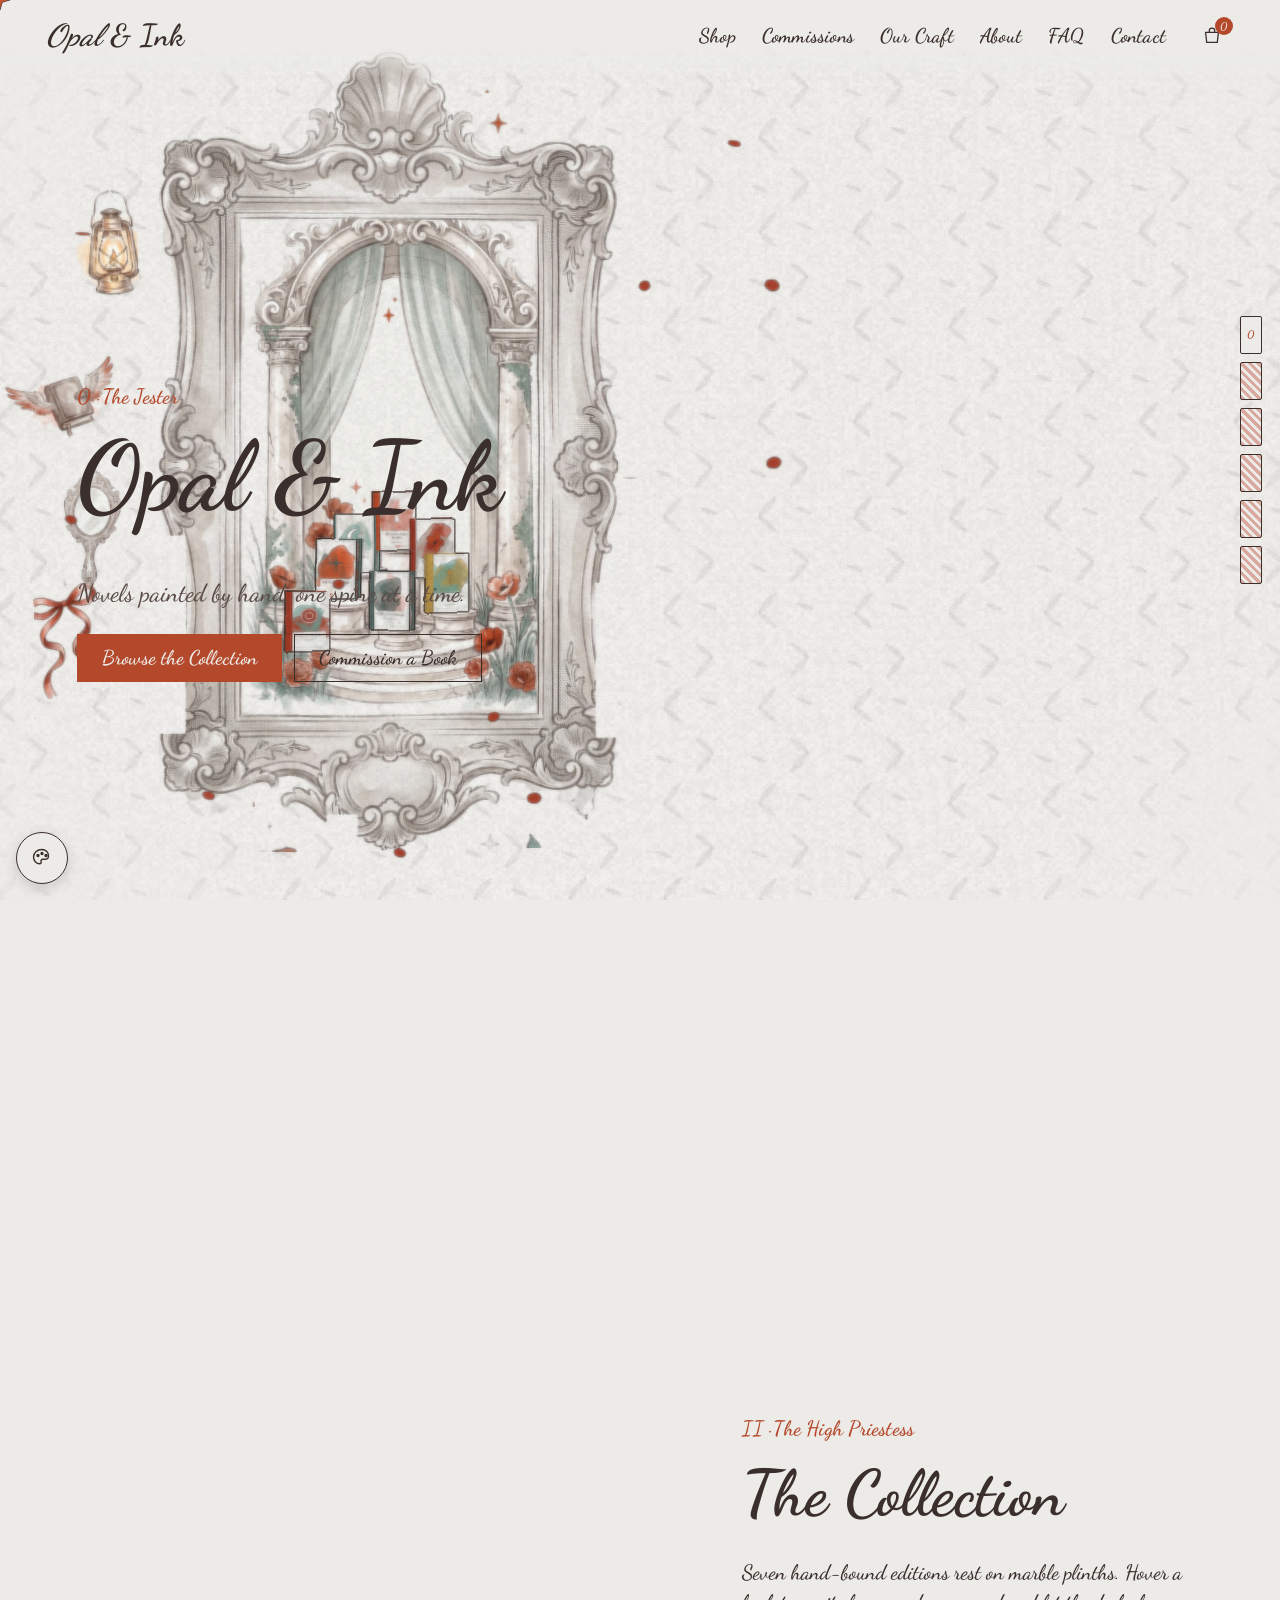
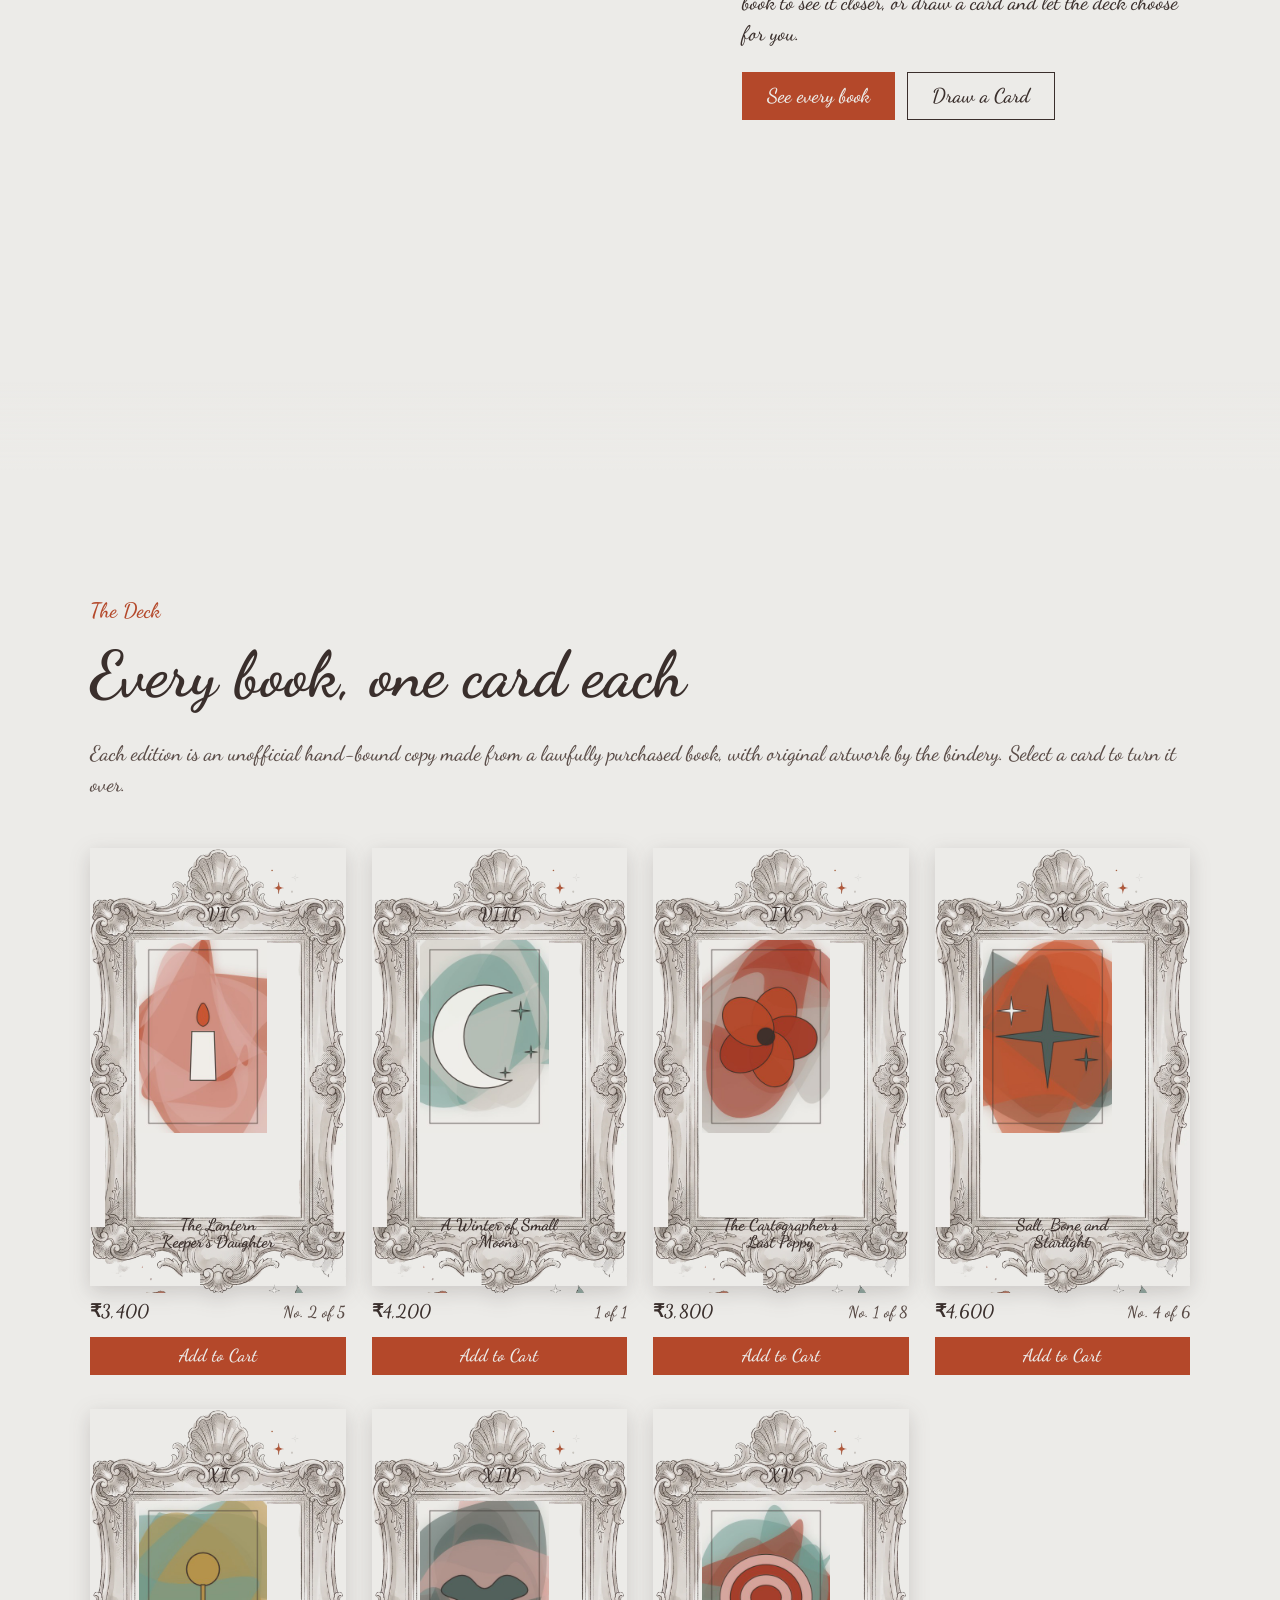
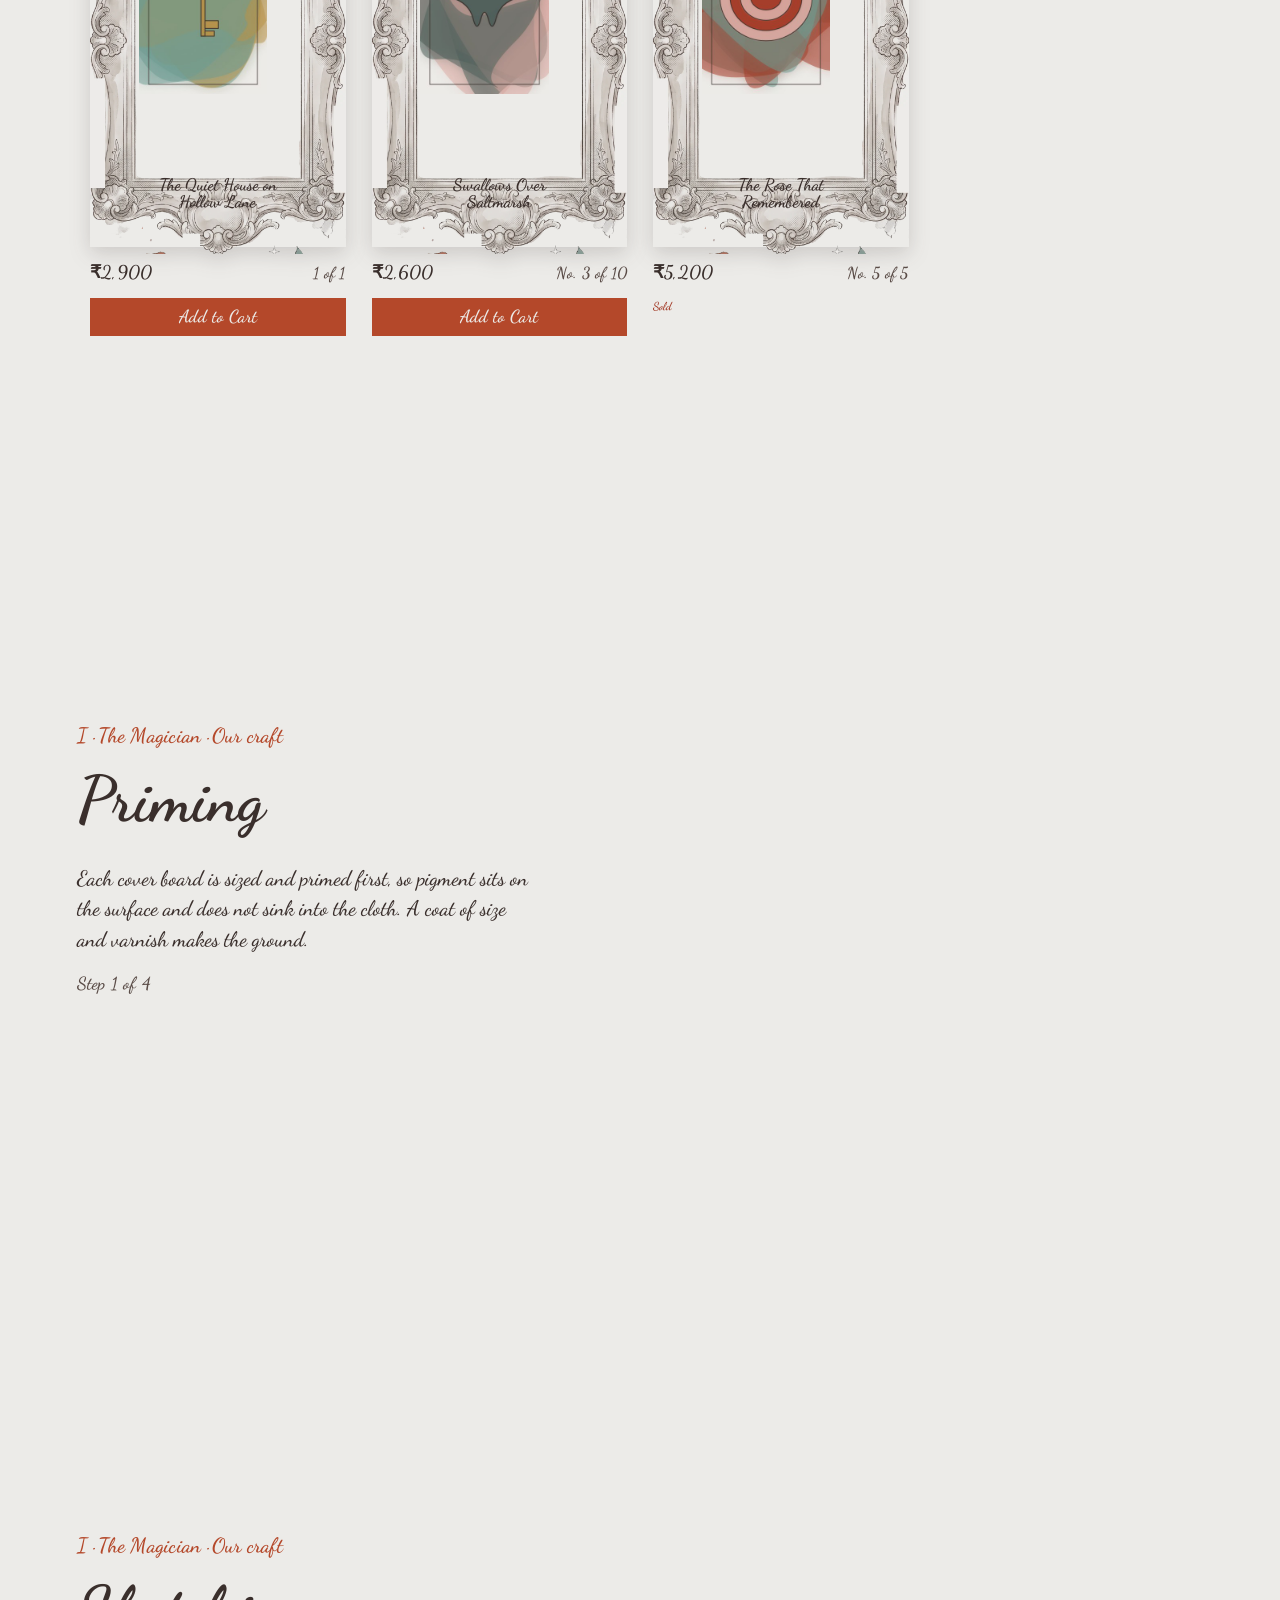
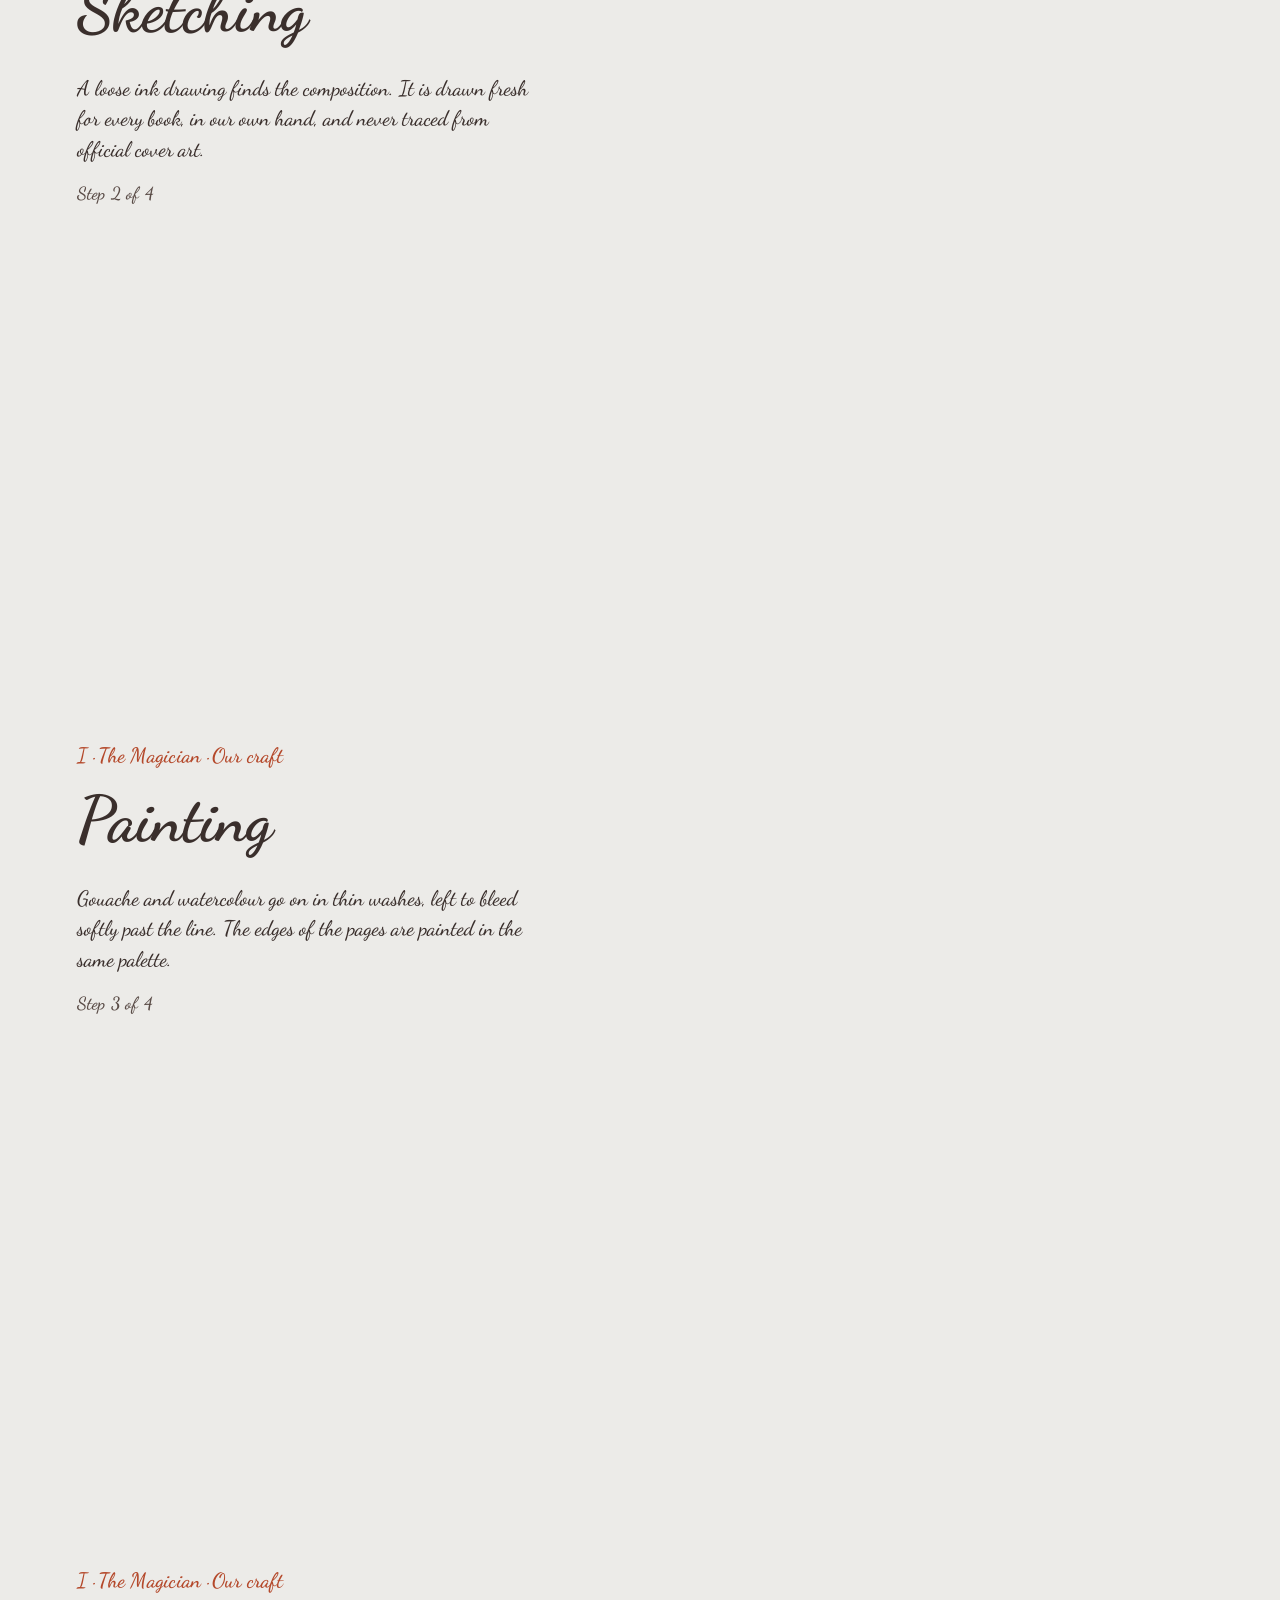
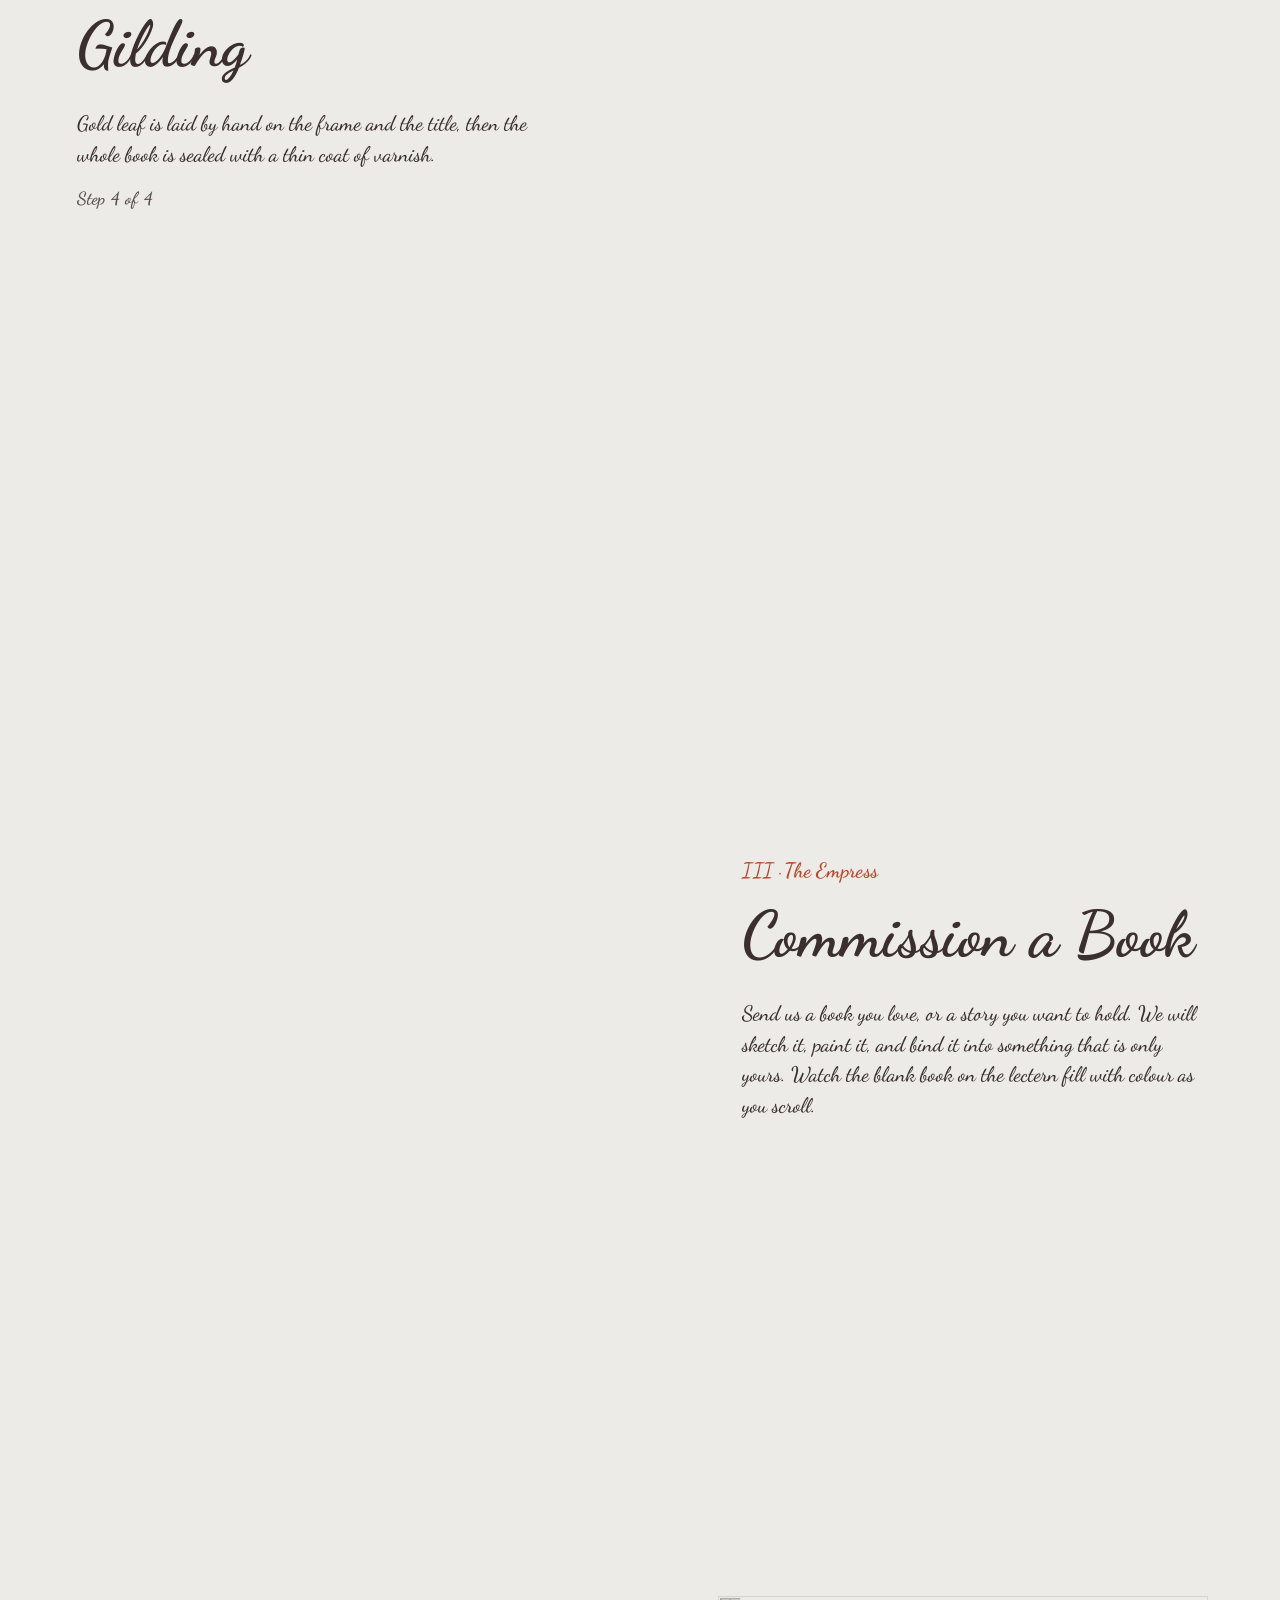
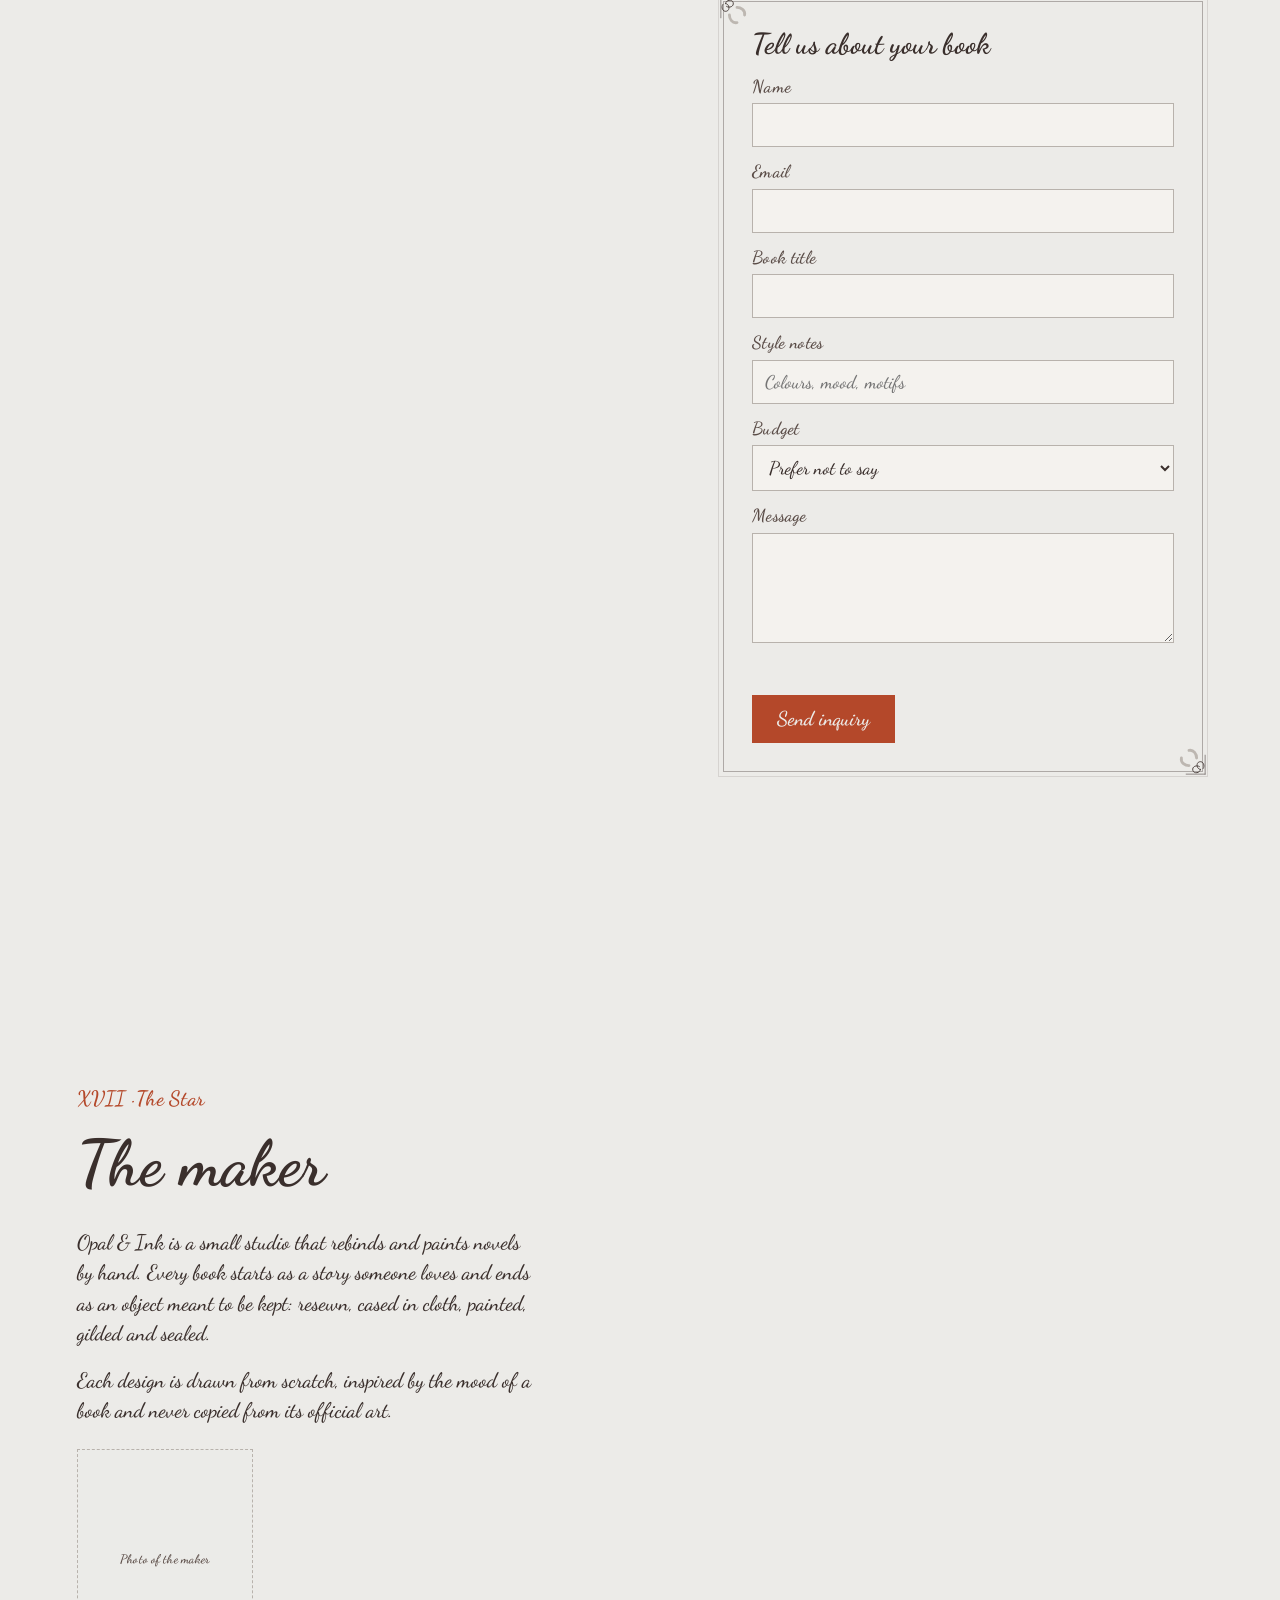
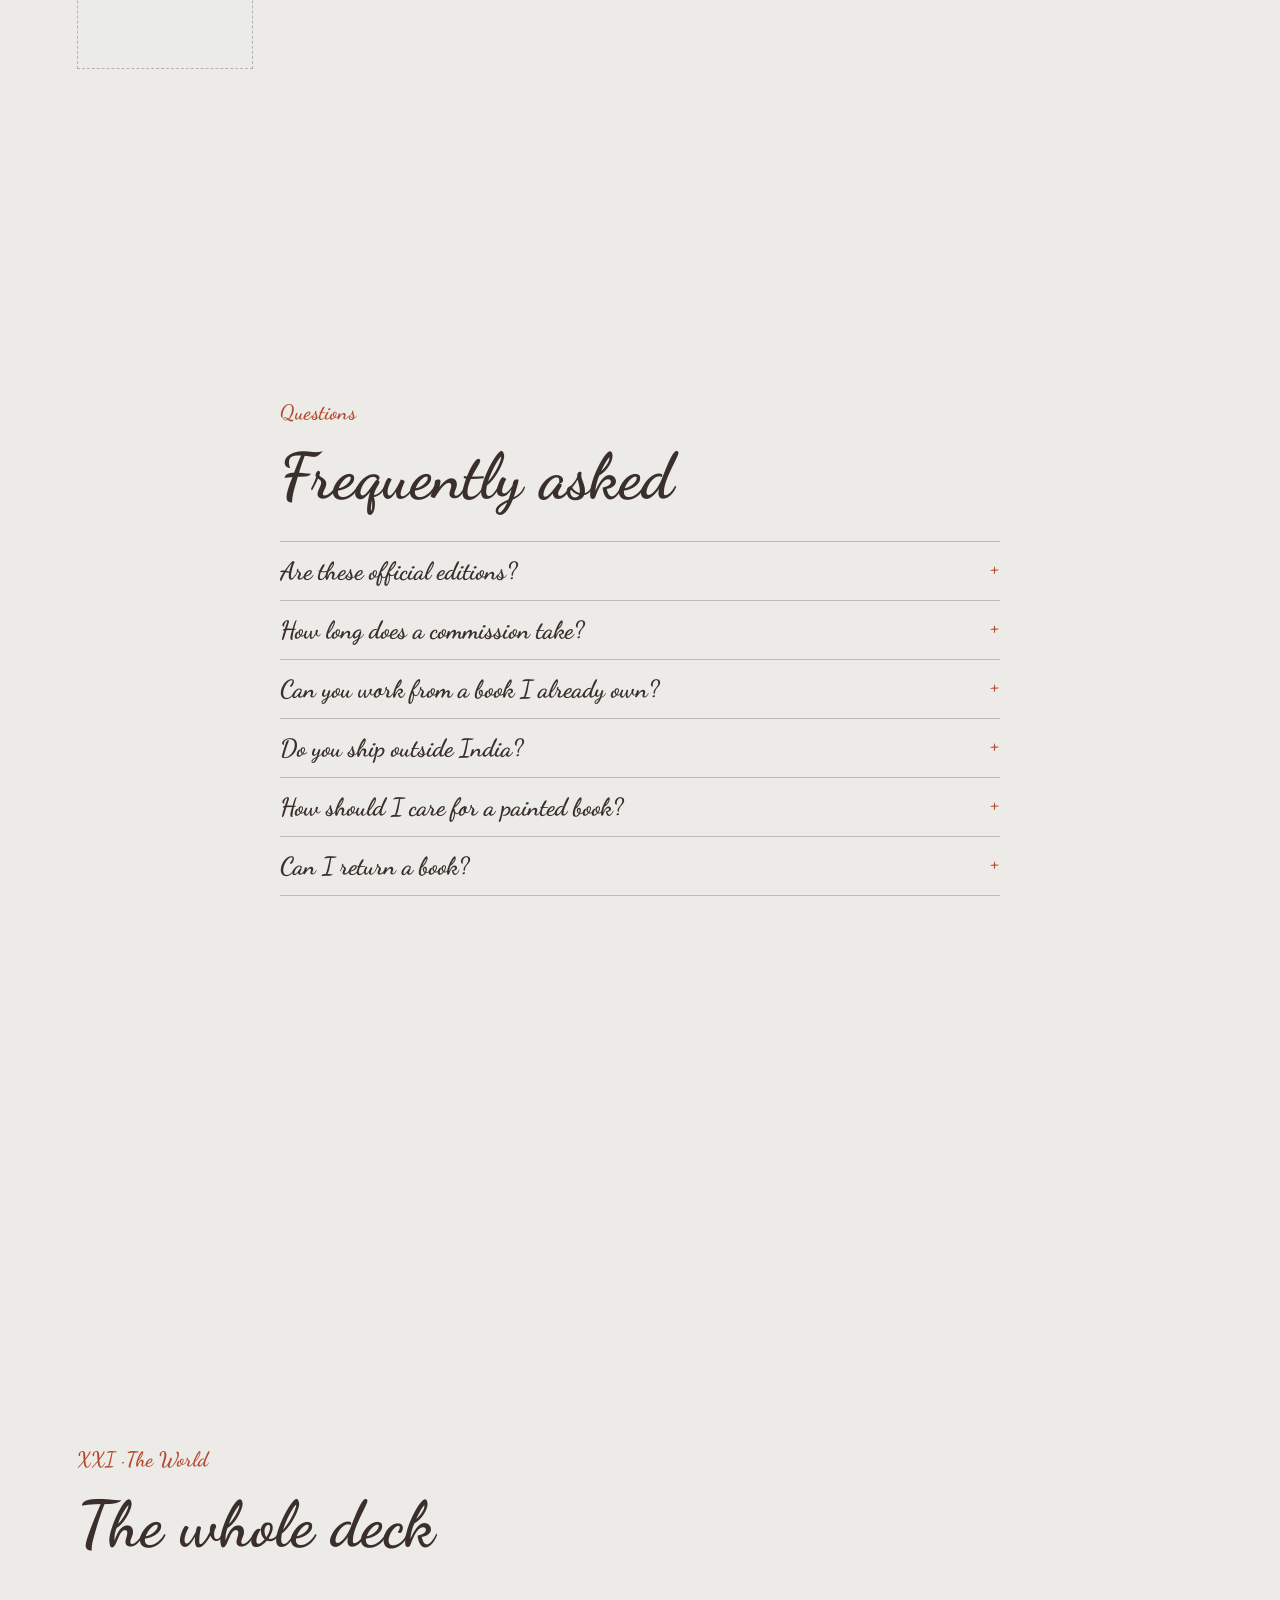
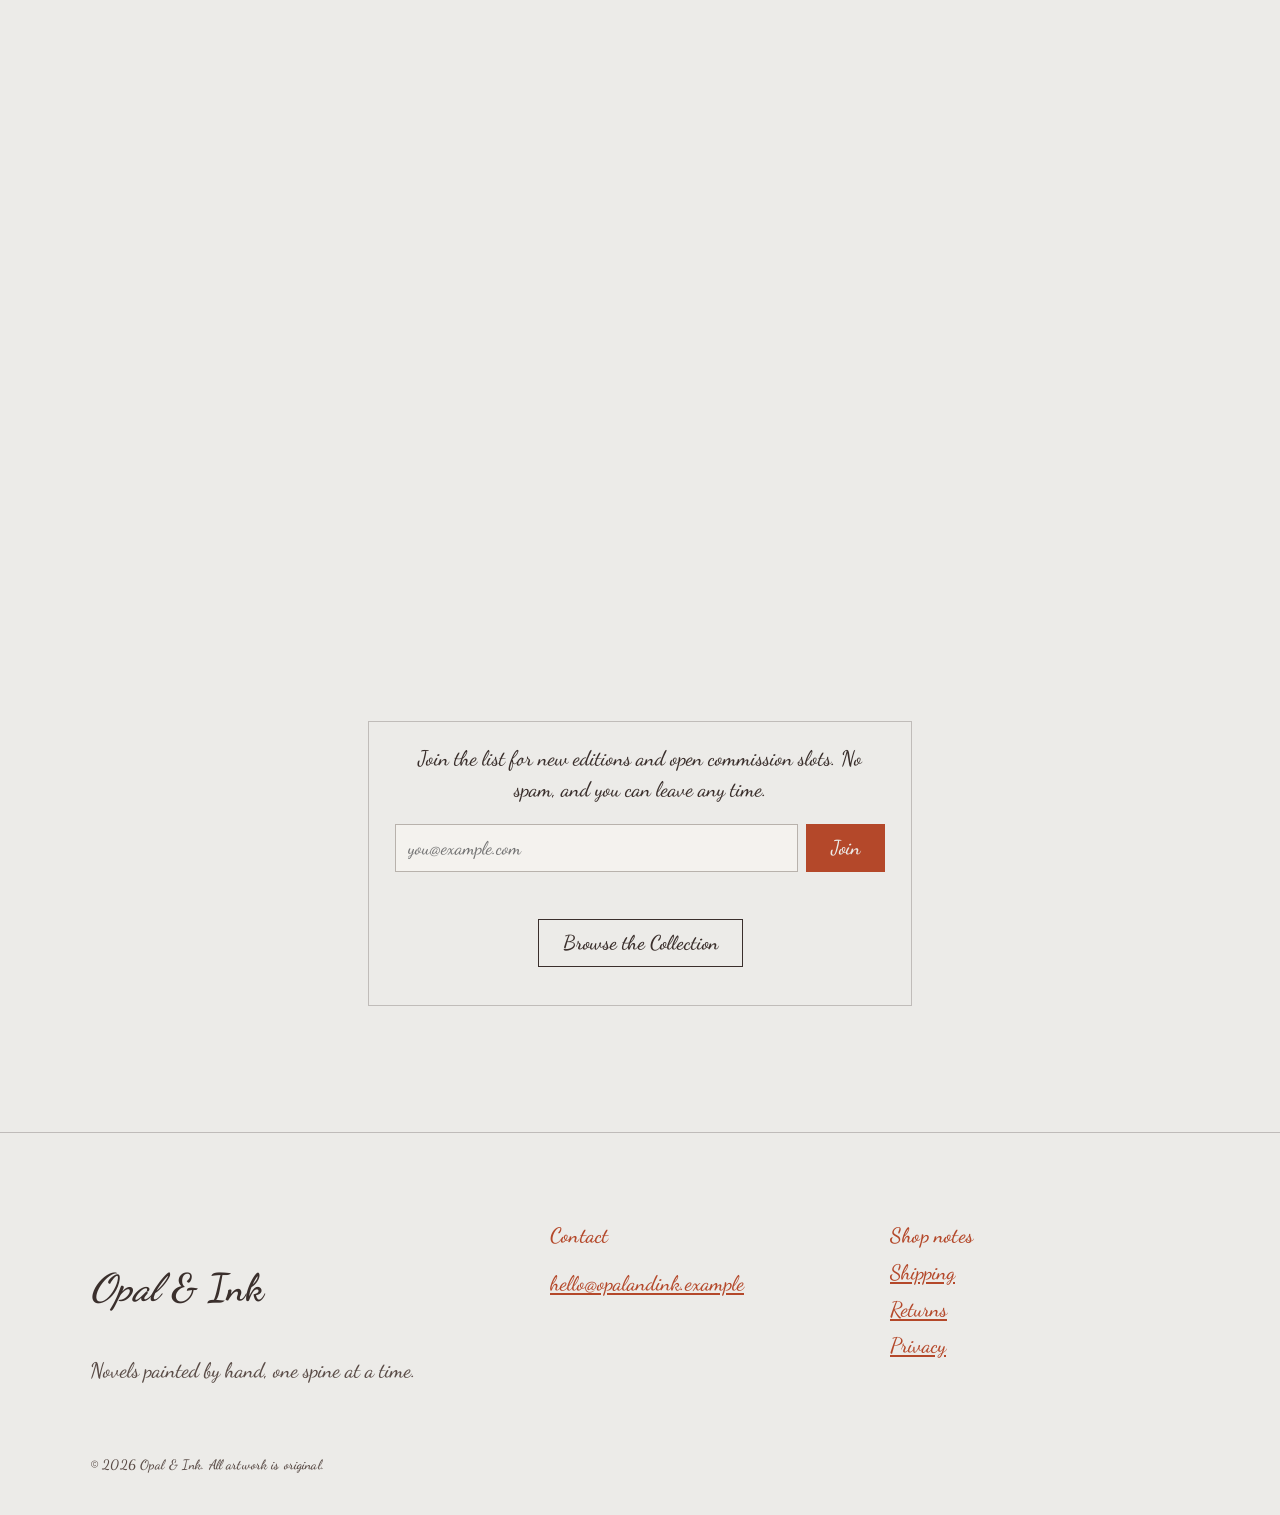
==== commit 1d9826de: "Cursive font, background palette, steadier books, floating objects and petals Co-Authored-By: Claude" ====
--- a/index.html
+++ b/index.html
@@ -29,6 +29,12 @@
 
 <nav id="rail" class="rail" aria-label="Chapters"></nav>
 
+<button id="palBtn" class="palbtn" type="button" aria-expanded="false" aria-controls="palPanel" aria-label="Change the background colour and texture"><svg viewBox="0 0 24 24" width="24" height="24" fill="none" stroke="currentColor" stroke-width="1.4" aria-hidden="true"><path d="M12 3.5c-5 0-8.5 3.4-8.5 7.6 0 4.2 3.3 6.6 6 6.6 1.6 0 2-1 1.6-2-.5-1.2.3-2.4 1.7-2.4h2c2.2 0 3.7-1.4 3.7-3.4C18.5 6 15.6 3.5 12 3.5z"/><circle cx="8" cy="9.5" r="1" fill="currentColor"/><circle cx="12" cy="7.5" r="1" fill="currentColor"/><circle cx="16" cy="9.5" r="1" fill="currentColor"/></svg></button>
+<div id="palPanel" class="palpanel ornate" hidden role="group" aria-label="Background">
+  <p class="eyebrow">Shade</p><div id="shades" class="swatches"></div>
+  <p class="eyebrow">Texture</p><div id="textures" class="chips"></div>
+</div>
+
 <main id="main">
   <!-- 0 · The Jester -->
   <section id="hero" class="stage left" aria-labelledby="h-hero">
--- a/css/styles.css
+++ b/css/styles.css
@@ -1,10 +1,11 @@
 /* Opal & Ink. Palette is the painted one: paper, warm grey, charcoal-brown ink, rust. */
+@font-face { font-family: 'Dancing Script'; src: url('../assets/fonts/dancing-script.woff2') format('woff2'); font-weight: 400 700; font-display: swap; }
 :root {
   --paper: #ECEBE8; --warm: #CFCAC4; --stone: #B8B2AC; --ink: #3A2F2C; --ink2: #5A4C47;
   --rust: #B4482A; --verm: #C9542F; --poppy: #A33A26; --blush: #D9A9A0; --sage: #6E9C92; --slate: #4E5F5A;
-  --serif: 'Didot', 'Bodoni 72', 'Bodoni MT', 'Playfair Display', 'Iowan Old Style', 'Palatino Linotype', Palatino, Georgia, serif;
-  --body: 'Iowan Old Style', 'Palatino Linotype', Palatino, 'Book Antiqua', Georgia, serif;
-  --label: 'Gill Sans', 'Gill Sans MT', 'Trebuchet MS', 'Segoe UI', system-ui, sans-serif;
+  --serif: 'Dancing Script', 'Brush Script MT', cursive;
+  --body: 'Dancing Script', 'Brush Script MT', cursive;
+  --label: 'Dancing Script', 'Brush Script MT', cursive;
   --gut: clamp(18px, 6vw, 96px);
 }
 * { box-sizing: border-box; }
@@ -18,7 +19,7 @@
 .skip { position: fixed; left: 12px; top: -60px; z-index: 100; background: var(--ink); color: var(--paper); padding: 10px 14px; transition: top .2s; }
 .skip:focus { top: 12px; }
 .muted { color: var(--ink2); }
-h1, h2, h3 { font-family: var(--serif); font-weight: 500; line-height: 1.1; margin: 0 0 .5em; text-wrap: balance; letter-spacing: .01em; }
+h1, h2, h3 { font-family: var(--serif); font-weight: 400; line-height: 1.1; margin: 0 0 .5em; text-wrap: balance; letter-spacing: .01em; }
 h1 { font-size: clamp(2.6rem, 6.2vw, 5rem); }
 h2 { font-size: clamp(2rem, 4.2vw, 3.3rem); }
 h3 { font-size: 1.35rem; }
@@ -34,7 +35,7 @@
 .loading.done { opacity: 0; visibility: hidden; }
 
 /* header */
-.top { position: fixed; z-index: 40; top: 0; left: 0; right: 0; display: flex; align-items: center; gap: 24px; padding: calc(14px + env(safe-area-inset-top, 0px)) calc(var(--gut) * .6 + env(safe-area-inset-right, 0px)) 22px calc(var(--gut) * .6 + env(safe-area-inset-left, 0px)); background: linear-gradient(var(--paper) 55%, rgba(236,235,232,0)); }
+.top { position: fixed; z-index: 40; top: 0; left: 0; right: 0; display: flex; align-items: center; gap: 24px; padding: calc(14px + env(safe-area-inset-top, 0px)) calc(var(--gut) * .6 + env(safe-area-inset-right, 0px)) 22px calc(var(--gut) * .6 + env(safe-area-inset-left, 0px)); background: linear-gradient(var(--paper) 55%, color-mix(in srgb, var(--paper) 0%, transparent)); }
 .mark { font-family: var(--serif); font-size: 1.35rem; color: var(--ink); text-decoration: none; letter-spacing: .02em; white-space: nowrap; }
 .mark span { font-style: italic; }
 .mark.big { font-size: 1.8rem; }
@@ -67,12 +68,12 @@
 #hero { min-height: 120vh; }
 .copy { width: min(32rem, 36vw); }
 .stage.center .copy { width: min(34rem, 90vw); }
-.stage.end .copy { background: rgba(236,235,232,.94); padding: 22px 26px; border: 1px solid rgba(58,47,44,.25); }
+.stage.end .copy { background: color-mix(in srgb, var(--paper) 94%, transparent); padding: 22px 26px; border: 1px solid rgba(58,47,44,.25); }
 .copy p { margin: 0 0 1rem; }
 .cta { display: flex; flex-wrap: wrap; gap: 12px; margin-top: 1.4rem !important; }
 .stage.center .cta { justify-content: center; }
 .stepno { color: var(--ink2); }
-.photo { margin-top: 1.4rem; width: 11rem; aspect-ratio: 4/5; border: 1px dashed var(--stone); display: grid; place-items: center; color: var(--ink2); font: .78rem var(--label); letter-spacing: .1em; text-transform: uppercase; background: rgba(236,235,232,.6); }
+.photo { margin-top: 1.4rem; width: 11rem; aspect-ratio: 4/5; border: 1px dashed var(--stone); display: grid; place-items: center; color: var(--ink2); font: .78rem var(--label); letter-spacing: .1em; text-transform: uppercase; background: color-mix(in srgb, var(--paper) 60%, transparent); }
 .reveal .w { display: inline-block; opacity: 0; transform: translateY(.45em); transition: opacity 1.1s ease, transform 1.1s ease; transition-delay: calc(var(--i) * 140ms); }
 .reveal.in .w { opacity: 1; transform: none; }
 
@@ -89,7 +90,7 @@
 
 /* panels over opaque paper */
 .panel { position: relative; z-index: 2; background: var(--paper); padding: 14vh var(--gut); }
-.panel::before { content: ''; position: absolute; left: 0; right: 0; top: -90px; height: 90px; background: linear-gradient(rgba(236,235,232,0), var(--paper)); pointer-events: none; }
+.panel::before { content: ''; position: absolute; left: 0; right: 0; top: -90px; height: 90px; background: linear-gradient(color-mix(in srgb, var(--paper) 0%, transparent), var(--paper)); pointer-events: none; }
 .inner { max-width: 1100px; margin: 0 auto; }
 .inner.narrow { max-width: 720px; }
 .ornate { position: relative; background: var(--paper); border: 1px solid rgba(58,47,44,.35); box-shadow: 0 0 0 4px var(--paper), 0 0 0 5px rgba(58,47,44,.12); }
@@ -103,9 +104,9 @@
 .tface { position: relative; width: 100%; aspect-ratio: 7 / 12; padding: 0; border: 0; cursor: pointer; background: var(--paper); color: inherit; font: inherit; filter: drop-shadow(0 6px 10px rgba(58,47,44,.18)); transition: transform .5s; }
 .tface:hover, .tface:focus-visible { transform: translateY(-6px) rotate(-.8deg); }
 .tface .cardart { position: absolute; inset: 0; }
-.tface .num { position: absolute; top: 5.8%; left: 0; right: 0; text-align: center; color: var(--ink); font-size: .85rem; letter-spacing: .3em; }
-.tface .cover { position: absolute; left: 14%; right: 14%; top: 12.5%; height: 54%; object-fit: cover; object-position: top; }
-.tface .banner { position: absolute; left: 12%; right: 12%; bottom: 5.2%; text-align: center; font: 600 .82rem/1.15 var(--serif); color: var(--ink); padding: 0 4px; }
+.tface .num { position: absolute; top: 12%; left: 0; right: 0; text-align: center; color: var(--ink); font-size: .85rem; letter-spacing: .3em; }
+.tface .cover { position: absolute; left: 19%; right: 19%; top: 21%; height: 44%; object-fit: cover; object-position: center; }
+.tface .banner { position: absolute; left: 24%; right: 24%; bottom: 8.2%; text-align: center; font: 400 .86rem/1.15 var(--serif); color: var(--ink); padding: 0 4px; }
 .tcard .meta { display: flex; justify-content: space-between; align-items: baseline; gap: 10px; font-family: var(--label); font-size: .85rem; letter-spacing: .04em; }
 .tcard .ed { color: var(--ink2); font-size: .72rem; }
 .tcard .sold { color: var(--poppy); text-transform: uppercase; letter-spacing: .16em; font-size: .72rem; }
@@ -204,7 +205,7 @@
   .rail { display: none; }
   .stage, .stage.right, .stage.center { align-items: flex-end; justify-content: stretch; padding: 0 16px 6vh; min-height: 105vh; }
   .stage.step { min-height: 85vh; }
-  .copy, .stage.center .copy, .formcopy { width: 100%; background: rgba(236,235,232,.93); padding: 22px 20px; border: 1px solid rgba(58,47,44,.2); }
+  .copy, .stage.center .copy, .formcopy { width: 100%; background: color-mix(in srgb, var(--paper) 93%, transparent); padding: 22px 20px; border: 1px solid rgba(58,47,44,.2); }
   .stage.center .copy { text-align: center; }
   .formcopy { background: transparent; padding: 0; border: 0; }
   .back { grid-template-columns: 1fr; padding: 22px 18px; }
@@ -221,3 +222,36 @@
   .front { opacity: 1; } .back { transform: none; opacity: 0; visibility: hidden; position: absolute; inset: 0; }
   .flipped .front { opacity: 0; visibility: hidden; } .flipped .back { opacity: 1; visibility: visible; position: relative; }
 }
+
+/* ---- cursive type: script for everything, so no capitals or tracking ---- */
+body { font-size: 21px; line-height: 1.45; font-weight: 500; }
+h1, h2, h3 { font-weight: 700; letter-spacing: 0; line-height: 1.02; }
+h1 { font-size: clamp(3.4rem, 7.6vw, 6.4rem); }
+h2 { font-size: clamp(2.5rem, 5vw, 4.1rem); }
+h3 { font-size: 1.8rem; }
+.eyebrow, .stepno, .count, .hint, label, .tcard .num, .tface .num, dt, .nav, .btn, .copy-right, .foot h3, .tcard .meta, .tcard .sold, .qty, .photo, .rcard .f, .status {
+  font-family: var(--serif); text-transform: none; letter-spacing: .01em; font-weight: 600; }
+.eyebrow, .foot h3 { font-size: 1.3rem; } .stepno, .hint, dt { font-size: 1.1rem; } label { font-size: 1.1rem; }
+.nav { font-size: 1.25rem; gap: 26px; } .nav a { padding: 4px 0; }
+.btn { font-size: 1.25rem; letter-spacing: 0; min-height: 48px; } .btn.small { font-size: 1.1rem; }
+.lede { font-size: 1.55rem; font-style: normal; }
+.mark { font-size: 1.9rem; font-weight: 700; } .mark.big { font-size: 2.4rem; }
+.tface .banner { font-size: 1.05rem; font-weight: 700; line-height: 1; } .tface .num { font-size: 1.15rem; letter-spacing: 0; }
+.tcard .meta { font-size: 1.15rem; } .tcard .ed { font-size: 1rem; }
+summary { font-size: 1.55rem; font-weight: 700; } .price { font-size: 2rem; }
+input, select, textarea { font-family: var(--serif); font-size: 1.15rem; font-weight: 500; }
+.line .t { font-size: 1.3rem; }
+.rcard .f { font: normal 700 11px/36px var(--serif); }
+
+/* ---- background palette ---- */
+.palbtn { position: fixed; z-index: 45; left: calc(16px + env(safe-area-inset-left, 0px)); bottom: calc(16px + env(safe-area-inset-bottom, 0px)); width: 52px; height: 52px; border-radius: 50%; border: 1px solid var(--ink); background: var(--paper); color: var(--ink); display: grid; place-items: center; cursor: pointer; box-shadow: 0 4px 14px rgba(58,47,44,.2); transition: transform .3s; }
+.palbtn:hover { transform: rotate(-12deg) scale(1.06); color: var(--rust); }
+.palpanel { position: fixed; z-index: 45; left: calc(16px + env(safe-area-inset-left, 0px)); bottom: calc(82px + env(safe-area-inset-bottom, 0px)); width: min(300px, calc(100vw - 32px)); padding: 18px 18px 14px; }
+.palpanel .eyebrow { margin: 0 0 8px; }
+.swatches { display: flex; flex-wrap: wrap; gap: 10px; margin-bottom: 14px; }
+.sw { width: 40px; height: 40px; border-radius: 50%; border: 1px solid rgba(58,47,44,.45); background: var(--c); cursor: pointer; }
+.sw[aria-pressed="true"] { outline: 2px solid var(--rust); outline-offset: 2px; }
+.chips { display: flex; flex-wrap: wrap; gap: 8px; }
+.chip { font: 600 1.1rem var(--serif); min-height: 40px; padding: 0 14px; border: 1px solid var(--stone); background: transparent; color: var(--ink); cursor: pointer; }
+.chip[aria-pressed="true"] { background: var(--rust); border-color: var(--rust); color: #fff; }
+@media (max-width: 899px) { .palbtn { width: 42px; height: 42px; top: calc(70px + env(safe-area-inset-top, 0px)); bottom: auto; left: calc(12px + env(safe-area-inset-left, 0px)); } .palpanel { top: calc(120px + env(safe-area-inset-top, 0px)); bottom: auto; left: calc(12px + env(safe-area-inset-left, 0px)); } }
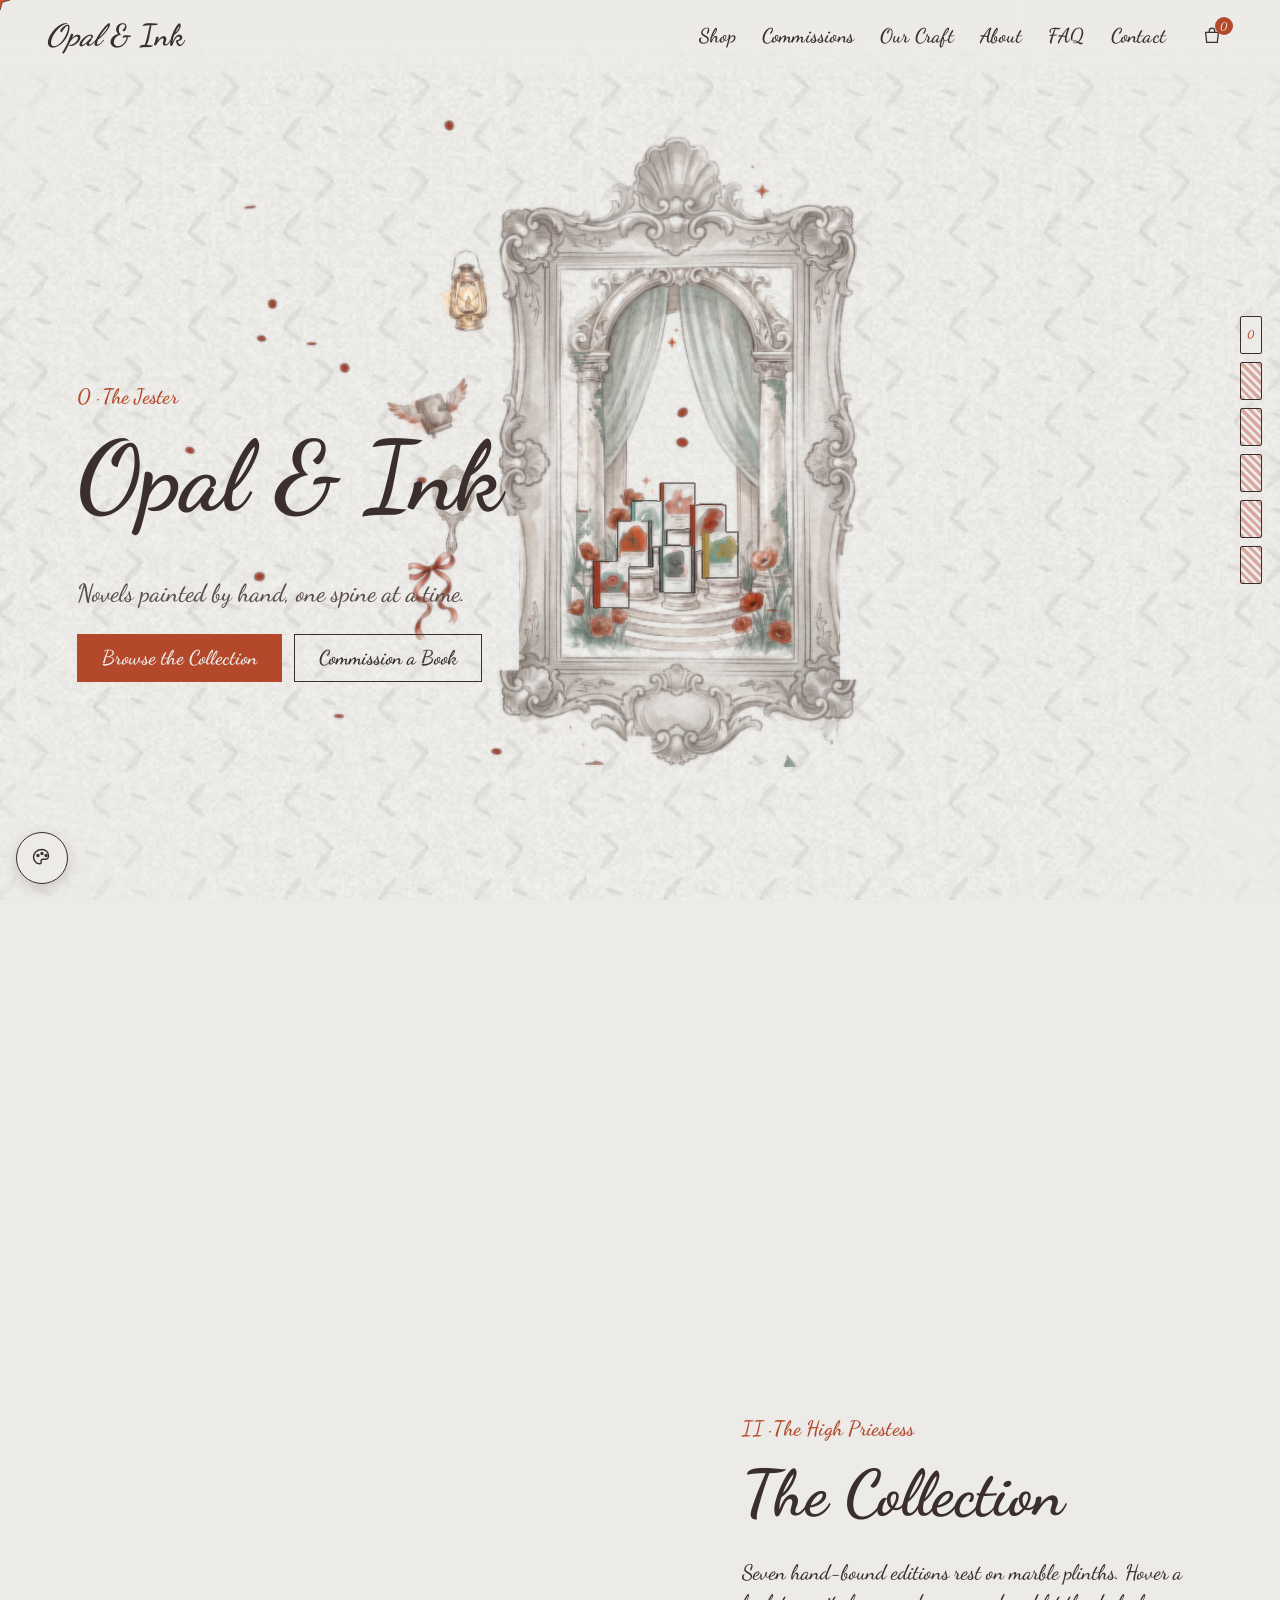
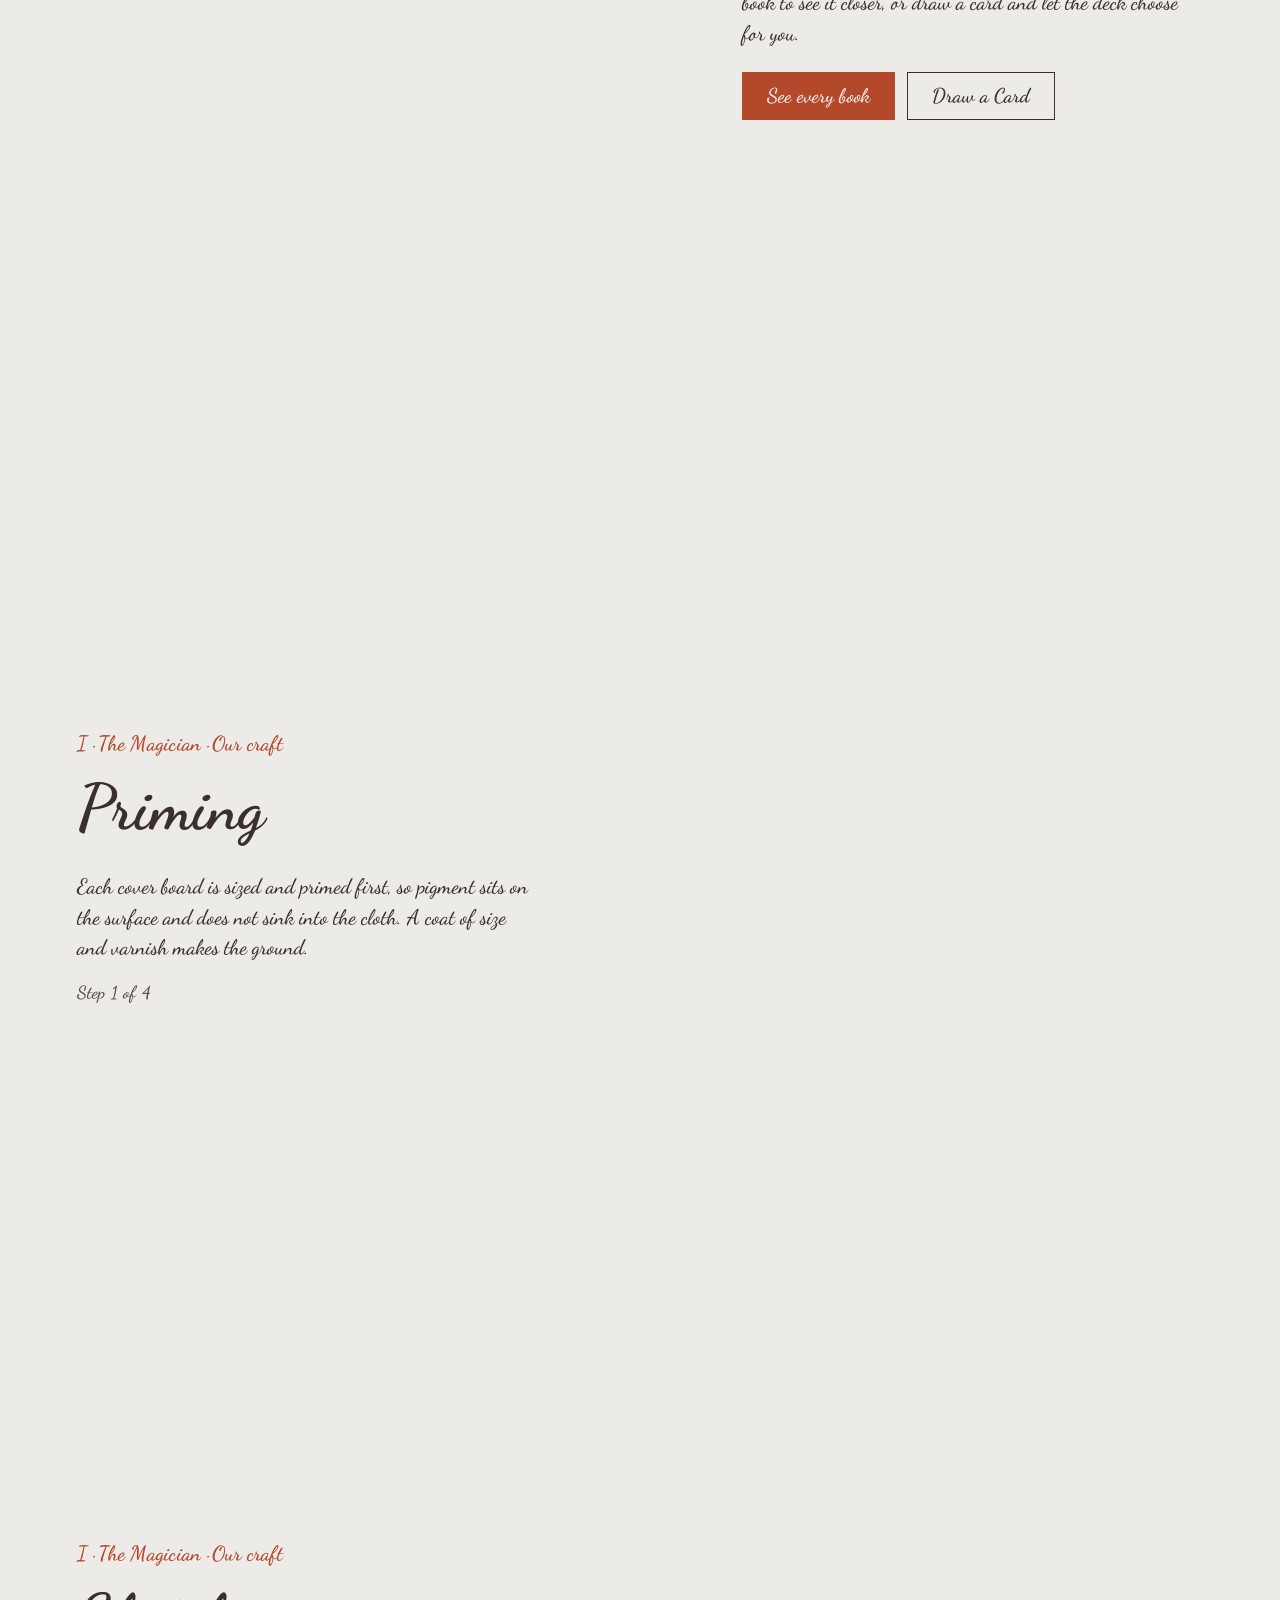
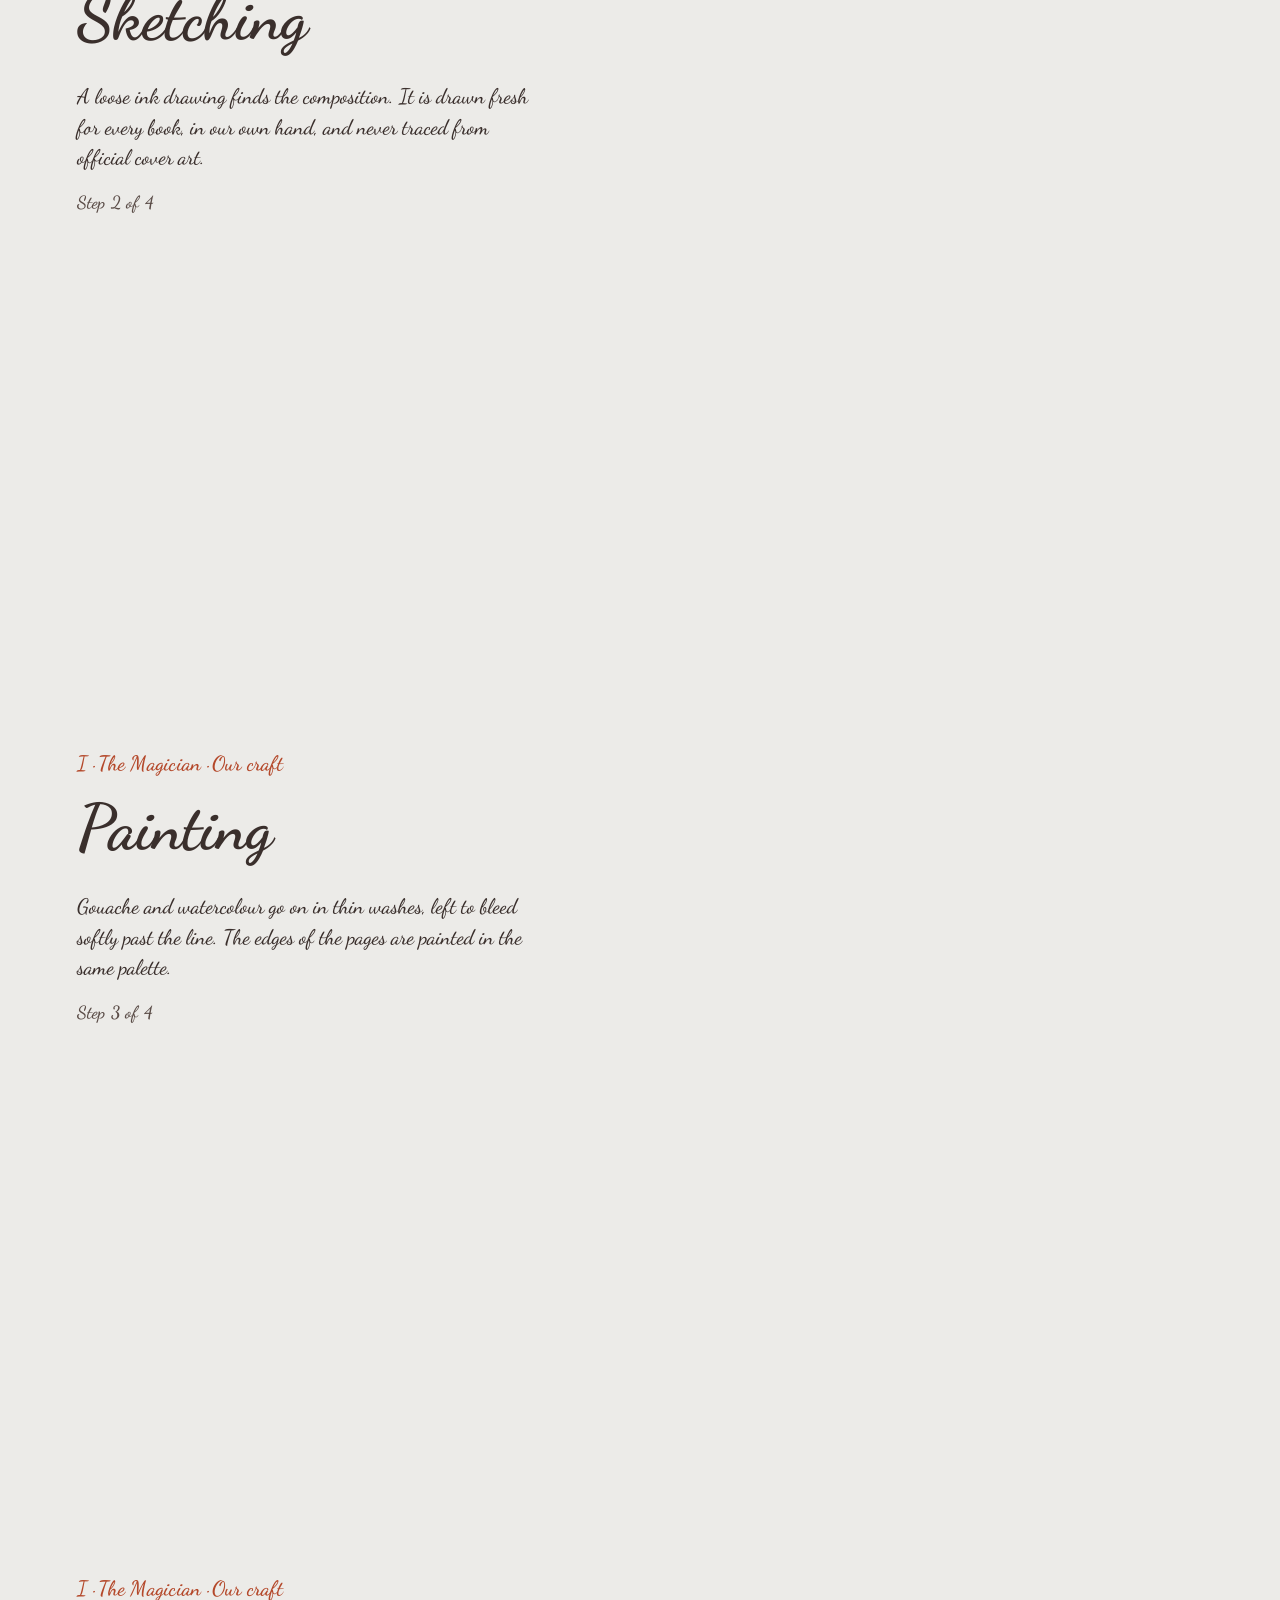
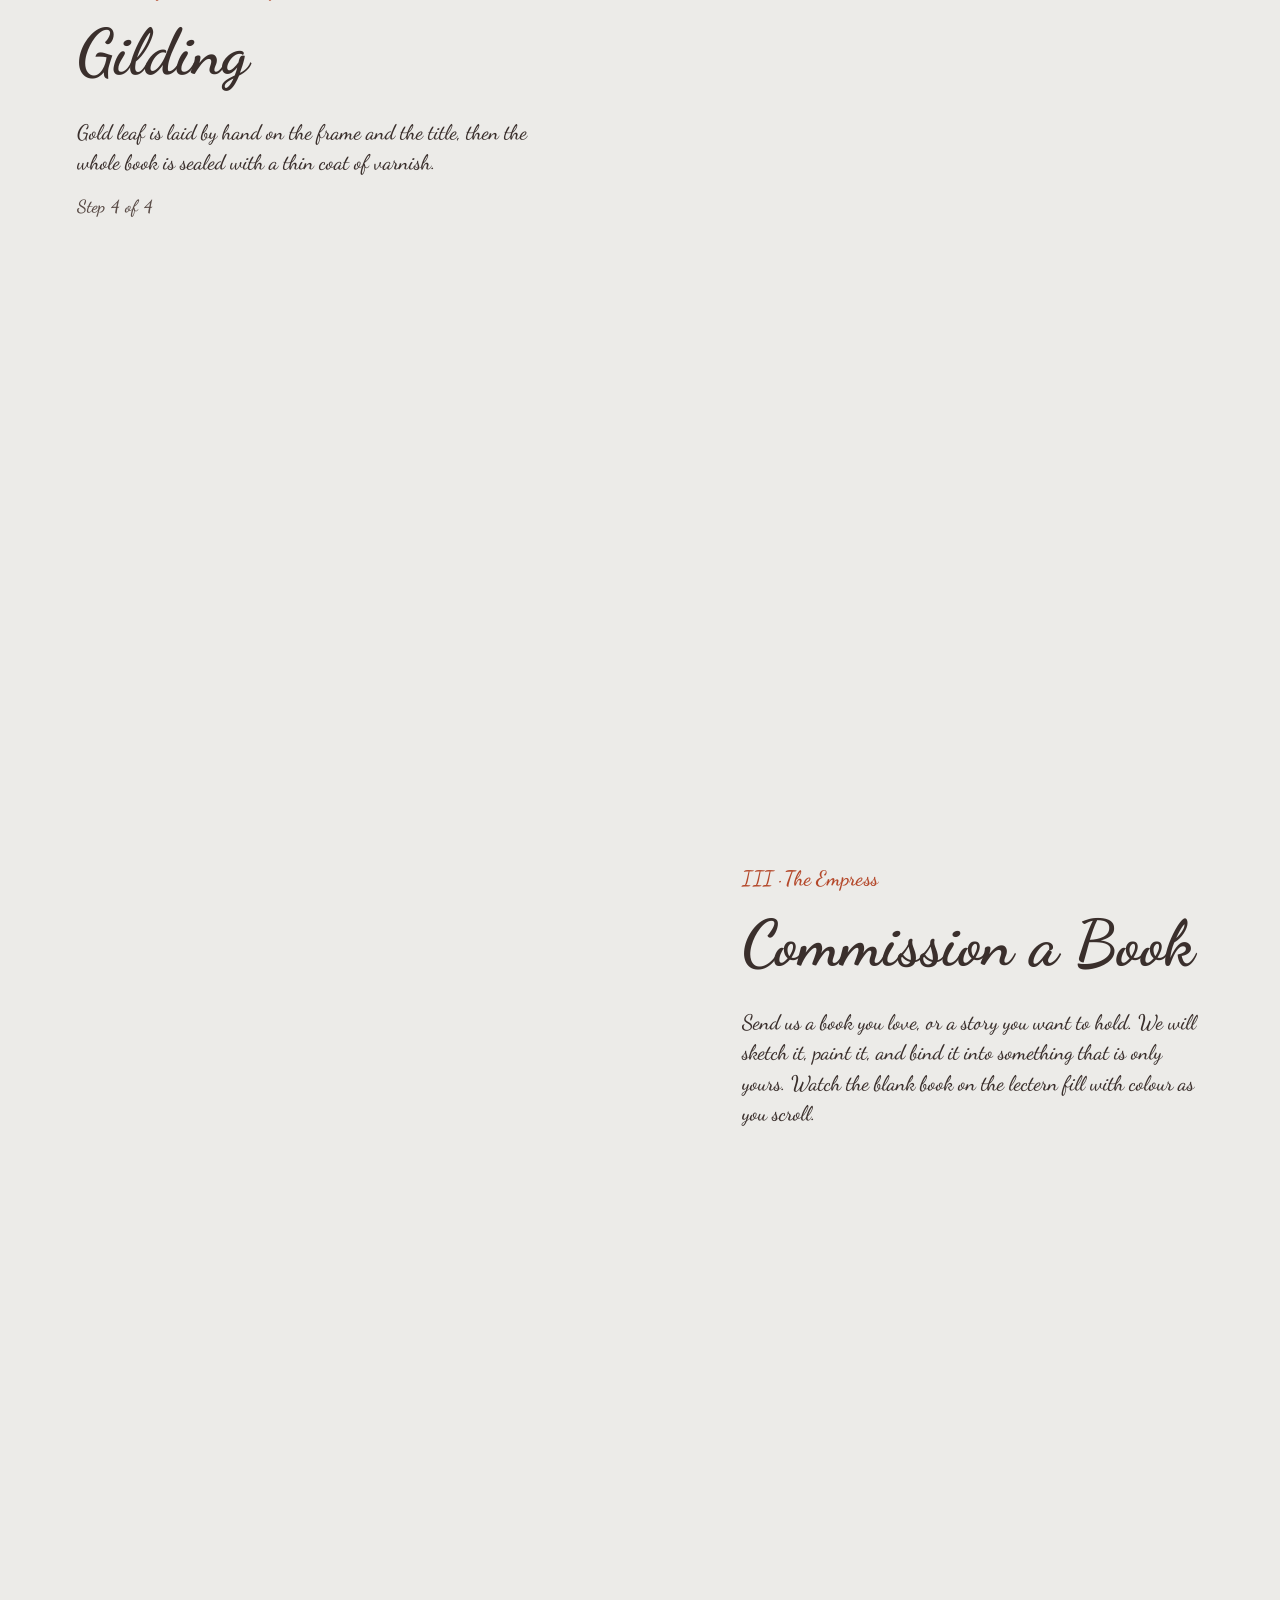
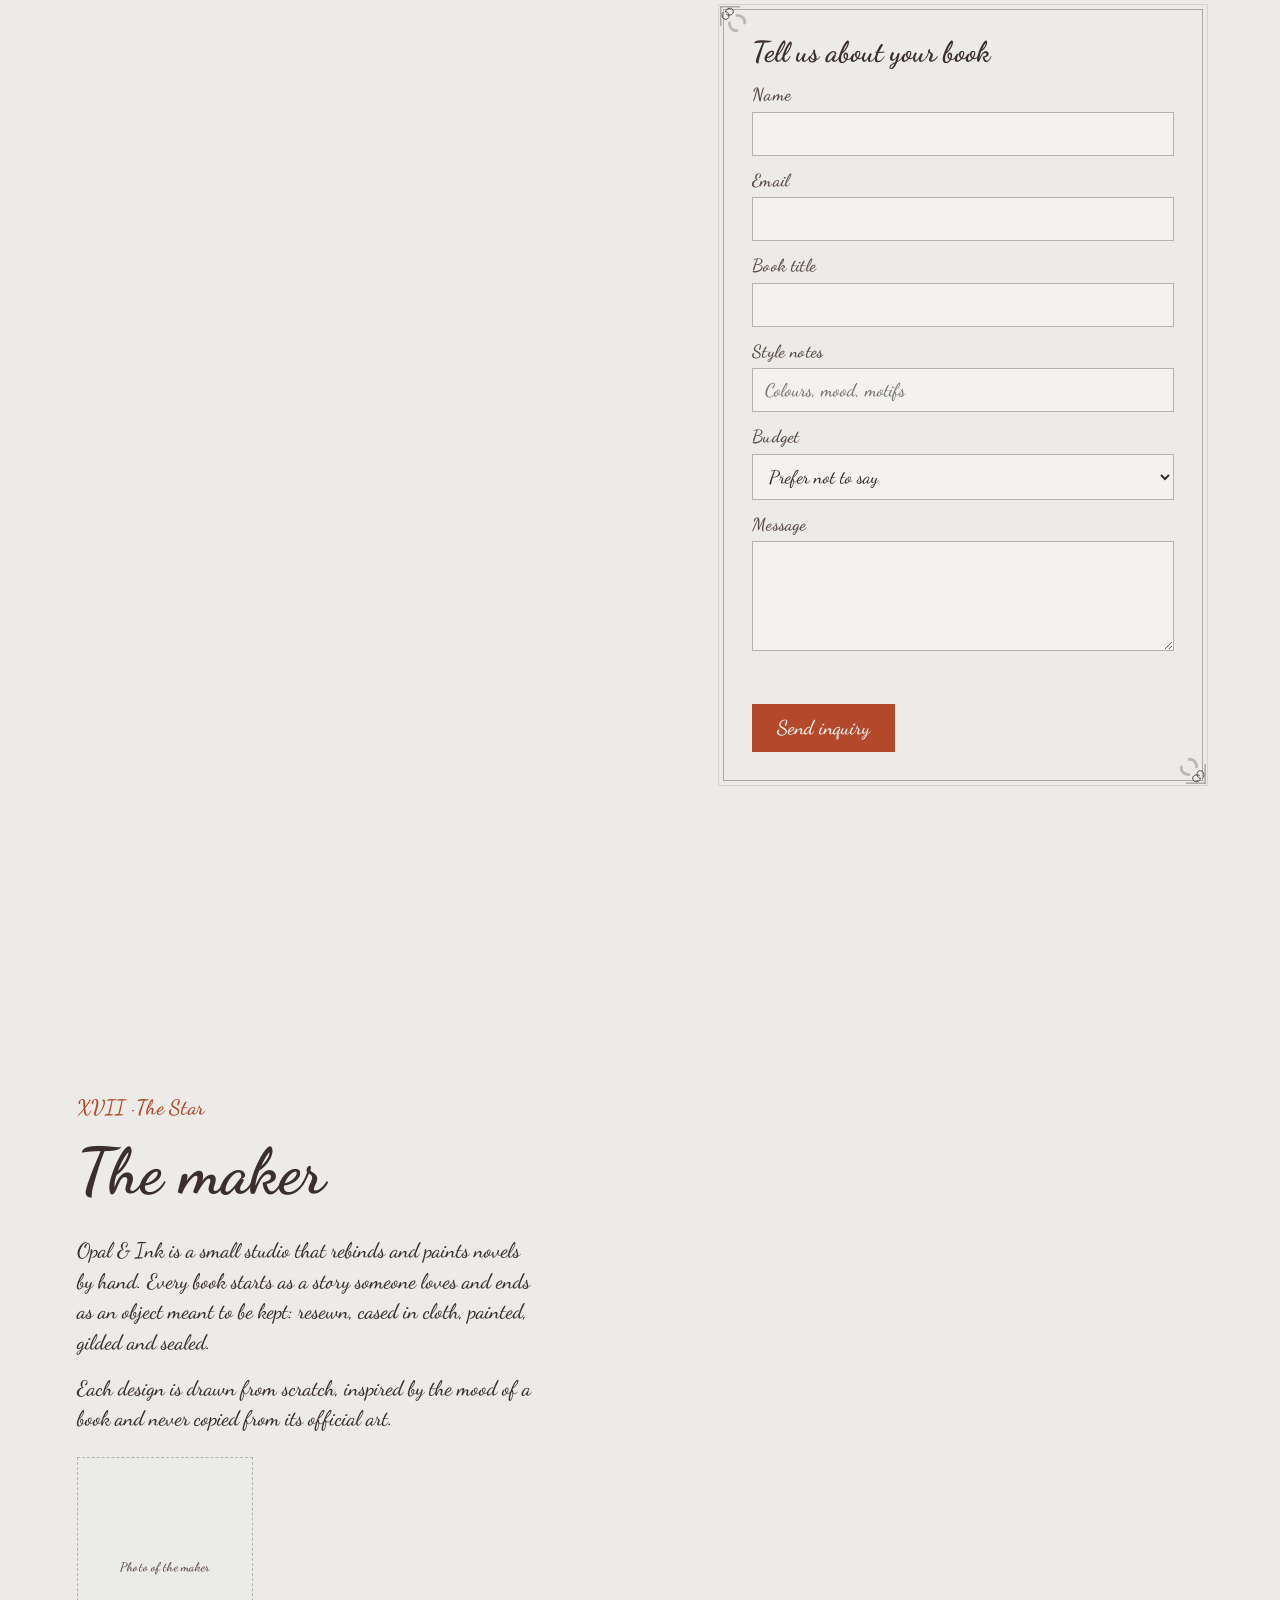
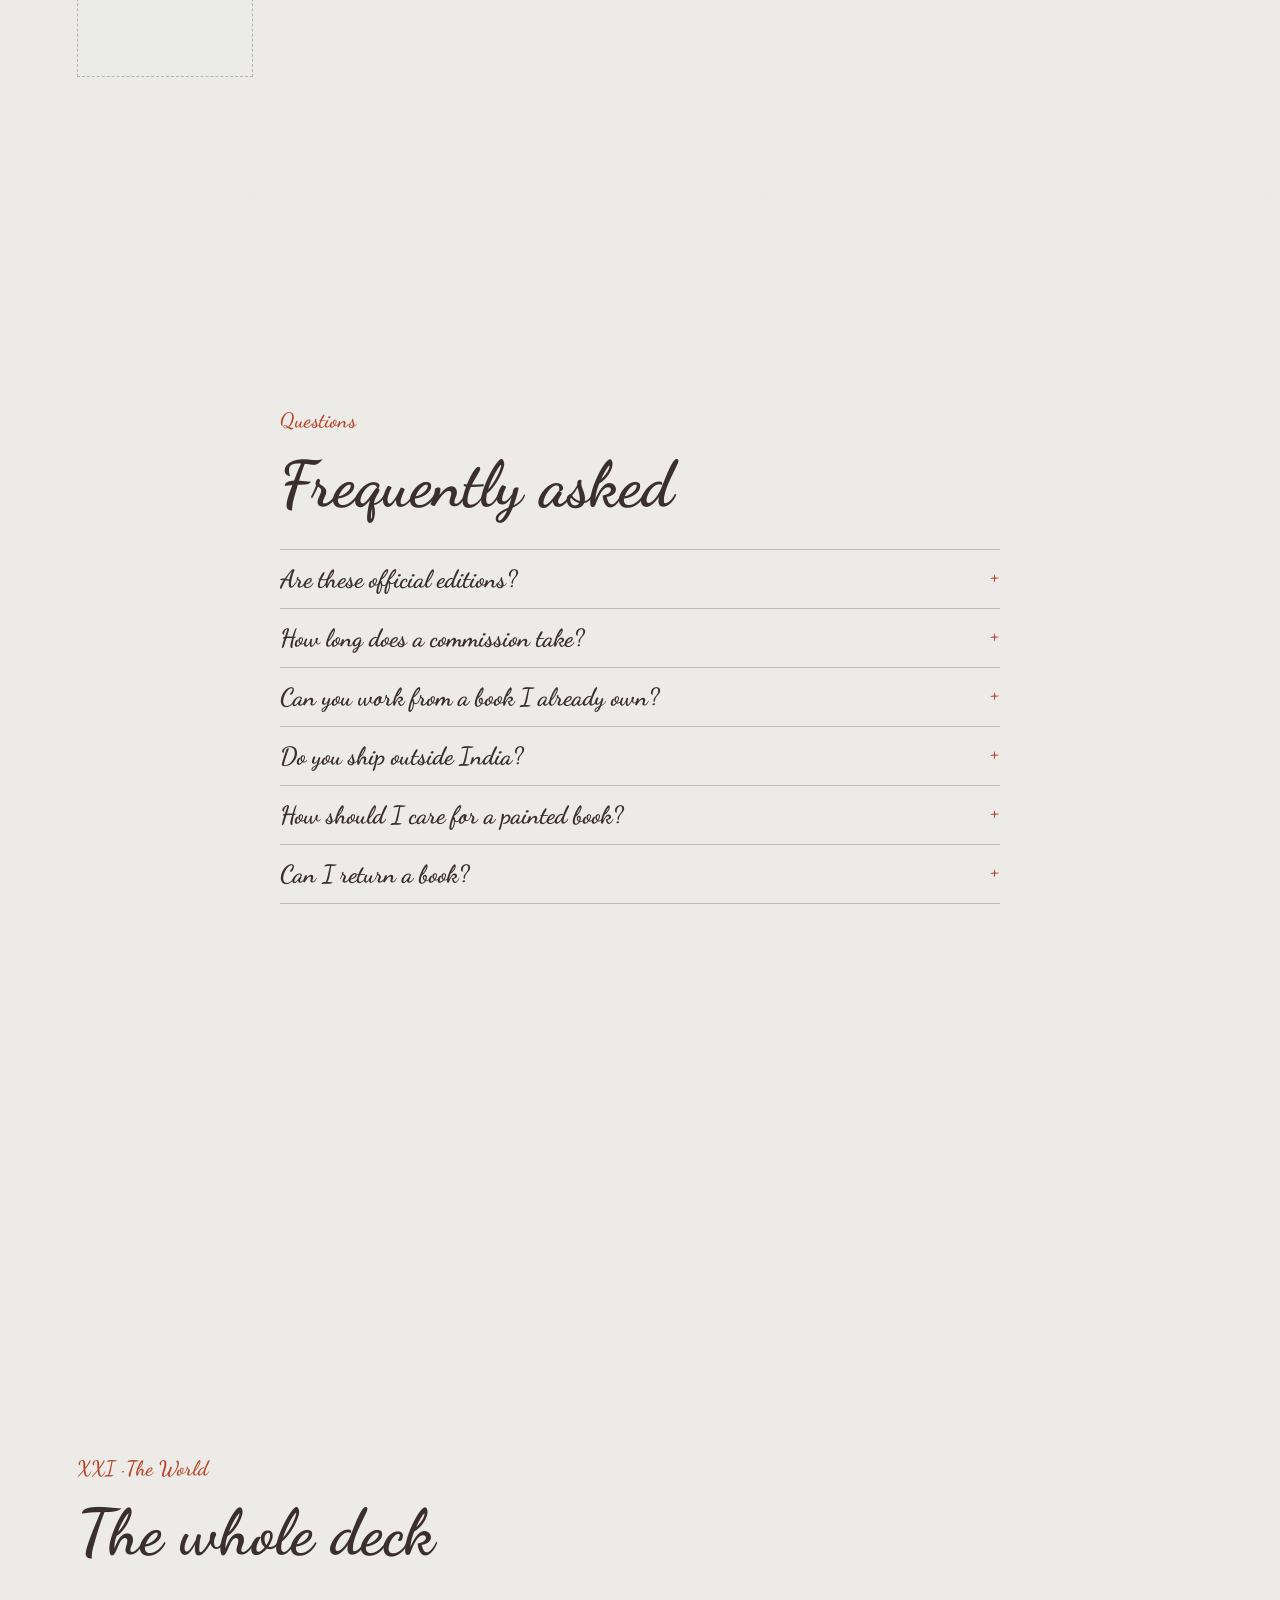
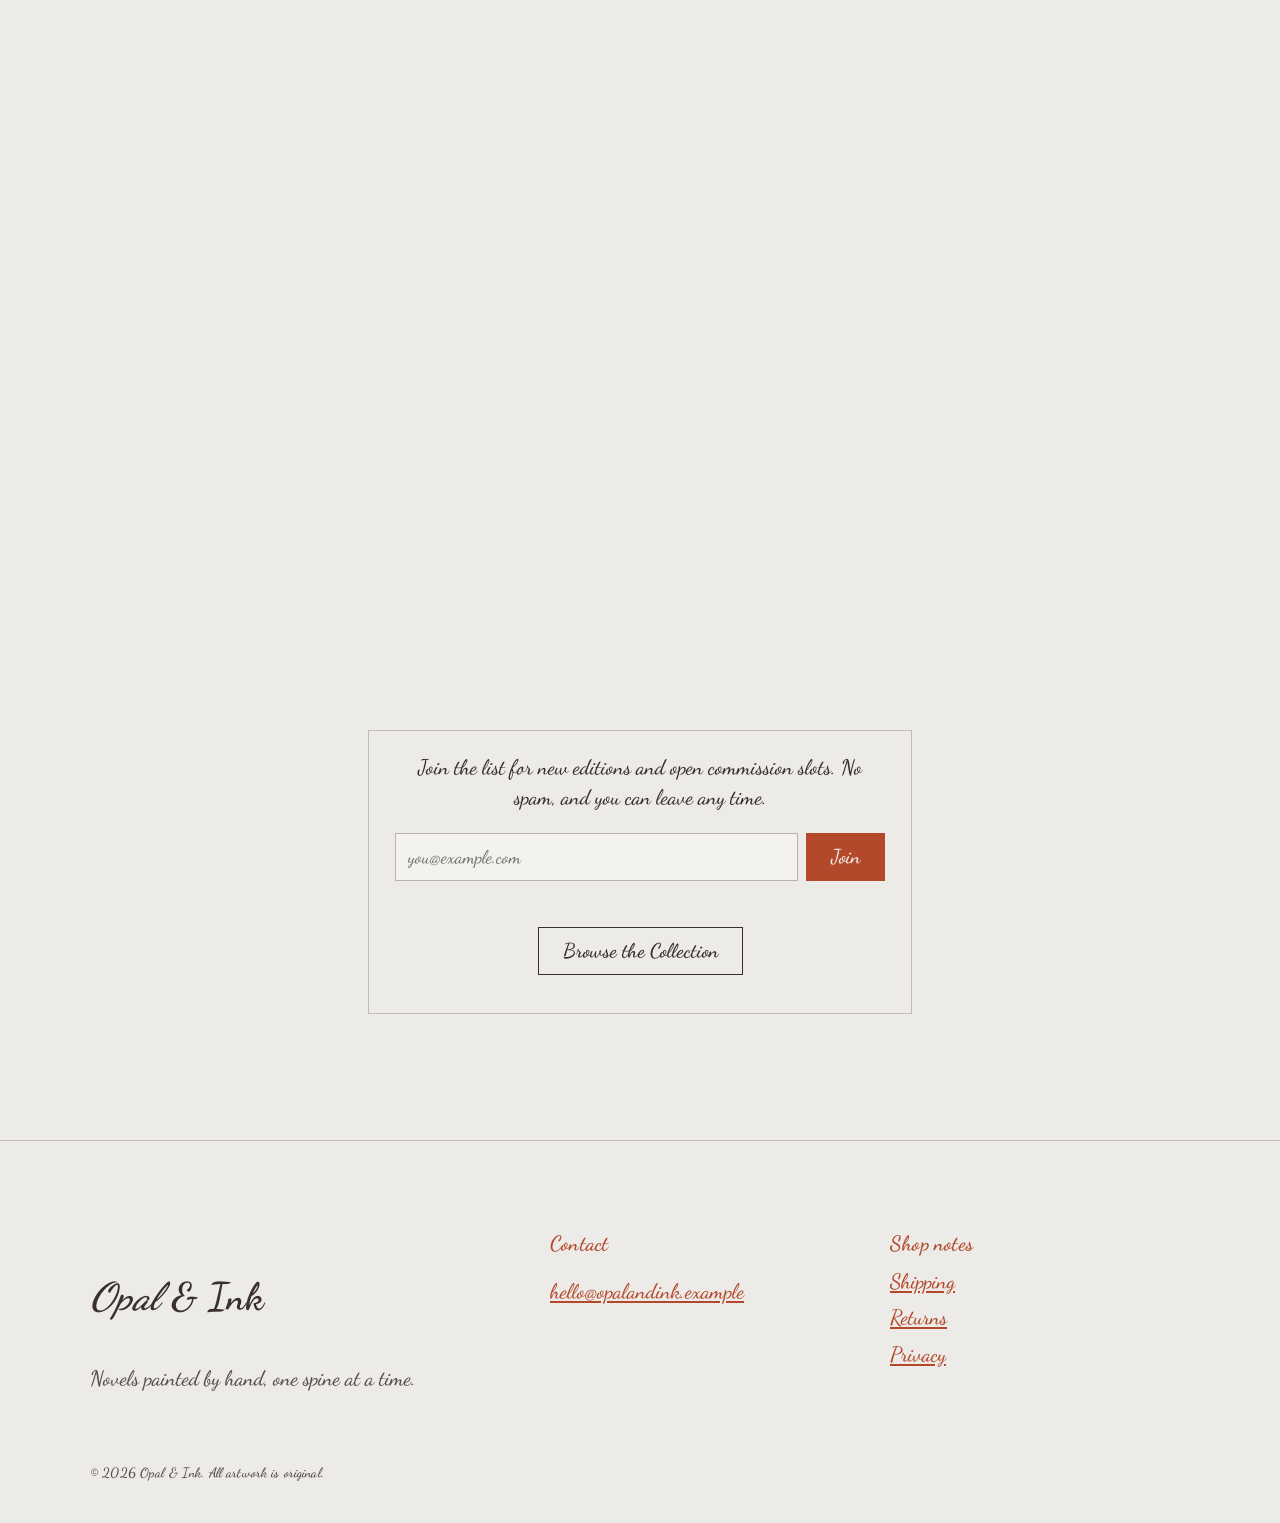
==== commit 77192c8a: "Move the product list to its own page (shop.html) Co-Authored-By: Claude Sonnet 5.5 <noreply@anthrop" ====
--- a/index.html
+++ b/index.html
@@ -19,7 +19,7 @@
 <header class="top">
   <a class="mark" href="#hero" aria-label="Opal &amp; Ink, back to the top"><span>Opal</span> &amp; Ink</a>
   <nav id="nav" class="nav" aria-label="Main">
-    <a href="#shop">Shop</a><a href="#commissions">Commissions</a><a href="#craft">Our Craft</a><a href="#about">About</a><a href="#faq">FAQ</a><a href="#contact">Contact</a>
+    <a href="shop.html">Shop</a><a href="#commissions">Commissions</a><a href="#craft">Our Craft</a><a href="#about">About</a><a href="#faq">FAQ</a><a href="#contact">Contact</a>
   </nav>
   <div class="tools">
     <button id="cartBtn" class="iconbtn" type="button" aria-label="Open cart, 0 items"><svg viewBox="0 0 24 24" width="22" height="22" fill="none" stroke="currentColor" stroke-width="1.4" aria-hidden="true"><path d="M5 8h14l-1.2 11H6.2L5 8z"/><path d="M9 8V6.5a3 3 0 016 0V8"/></svg><span id="cartCount" class="count" hidden>0</span></button>
@@ -29,11 +29,7 @@
 
 <nav id="rail" class="rail" aria-label="Chapters"></nav>
 
-<button id="palBtn" class="palbtn" type="button" aria-expanded="false" aria-controls="palPanel" aria-label="Change the background colour and texture"><svg viewBox="0 0 24 24" width="24" height="24" fill="none" stroke="currentColor" stroke-width="1.4" aria-hidden="true"><path d="M12 3.5c-5 0-8.5 3.4-8.5 7.6 0 4.2 3.3 6.6 6 6.6 1.6 0 2-1 1.6-2-.5-1.2.3-2.4 1.7-2.4h2c2.2 0 3.7-1.4 3.7-3.4C18.5 6 15.6 3.5 12 3.5z"/><circle cx="8" cy="9.5" r="1" fill="currentColor"/><circle cx="12" cy="7.5" r="1" fill="currentColor"/><circle cx="16" cy="9.5" r="1" fill="currentColor"/></svg></button>
-<div id="palPanel" class="palpanel ornate" hidden role="group" aria-label="Background">
-  <p class="eyebrow">Shade</p><div id="shades" class="swatches"></div>
-  <p class="eyebrow">Texture</p><div id="textures" class="chips"></div>
-</div>
+
 
 <main id="main">
   <!-- 0 · The Jester -->
@@ -42,7 +38,7 @@
       <p class="eyebrow">0 &middot; The Jester</p>
       <h1 id="h-hero" class="reveal">Opal &amp; Ink</h1>
       <p class="lede">Novels painted by hand, one spine at a time.</p>
-      <p class="cta"><a class="btn solid" href="#shop">Browse the Collection</a><a class="btn" href="#commissions">Commission a Book</a></p>
+      <p class="cta"><a class="btn solid" href="shop.html">Browse the Collection</a><a class="btn" href="#commissions">Commission a Book</a></p>
     </div>
   </section>
 
@@ -52,20 +48,7 @@
       <p class="eyebrow">II &middot; The High Priestess</p>
       <h2 id="h-coll" class="reveal">The Collection</h2>
       <p>Seven hand-bound editions rest on marble plinths. Hover a book to see it closer, or draw a card and let the deck choose for you.</p>
-      <p class="cta"><a class="btn solid" href="#shop">See every book</a><button class="btn" type="button" data-draw>Draw a Card</button></p>
-    </div>
-  </section>
-
-  <section id="shop" class="panel" aria-labelledby="h-shop">
-    <div class="inner">
-      <p class="eyebrow">The Deck</p>
-      <h2 id="h-shop">Every book, one card each</h2>
-      <p class="muted">Each edition is an unofficial hand-bound copy made from a lawfully purchased book, with original artwork by the bindery. Select a card to turn it over.</p>
-      <div id="grid" class="tgrid"></div>
-      <div id="reviews" class="reviews" hidden>
-        <h3>Reviews</h3>
-        <ul id="reviewList"></ul>
-      </div>
+      <p class="cta"><a class="btn solid" href="shop.html">See every book</a><button class="btn" type="button" data-draw>Draw a Card</button></p>
     </div>
   </section>
 
@@ -159,7 +142,7 @@
         <button class="btn solid" type="submit">Join</button>
       </form>
       <p id="nStatus" class="status" role="status"></p>
-      <p class="cta"><a class="btn" href="#shop">Browse the Collection</a></p>
+      <p class="cta"><a class="btn" href="shop.html">Browse the Collection</a></p>
     </div></div>
   </section>
 </main>
@@ -173,47 +156,6 @@
   <p class="copy-right">&copy; <span id="year">2026</span> Opal &amp; Ink. All artwork is original.</p>
 </footer>
 
-<!-- cart drawer -->
-<dialog id="cart" class="drawer ornate" aria-labelledby="cartTitle">
-  <div class="dhead"><h2 id="cartTitle">Your satchel</h2><button class="iconbtn" type="button" data-close aria-label="Close cart"><svg viewBox="0 0 24 24" width="20" height="20" fill="none" stroke="currentColor" stroke-width="1.4"><path d="M5 5l14 14M19 5L5 19"/></svg></button></div>
-  <div id="cartBody"></div>
-</dialog>
-
-<!-- product: the card flips to show the 3D book -->
-<dialog id="product" class="pdlg" aria-labelledby="pTitle">
-  <button class="iconbtn close" type="button" data-close aria-label="Close"><svg viewBox="0 0 24 24" width="20" height="20" fill="none" stroke="currentColor" stroke-width="1.4"><path d="M5 5l14 14M19 5L5 19"/></svg></button>
-  <div class="flip" id="flip">
-    <div class="flip-inner">
-      <div class="fface front"><div id="pFront"></div></div>
-      <div class="fface back ornate">
-        <div class="viewer"><canvas id="pCanvas" aria-label="3D book. Drag to turn it, click to open the cover." role="img"></canvas><p class="hint">Drag to turn. Click to open.</p><div class="vbtns"><button class="btn small" type="button" id="pOpen">Open the cover</button></div></div>
-        <div class="details">
-          <p class="eyebrow" id="pNum"></p><h2 id="pTitle"></h2><p class="author" id="pAuthor"></p>
-          <p id="pBlurb"></p>
-          <dl id="pDl"></dl>
-          <p class="price" id="pPrice"></p>
-          <p class="cta"><button class="btn solid" type="button" id="pAdd">Add to Cart</button></p>
-        </div>
-      </div>
-    </div>
-  </div>
-</dialog>
-
-<!-- draw a card -->
-<dialog id="draw" class="pdlg small ornate" aria-labelledby="dTitle">
-  <button class="iconbtn close" type="button" data-close aria-label="Close"><svg viewBox="0 0 24 24" width="20" height="20" fill="none" stroke="currentColor" stroke-width="1.4"><path d="M5 5l14 14M19 5L5 19"/></svg></button>
-  <h2 id="dTitle">Draw a card</h2>
-  <p class="muted">A playful way to pick a book. Not a prediction.</p>
-  <div id="deck" class="deck" aria-hidden="true"></div>
-  <div id="dResult" class="dresult" aria-live="polite"></div>
-  <p class="cta"><button class="btn solid" type="button" id="dGo">Shuffle and draw</button></p>
-</dialog>
-
-<dialog id="policy" class="pdlg small ornate" aria-labelledby="polTitle">
-  <button class="iconbtn close" type="button" data-close aria-label="Close"><svg viewBox="0 0 24 24" width="20" height="20" fill="none" stroke="currentColor" stroke-width="1.4"><path d="M5 5l14 14M19 5L5 19"/></svg></button>
-  <h2 id="polTitle"></h2><div id="polBody"></div>
-</dialog>
-
 <noscript><p class="noscript">Opal &amp; Ink needs JavaScript for the shop and the 3D deck. Email us to order or commission a book.</p></noscript>
 <script type="module" src="js/main.js"></script>
 </body>
--- a/css/styles.css
+++ b/css/styles.css
@@ -255,3 +255,11 @@
 .chip { font: 600 1.1rem var(--serif); min-height: 40px; padding: 0 14px; border: 1px solid var(--stone); background: transparent; color: var(--ink); cursor: pointer; }
 .chip[aria-pressed="true"] { background: var(--rust); border-color: var(--rust); color: #fff; }
 @media (max-width: 899px) { .palbtn { width: 42px; height: 42px; top: calc(70px + env(safe-area-inset-top, 0px)); bottom: auto; left: calc(12px + env(safe-area-inset-left, 0px)); } .palpanel { top: calc(120px + env(safe-area-inset-top, 0px)); bottom: auto; left: calc(12px + env(safe-area-inset-left, 0px)); } }
+
+/* ---- shop page ---- */
+.shop-page main { padding-top: clamp(84px, 14vh, 130px); min-height: 70vh; }
+.shop-page .panel { background: transparent; padding-top: 4vh; }
+.shop-page .panel::before { display: none; }
+.shop-page .foot { background: color-mix(in srgb, var(--paper) 94%, transparent); }
+.nav a[aria-current="page"] { background-size: 100% 1px; }
+.shop-page h1 { font-size: clamp(2.8rem, 6vw, 4.8rem); }
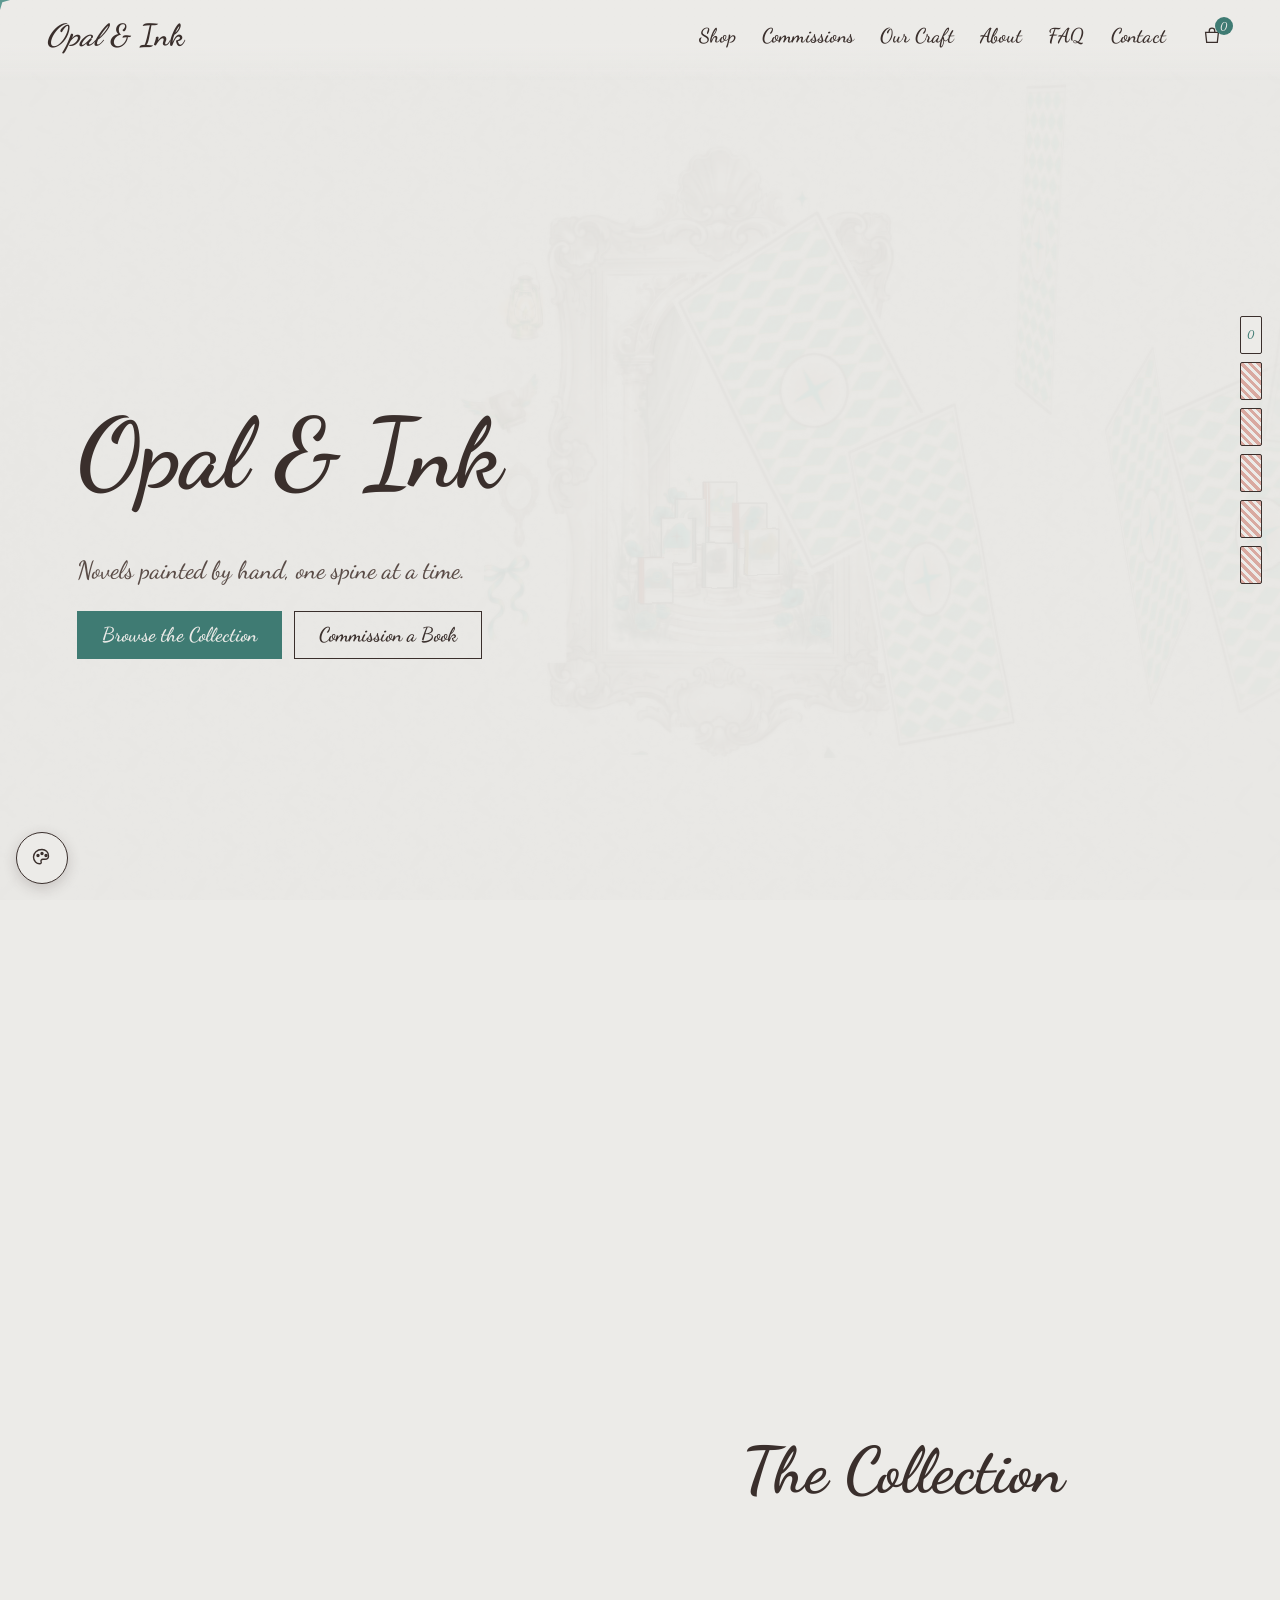
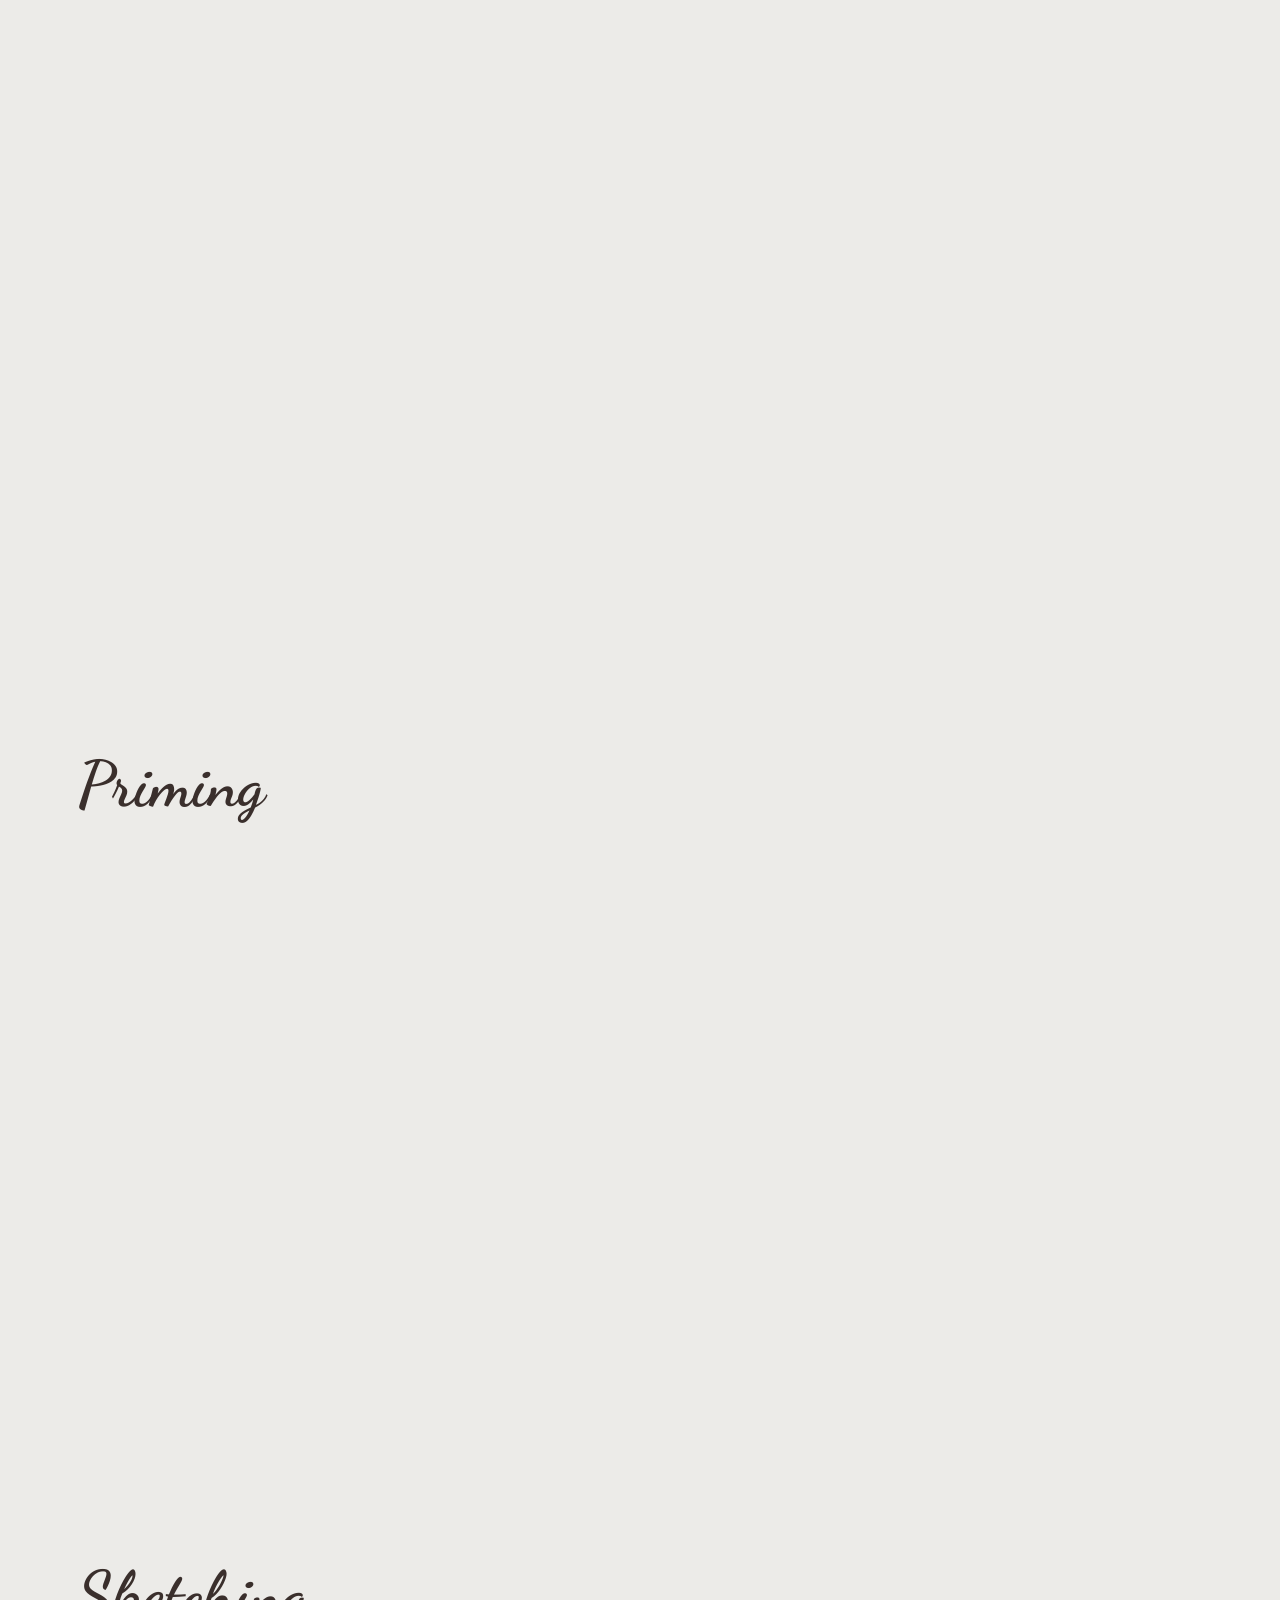
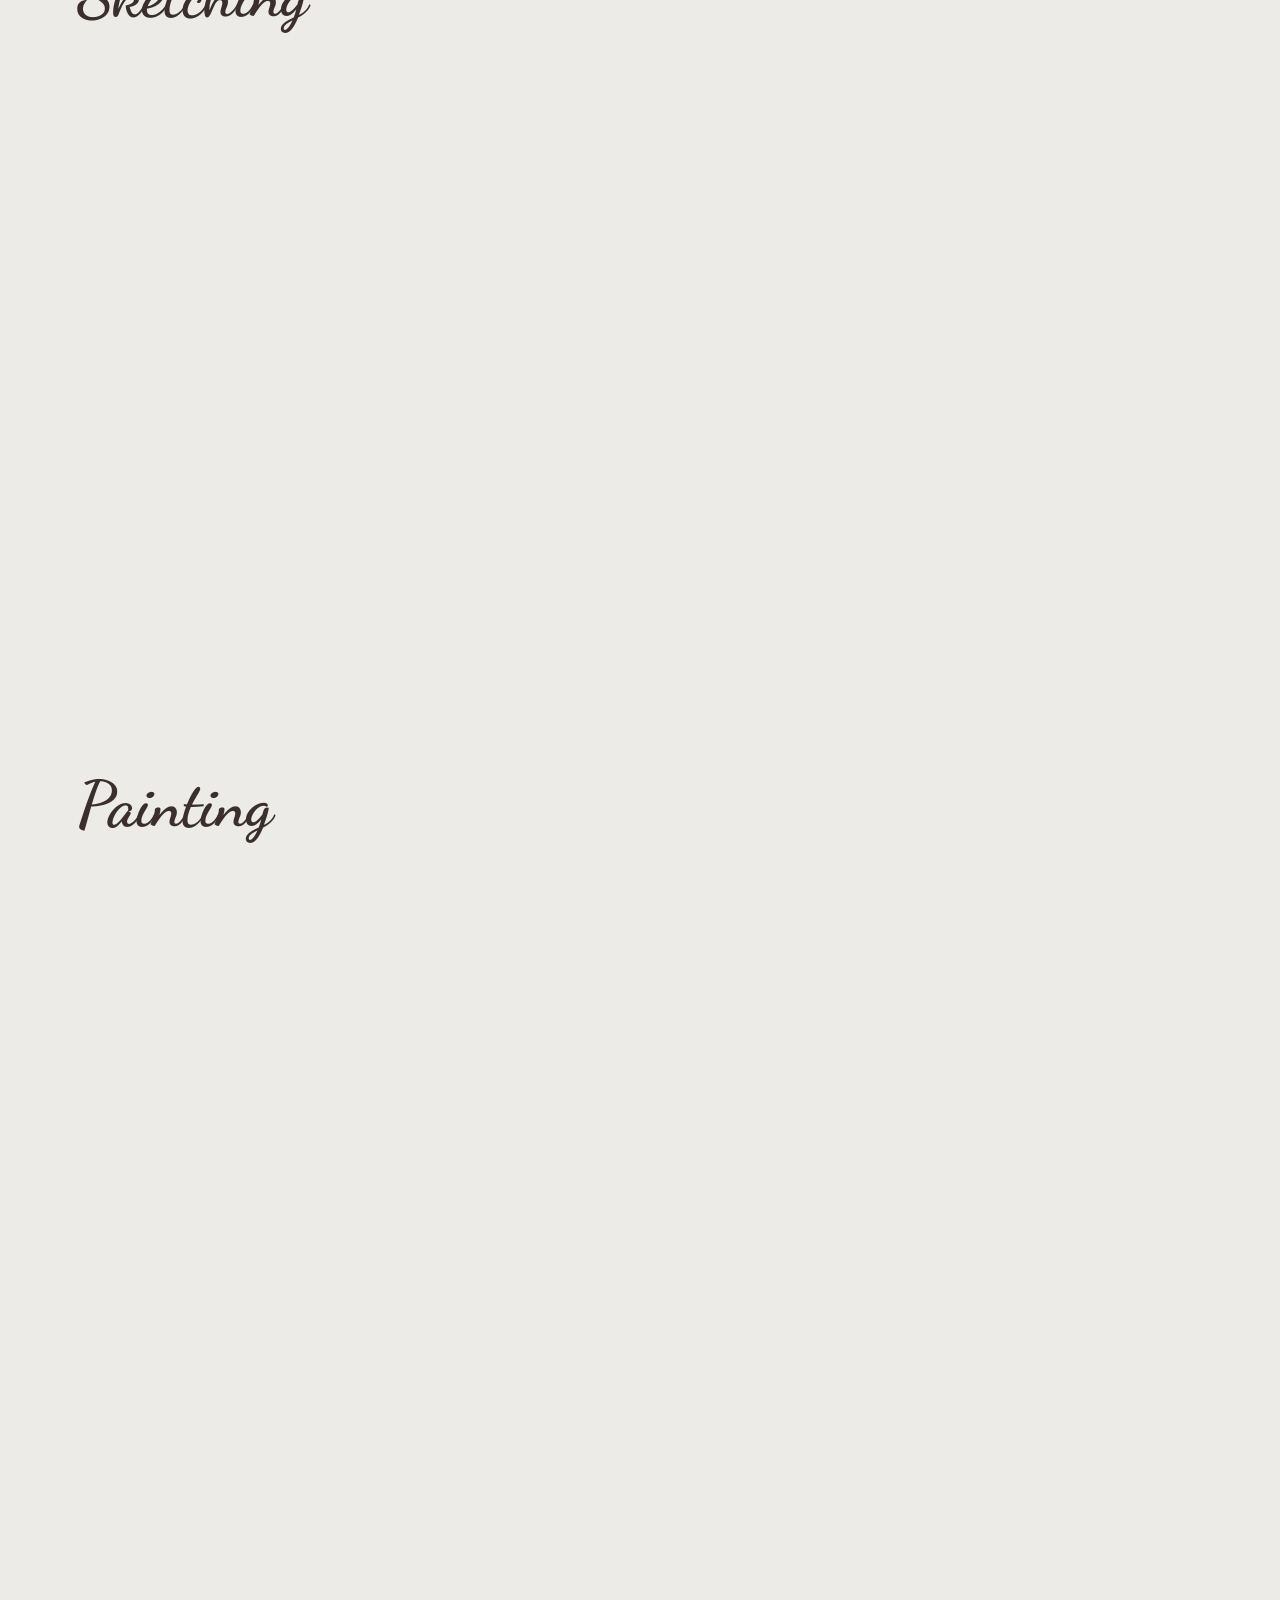
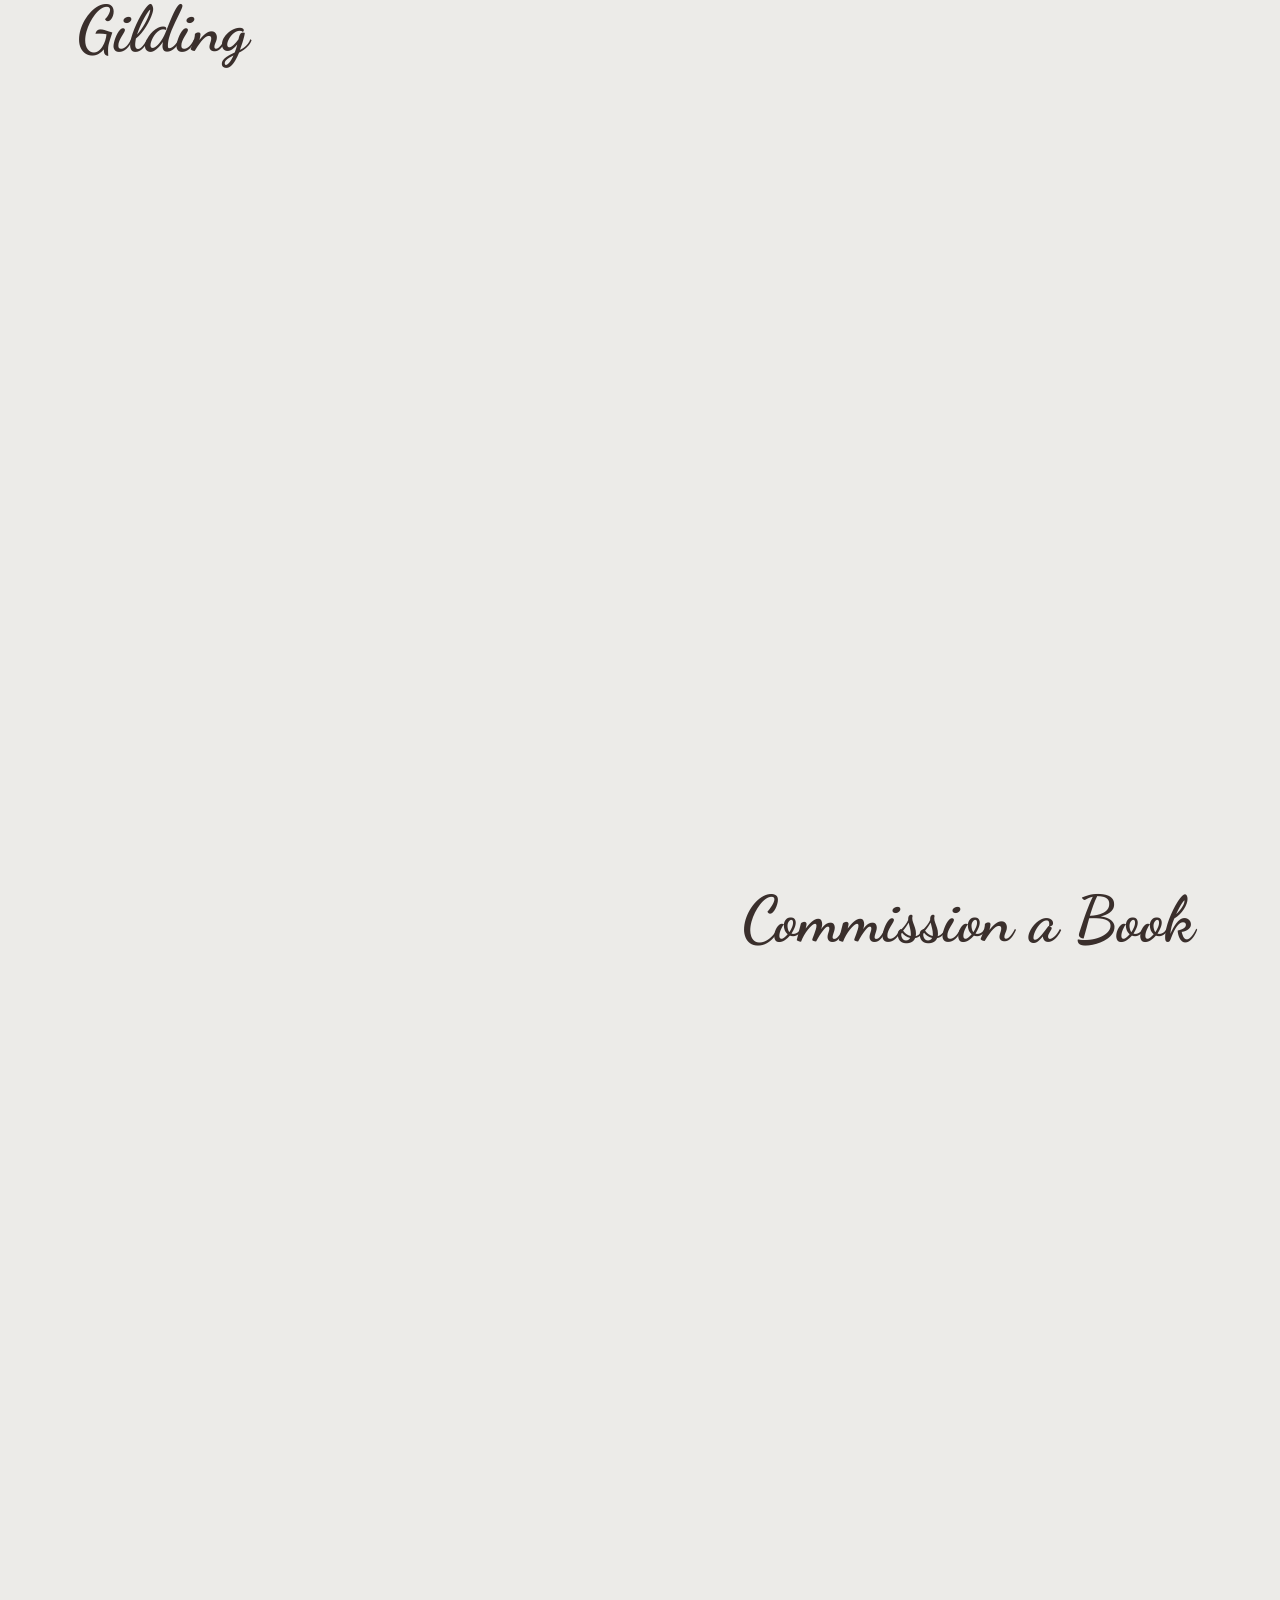
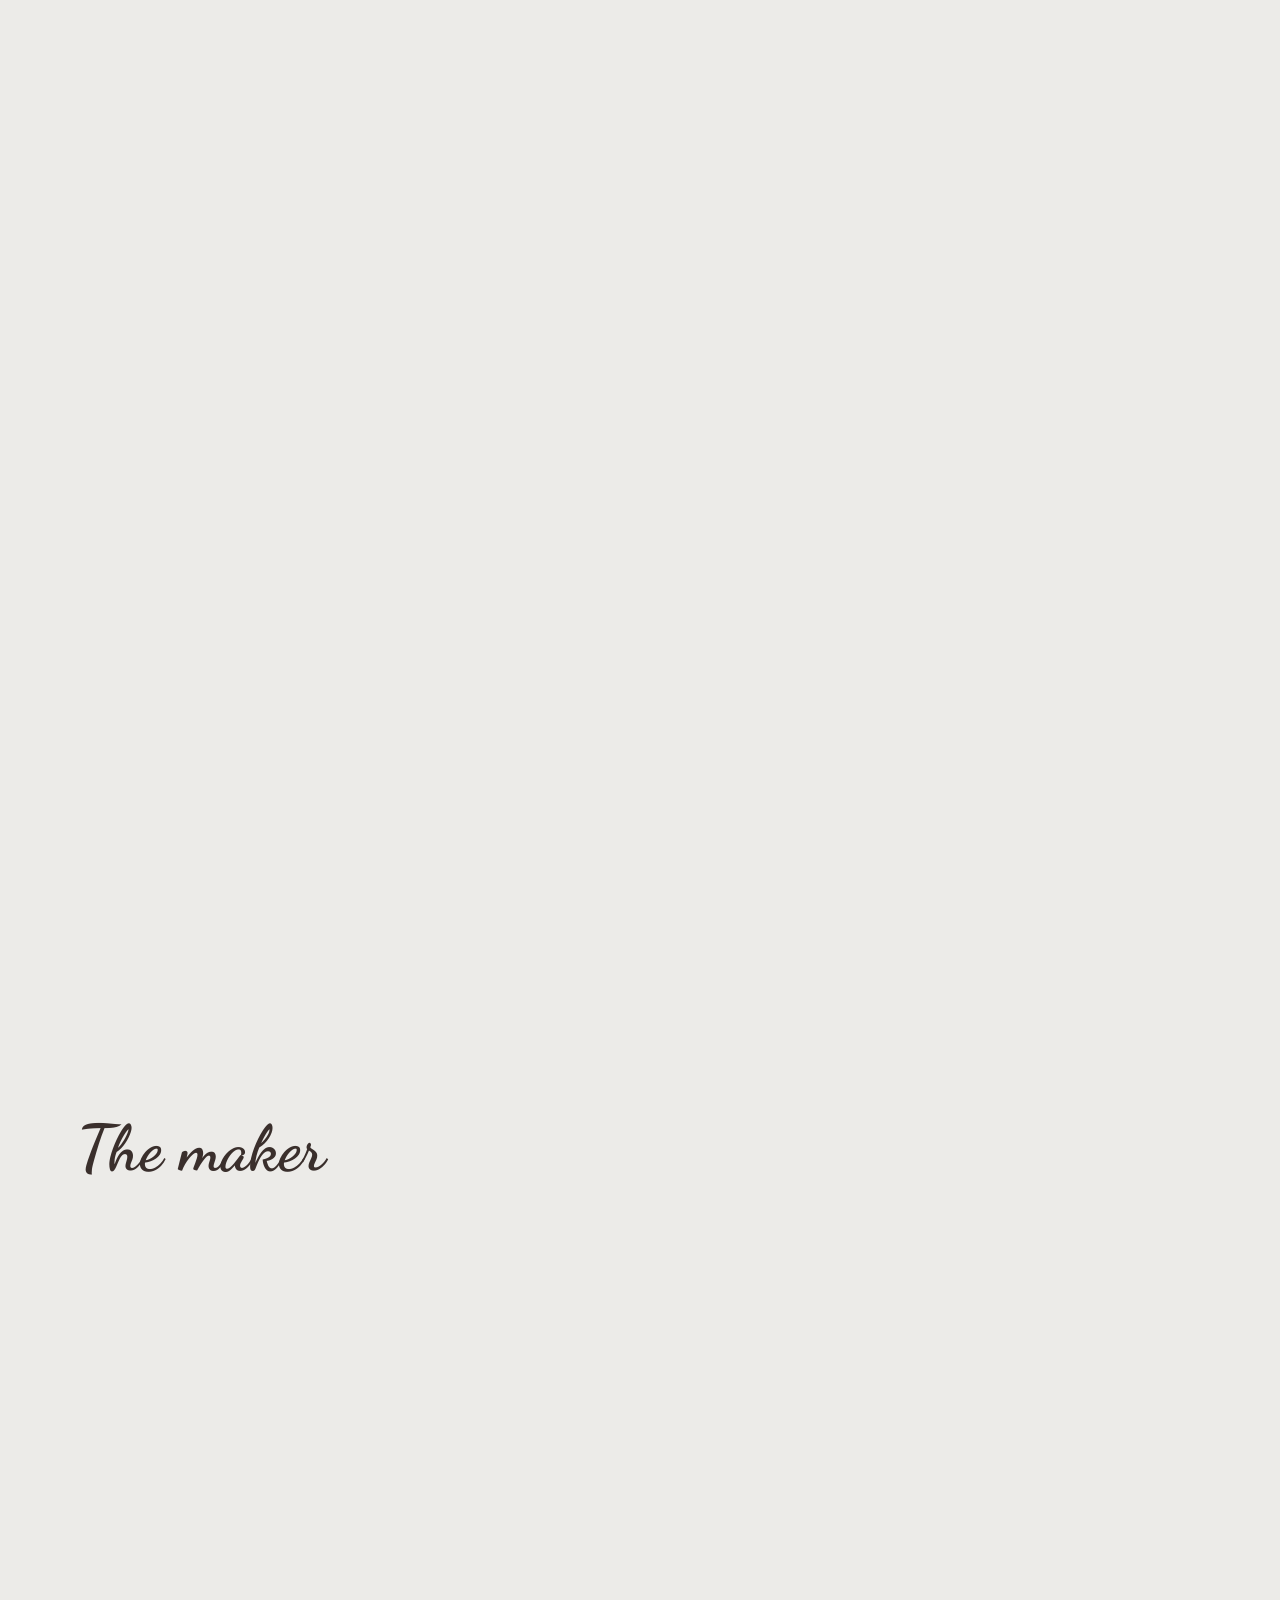
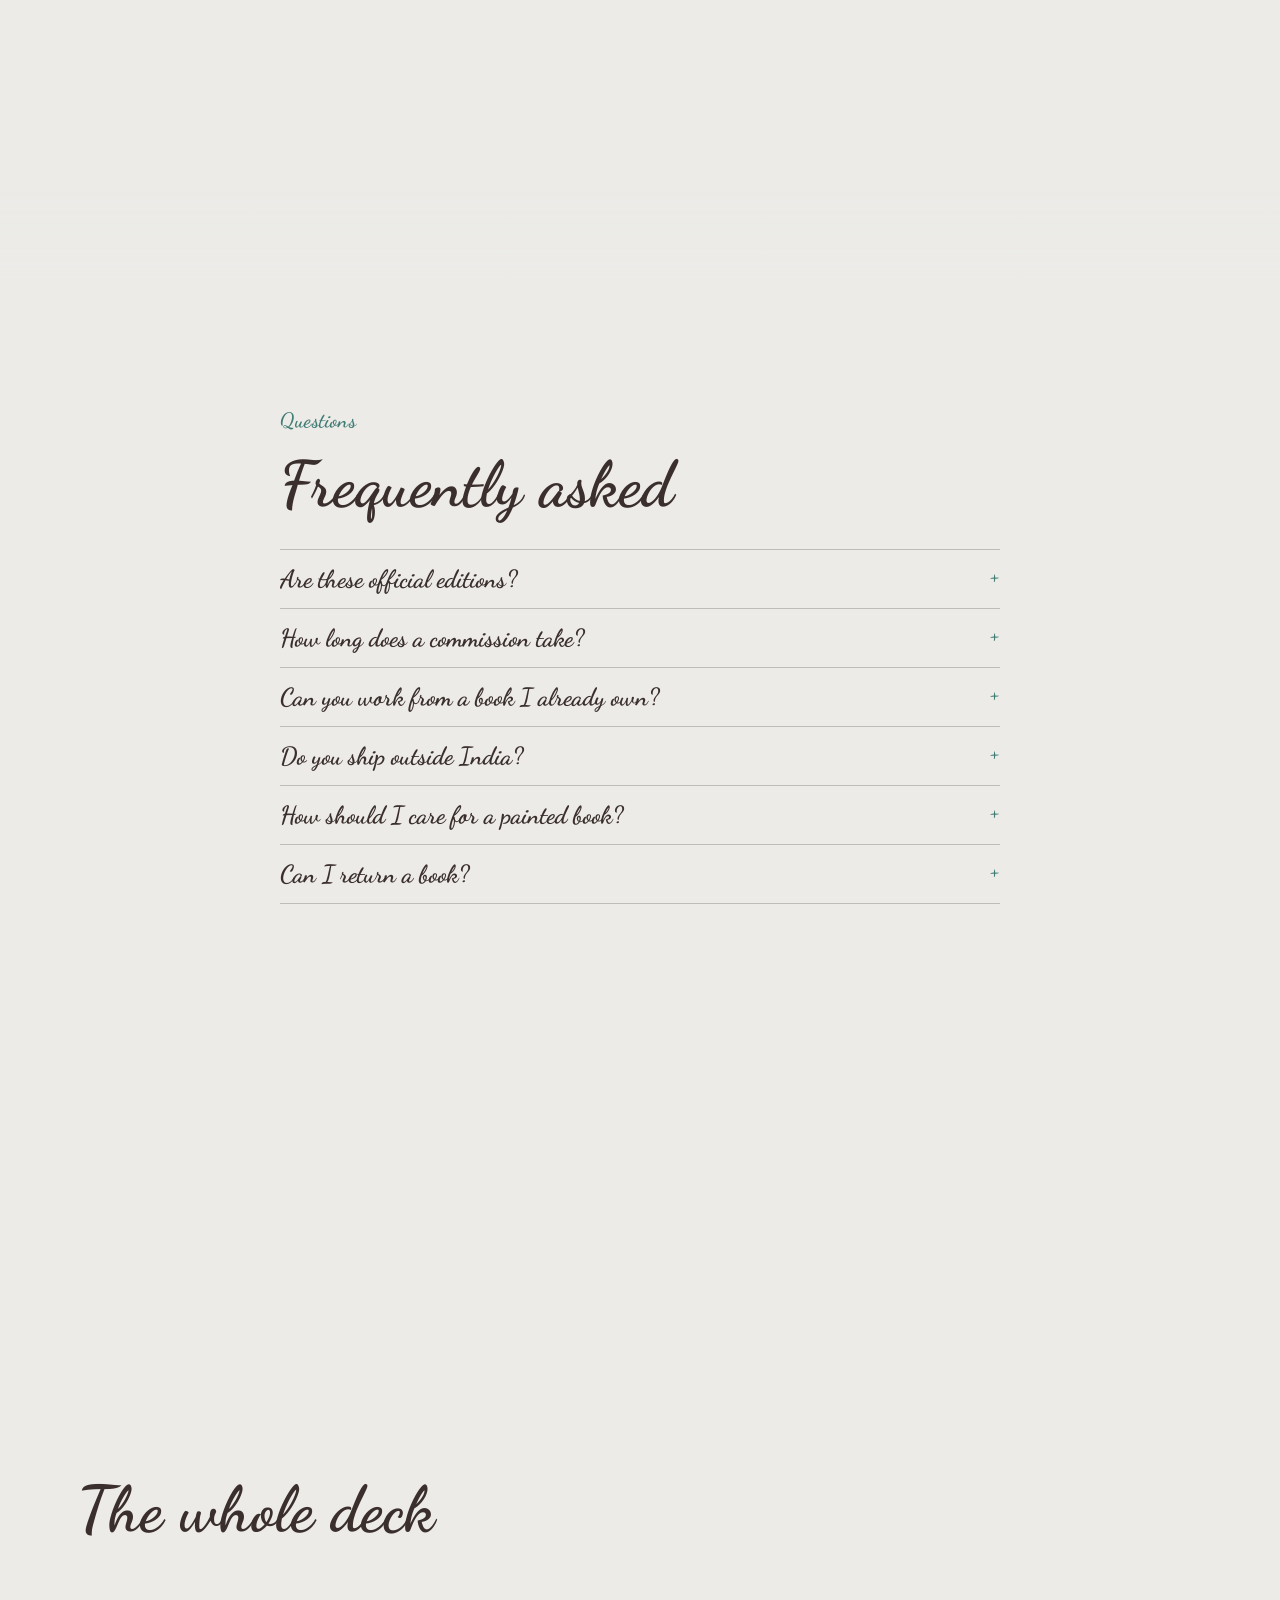
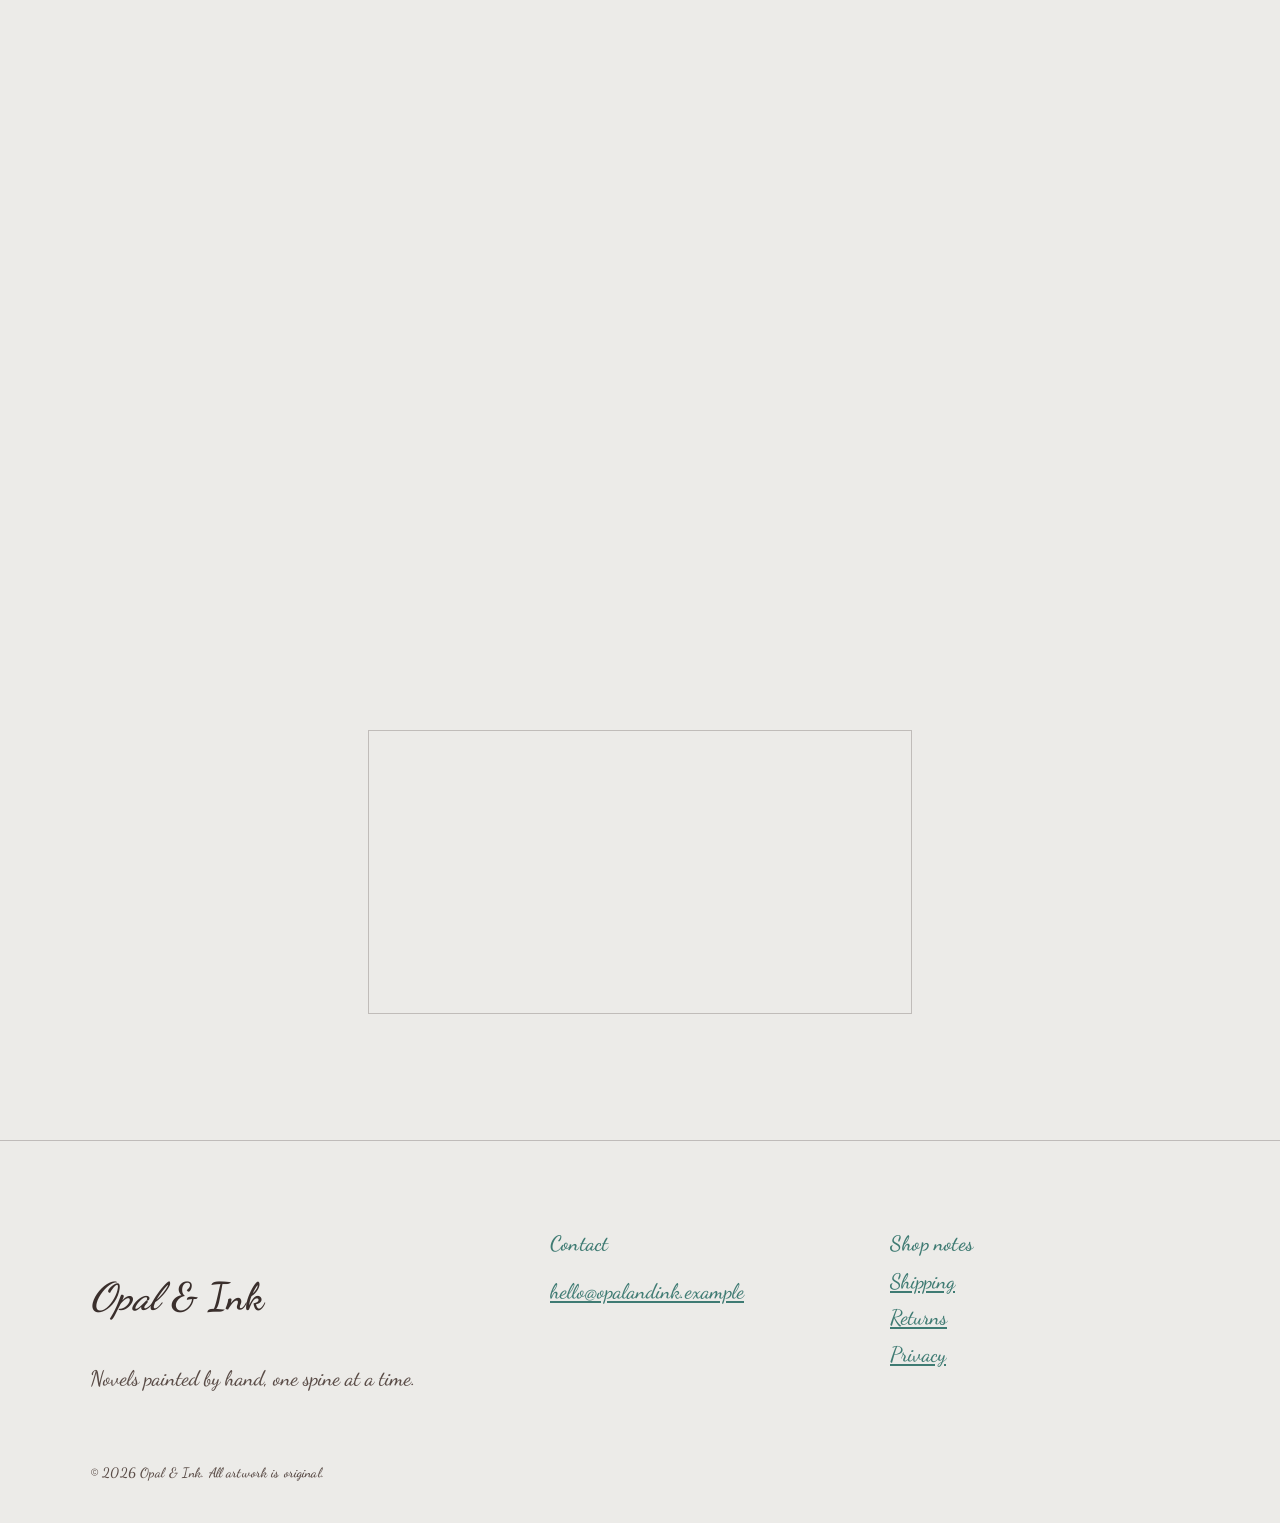
==== commit abb26e4f: "Teal accent with picker, cursive font choices, card transitions, 22-card spread, hinged moth wings C" ====
--- a/index.html
+++ b/index.html
@@ -6,7 +6,7 @@
 <title>Opal &amp; Ink | Hand-painted novels</title>
 <meta name="description" content="Opal &amp; Ink paints novels by hand: painted covers, painted page edges and illustrated plates, one spine at a time.">
 <meta name="theme-color" content="#ECEBE8">
-<link rel="icon" href="data:image/svg+xml,%3Csvg xmlns='http://www.w3.org/2000/svg' viewBox='0 0 32 32'%3E%3Crect width='32' height='32' fill='%23ECEBE8'/%3E%3Cpath d='M16 3l2.6 10.4L29 16l-10.4 2.6L16 29l-2.6-10.4L3 16l10.4-2.6z' fill='%23C9542F'/%3E%3C/svg%3E">
+<link rel="icon" href="data:image/svg+xml,%3Csvg xmlns='http://www.w3.org/2000/svg' viewBox='0 0 32 32'%3E%3Crect width='32' height='32' fill='%23ECEBE8'/%3E%3Cpath d='M16 3l2.6 10.4L29 16l-10.4 2.6L16 29l-2.6-10.4L3 16l10.4-2.6z' fill='%233F7B73'/%3E%3C/svg%3E">
 <link rel="stylesheet" href="css/styles.css">
 </head>
 <body>
@@ -35,7 +35,6 @@
   <!-- 0 · The Jester -->
   <section id="hero" class="stage left" aria-labelledby="h-hero">
     <div class="copy">
-      <p class="eyebrow">0 &middot; The Jester</p>
       <h1 id="h-hero" class="reveal">Opal &amp; Ink</h1>
       <p class="lede">Novels painted by hand, one spine at a time.</p>
       <p class="cta"><a class="btn solid" href="shop.html">Browse the Collection</a><a class="btn" href="#commissions">Commission a Book</a></p>
@@ -45,7 +44,6 @@
   <!-- II · The High Priestess -->
   <section id="collection" class="stage right" aria-labelledby="h-coll">
     <div class="copy">
-      <p class="eyebrow">II &middot; The High Priestess</p>
       <h2 id="h-coll" class="reveal">The Collection</h2>
       <p>Seven hand-bound editions rest on marble plinths. Hover a book to see it closer, or draw a card and let the deck choose for you.</p>
       <p class="cta"><a class="btn solid" href="shop.html">See every book</a><button class="btn" type="button" data-draw>Draw a Card</button></p>
@@ -55,25 +53,21 @@
   <!-- I · The Magician -->
   <section id="craft" aria-labelledby="h-craft">
     <div class="stage left step" id="step1"><div class="copy">
-      <p class="eyebrow">I &middot; The Magician &middot; Our craft</p>
       <h2 id="h-craft" class="reveal">Priming</h2>
       <p>Each cover board is sized and primed first, so pigment sits on the surface and does not sink into the cloth. A coat of size and varnish makes the ground.</p>
       <p class="stepno">Step 1 of 4</p>
     </div></div>
     <div class="stage left step" id="step2"><div class="copy">
-      <p class="eyebrow">I &middot; The Magician &middot; Our craft</p>
       <h2 class="reveal">Sketching</h2>
       <p>A loose ink drawing finds the composition. It is drawn fresh for every book, in our own hand, and never traced from official cover art.</p>
       <p class="stepno">Step 2 of 4</p>
     </div></div>
     <div class="stage left step" id="step3"><div class="copy">
-      <p class="eyebrow">I &middot; The Magician &middot; Our craft</p>
       <h2 class="reveal">Painting</h2>
       <p>Gouache and watercolour go on in thin washes, left to bleed softly past the line. The edges of the pages are painted in the same palette.</p>
       <p class="stepno">Step 3 of 4</p>
     </div></div>
     <div class="stage left step" id="step4"><div class="copy">
-      <p class="eyebrow">I &middot; The Magician &middot; Our craft</p>
       <h2 class="reveal">Gilding</h2>
       <p>Gold leaf is laid by hand on the frame and the title, then the whole book is sealed with a thin coat of varnish.</p>
       <p class="stepno">Step 4 of 4</p>
@@ -83,7 +77,6 @@
   <!-- III · The Empress -->
   <section id="commissions" aria-labelledby="h-comm">
     <div class="stage right" id="commIntro"><div class="copy">
-      <p class="eyebrow">III &middot; The Empress</p>
       <h2 id="h-comm" class="reveal">Commission a Book</h2>
       <p>Send us a book you love, or a story you want to hold. We will sketch it, paint it, and bind it into something that is only yours. Watch the blank book on the lectern fill with colour as you scroll.</p>
     </div></div>
@@ -93,7 +86,7 @@
         <div class="field"><label for="cName">Name</label><input id="cName" name="name" autocomplete="name" required></div>
         <div class="field"><label for="cEmail">Email</label><input id="cEmail" name="email" type="email" autocomplete="email" required></div>
         <div class="field"><label for="cBook">Book title</label><input id="cBook" name="book"></div>
-        <div class="field"><label for="cStyle">Style notes</label><input id="cStyle" name="style" placeholder="Colours, mood, motifs"></div>
+        <div class="field"><label for="cStyle">Style notes</label><input id="cStyle" name="notes" placeholder="Colours, mood, motifs"></div>
         <div class="field"><label for="cBudget">Budget</label><select id="cBudget" name="budget"><option value="">Prefer not to say</option><option>Under 3,000</option><option>3,000 to 5,000</option><option>5,000 and above</option></select></div>
         <div class="field"><label for="cMsg">Message</label><textarea id="cMsg" name="message" rows="4" required></textarea></div>
         <p id="cStatus" class="status" role="status"></p>
@@ -105,7 +98,6 @@
   <!-- XVII · The Star -->
   <section id="about" class="stage left" aria-labelledby="h-about">
     <div class="copy">
-      <p class="eyebrow">XVII &middot; The Star</p>
       <h2 id="h-about" class="reveal">The maker</h2>
       <!-- OWNER: replace this draft with your own story. -->
       <p>Opal &amp; Ink is a small studio that rebinds and paints novels by hand. Every book starts as a story someone loves and ends as an object meant to be kept: resewn, cased in cloth, painted, gilded and sealed.</p>
@@ -131,7 +123,6 @@
   <!-- XXI · The World -->
   <section id="world-sec" aria-labelledby="h-world">
     <div class="stage left" id="worldClose"><div class="copy">
-      <p class="eyebrow">XXI &middot; The World</p>
       <h2 id="h-world" class="reveal">The whole deck</h2>
     </div></div>
     <div class="stage center end" id="worldFar"><div class="copy">
--- a/css/styles.css
+++ b/css/styles.css
@@ -1,8 +1,10 @@
 /* Opal & Ink. Palette is the painted one: paper, warm grey, charcoal-brown ink, rust. */
 @font-face { font-family: 'Dancing Script'; src: url('../assets/fonts/dancing-script.woff2') format('woff2'); font-weight: 400 700; font-display: swap; }
+@font-face { font-family: 'Pinyon Script'; src: url('../assets/fonts/pinyon-script.woff2') format('woff2'); font-weight: 400; font-display: swap; }
+@font-face { font-family: 'Great Vibes'; src: url('../assets/fonts/great-vibes.woff2') format('woff2'); font-weight: 400; font-display: swap; }
 :root {
   --paper: #ECEBE8; --warm: #CFCAC4; --stone: #B8B2AC; --ink: #3A2F2C; --ink2: #5A4C47;
-  --rust: #B4482A; --verm: #C9542F; --poppy: #A33A26; --blush: #D9A9A0; --sage: #6E9C92; --slate: #4E5F5A;
+  --rust: #3F7B73; --verm: #5E9A92; --poppy: #2F5E58; --blush: #D9A9A0; --sage: #6E9C92; --slate: #4E5F5A;
   --serif: 'Dancing Script', 'Brush Script MT', cursive;
   --body: 'Dancing Script', 'Brush Script MT', cursive;
   --label: 'Dancing Script', 'Brush Script MT', cursive;
@@ -79,7 +81,7 @@
 
 /* buttons */
 .btn { display: inline-flex; align-items: center; justify-content: center; position: relative; min-height: 46px; padding: 0 24px; border: 1px solid var(--ink); background: transparent; color: var(--ink); font: .8rem var(--label); letter-spacing: .18em; text-transform: uppercase; text-decoration: none; cursor: pointer; transition: background .3s, color .3s; }
-.btn::after { content: ''; position: absolute; left: 20%; right: 20%; bottom: 6px; height: 6px; background: url("data:image/svg+xml,%3Csvg xmlns='http://www.w3.org/2000/svg' viewBox='0 0 60 6'%3E%3Cpath d='M0 3 C10 -1 14 7 24 3 S40 -1 48 3 S56 4 60 2' fill='none' stroke='%23B4482A' stroke-width='1'/%3E%3C/svg%3E") center / 100% 100% no-repeat; opacity: 0; transform: scaleX(.3); transition: opacity .35s, transform .45s; }
+.btn::after { content: ''; position: absolute; left: 20%; right: 20%; bottom: 6px; height: 6px; background: var(--rust); -webkit-mask: url("data:image/svg+xml,%3Csvg xmlns='http://www.w3.org/2000/svg' viewBox='0 0 60 6'%3E%3Cpath d='M0 3 C10 -1 14 7 24 3 S40 -1 48 3 S56 4 60 2' fill='none' stroke='black' stroke-width='1.2'/%3E%3C/svg%3E") center / 100% 100% no-repeat; mask: url("data:image/svg+xml,%3Csvg xmlns='http://www.w3.org/2000/svg' viewBox='0 0 60 6'%3E%3Cpath d='M0 3 C10 -1 14 7 24 3 S40 -1 48 3 S56 4 60 2' fill='none' stroke='black' stroke-width='1.2'/%3E%3C/svg%3E") center / 100% 100% no-repeat; opacity: 0; transform: scaleX(.3); transition: opacity .35s, transform .45s; }
 .btn:hover::after { opacity: 1; transform: none; }
 .btn:hover { color: var(--ink); background: rgba(217,169,160,.25); }
 .btn.solid { background: var(--rust); border-color: var(--rust); color: var(--paper); }
@@ -189,7 +191,7 @@
 @keyframes shuf2 { 50% { transform: translateX(-70px) rotate(-12deg); } }
 .dresult { text-align: center; min-height: 3rem; }
 .dresult .tface { width: 160px; margin: 0 auto 10px; }
-.cursor { position: fixed; z-index: 120; left: 0; top: 0; width: 22px; height: 22px; pointer-events: none; opacity: 0; transition: opacity .2s, scale .2s; margin: -11px 0 0 -11px; background: url("data:image/svg+xml,%3Csvg xmlns='http://www.w3.org/2000/svg' viewBox='-12 -12 24 24'%3E%3Cpath d='M0-11 2.5-2.5 11 0 2.5 2.5 0 11-2.5 2.5-11 0-2.5-2.5z' fill='%23C9542F' stroke='%233A2F2C' stroke-width='.8'/%3E%3C/svg%3E") center / contain no-repeat; }
+.cursor { position: fixed; z-index: 120; left: 0; top: 0; width: 22px; height: 22px; pointer-events: none; opacity: 0; transition: opacity .2s, scale .2s; margin: -11px 0 0 -11px; background: var(--verm); -webkit-mask: url("data:image/svg+xml,%3Csvg xmlns='http://www.w3.org/2000/svg' viewBox='-12 -12 24 24'%3E%3Cpath d='M0-11 2.5-2.5 11 0 2.5 2.5 0 11-2.5 2.5-11 0-2.5-2.5z'/%3E%3C/svg%3E") center / contain no-repeat; mask: url("data:image/svg+xml,%3Csvg xmlns='http://www.w3.org/2000/svg' viewBox='-12 -12 24 24'%3E%3Cpath d='M0-11 2.5-2.5 11 0 2.5 2.5 0 11-2.5 2.5-11 0-2.5-2.5z'/%3E%3C/svg%3E") center / contain no-repeat; }
 body.fine .cursor { opacity: 1; }
 body.fine.over .cursor { scale: 1.6; }
 body.fine, body.fine a, body.fine button, body.fine summary { cursor: none; }
@@ -263,3 +265,17 @@
 .shop-page .foot { background: color-mix(in srgb, var(--paper) 94%, transparent); }
 .nav a[aria-current="page"] { background-size: 100% 1px; }
 .shop-page h1 { font-size: clamp(2.8rem, 6vw, 4.8rem); }
+
+/* ---- transitions ---- */
+.stage .copy > *:not(.reveal) { opacity: 0; transform: translateY(22px); transition: opacity .85s ease, transform .85s cubic-bezier(.2,.7,.2,1); transition-delay: calc(var(--k, 0) * 110ms + 250ms); }
+.stage.seen .copy > * { opacity: 1; transform: none; }
+.reduced .stage .copy > * { opacity: 1 !important; transform: none !important; }
+.tcard { animation: cardIn .8s cubic-bezier(.2,.7,.2,1) both; animation-delay: calc(var(--i, 0) * 80ms); }
+@keyframes cardIn { from { opacity: 0; transform: translateY(30px) rotate(-2deg); } to { opacity: 1; transform: none; } }
+@view-transition { navigation: auto; }
+::view-transition-old(root) { animation: .45s ease both vtOut; }
+::view-transition-new(root) { animation: .6s ease both vtIn; }
+@keyframes vtOut { to { opacity: 0; transform: translateY(-14px) scale(.985); } }
+@keyframes vtIn { from { opacity: 0; transform: translateY(18px); } }
+@media (prefers-reduced-motion: reduce) { .stage .copy > *:not(.reveal) { opacity: 1; transform: none; } .tcard { animation: none; } ::view-transition-old(root), ::view-transition-new(root) { animation: none; } }
+.palpanel { max-height: calc(100vh - 150px); max-height: calc(100dvh - 150px); overflow: auto; }
